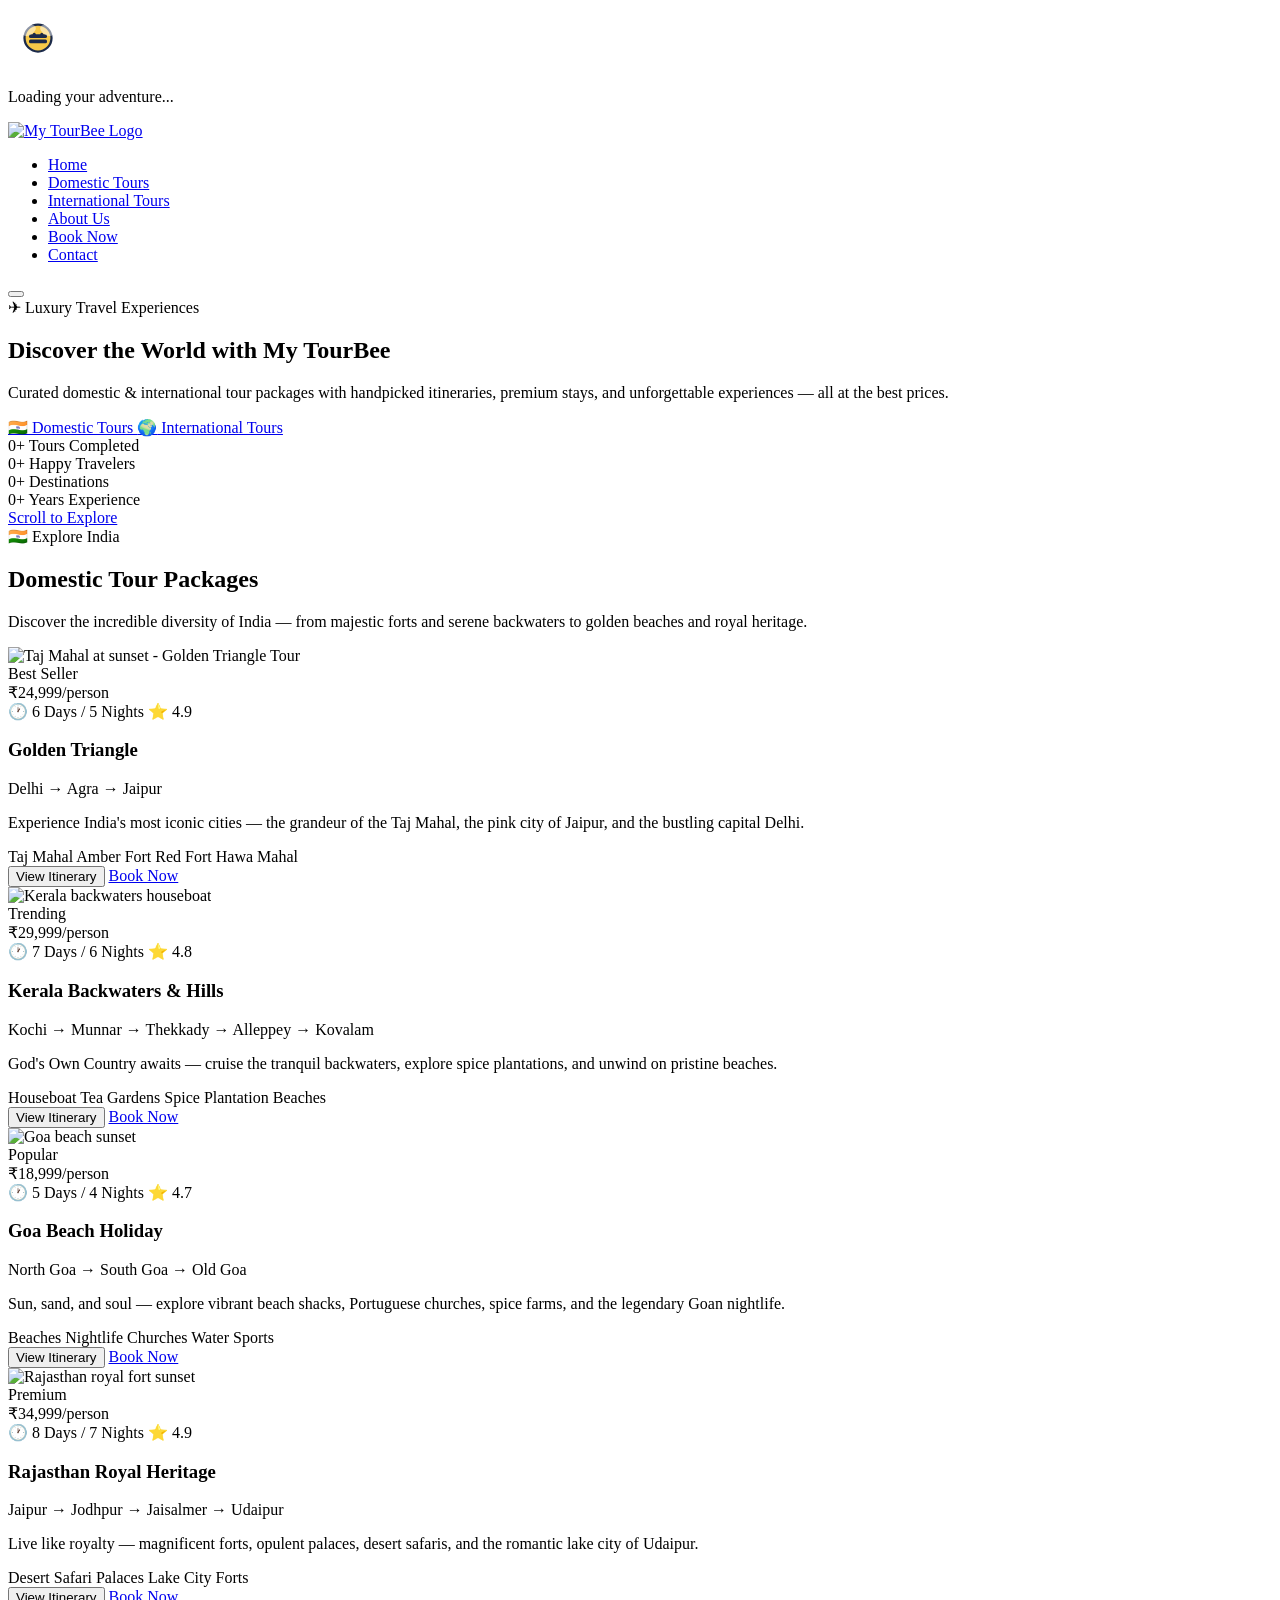
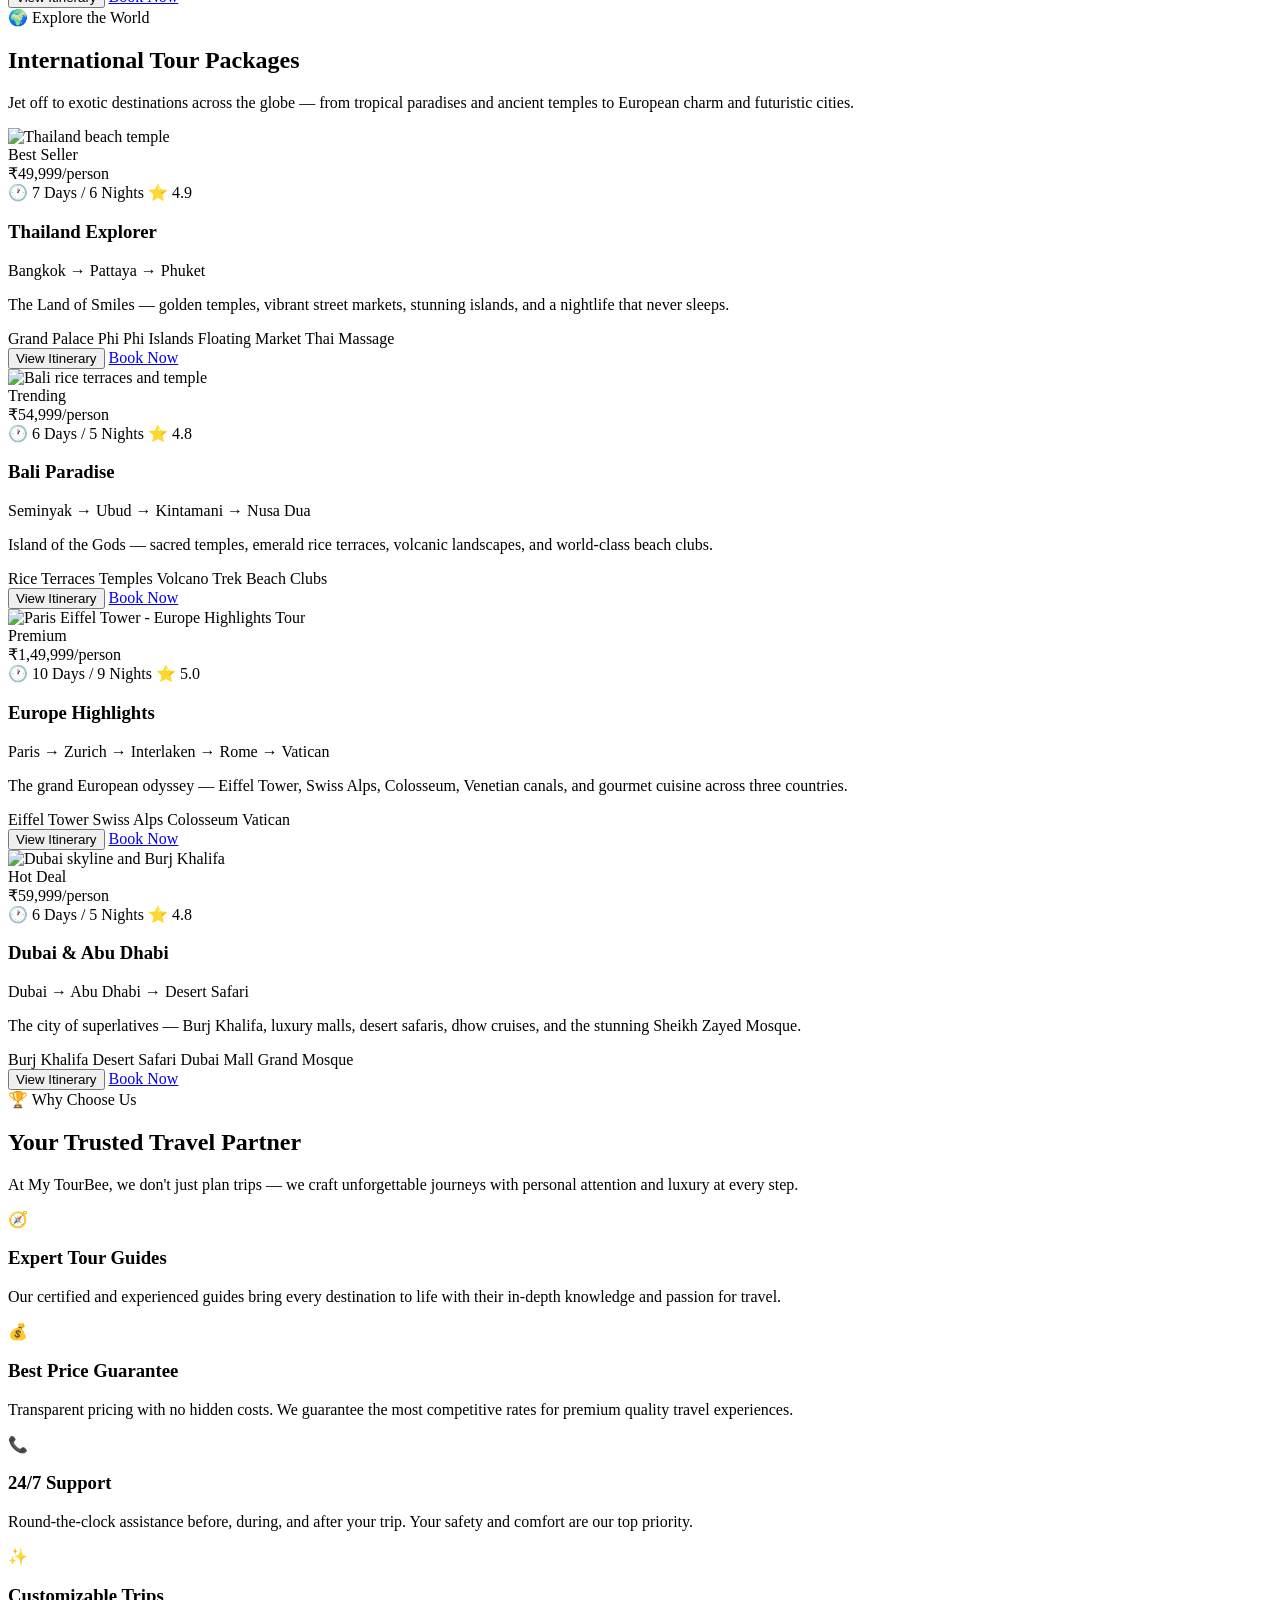
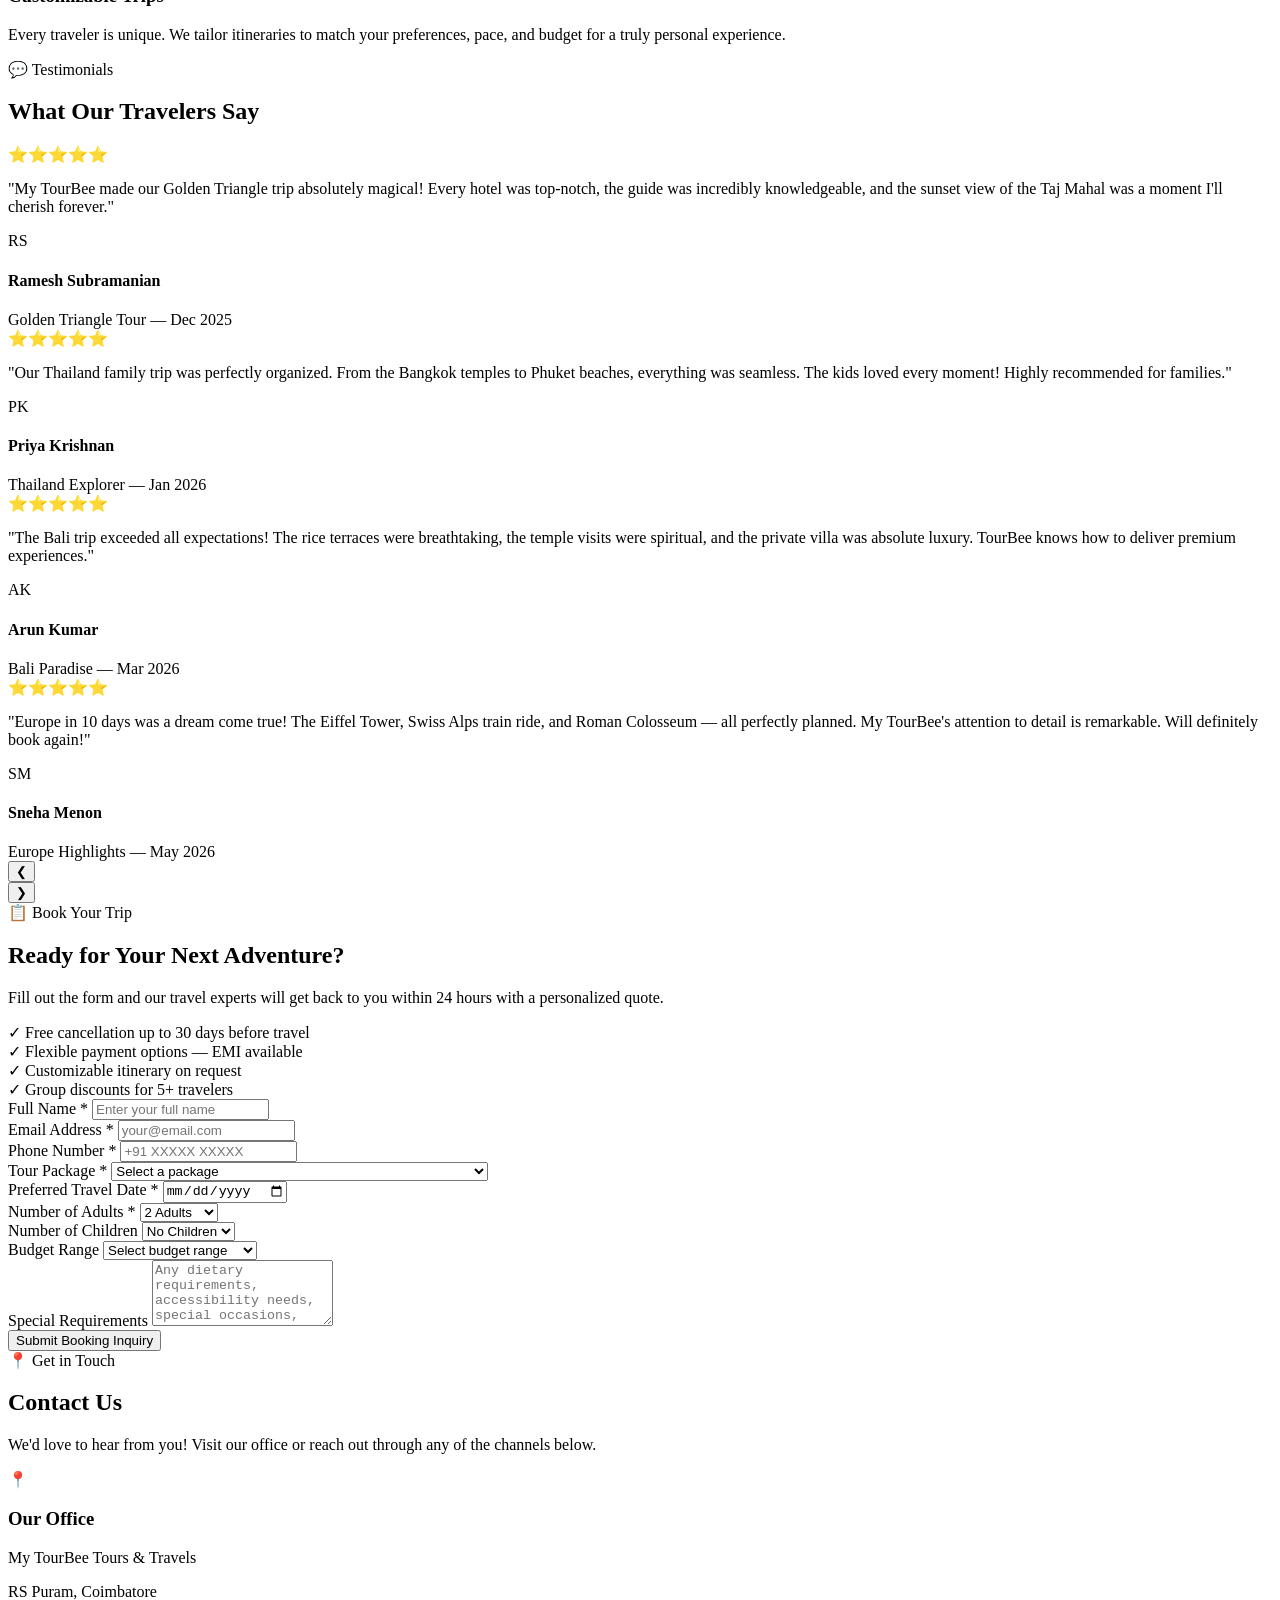
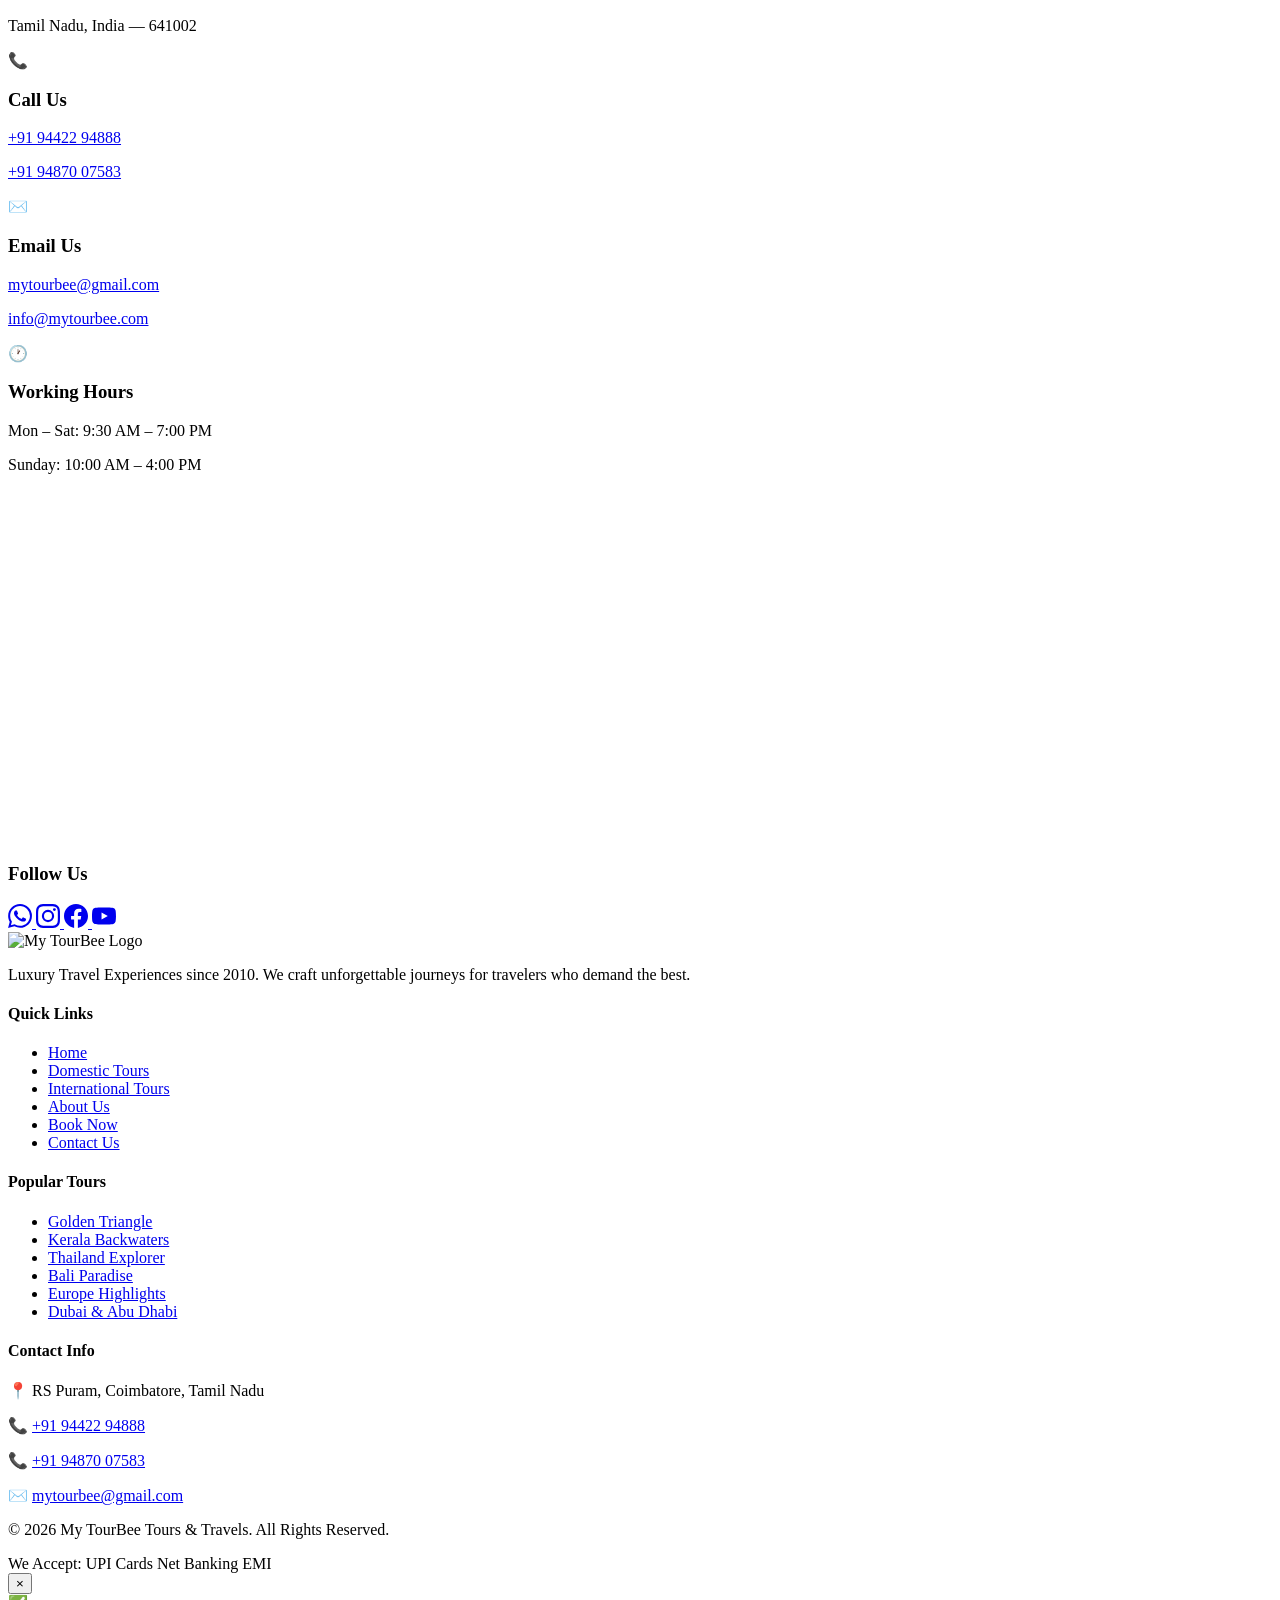
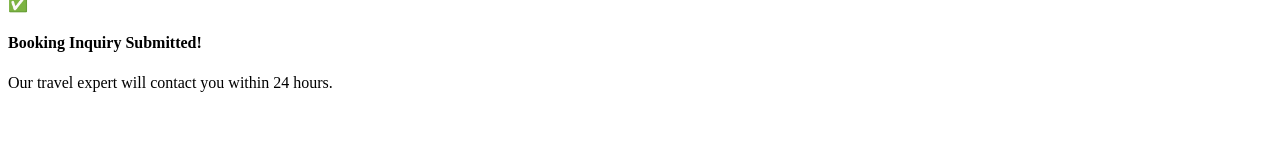
==== index.html @ 06a38175 "Initial Commit - My TourBee website" ====
<!DOCTYPE html>
<html lang="en">
<head>
    <meta charset="UTF-8">
    <meta name="viewport" content="width=device-width, initial-scale=1.0">
    <title>My TourBee — Luxury Travel Experiences | Domestic & International Tour Packages</title>
    <meta name="description" content="My TourBee offers luxury domestic and international tour packages from Coimbatore. Explore Golden Triangle, Kerala, Goa, Rajasthan, Thailand, Bali, Europe & Dubai with detailed itineraries and best prices in INR.">
    <meta name="keywords" content="tour packages, travel, domestic tours, international tours, Coimbatore travel agency, luxury travel, India tours, Thailand, Bali, Europe, Dubai">
    <link rel="preconnect" href="https://fonts.googleapis.com">
    <link rel="preconnect" href="https://fonts.gstatic.com" crossorigin>
    <link href="https://fonts.googleapis.com/css2?family=Outfit:wght@300;400;500;600;700;800;900&family=Inter:wght@300;400;500;600;700&display=swap" rel="stylesheet">
    <link rel="stylesheet" href="css/style.css">
</head>
<body>

    <!-- ========== PRELOADER ========== -->
    <div id="preloader">
        <div class="loader-bee">
            <svg class="bee-icon" viewBox="0 0 80 80" width="60" height="60">
                <circle cx="40" cy="40" r="18" fill="#F7C948" stroke="#1B2A4A" stroke-width="3"/>
                <rect x="28" y="35" width="24" height="5" rx="2" fill="#1B2A4A"/>
                <rect x="28" y="42" width="24" height="5" rx="2" fill="#1B2A4A"/>
                <ellipse cx="28" cy="30" rx="10" ry="6" fill="rgba(255,255,255,0.5)" transform="rotate(-30 28 30)"/>
                <ellipse cx="52" cy="30" rx="10" ry="6" fill="rgba(255,255,255,0.5)" transform="rotate(30 52 30)"/>
                <circle cx="35" cy="35" r="2" fill="#1B2A4A"/>
                <circle cx="45" cy="35" r="2" fill="#1B2A4A"/>
            </svg>
        </div>
        <p class="loader-text">Loading your adventure...</p>
    </div>

    <!-- ========== NAVIGATION ========== -->
    <nav id="navbar" class="navbar">
        <div class="nav-container">
            <a href="#home" class="nav-logo">
                <img src="images/logo.png" alt="My TourBee Logo" class="logo-img">
            </a>
            <ul class="nav-menu" id="navMenu">
                <li><a href="#home" class="nav-link active">Home</a></li>
                <li><a href="#domestic" class="nav-link">Domestic Tours</a></li>
                <li><a href="#international" class="nav-link">International Tours</a></li>
                <li><a href="#about" class="nav-link">About Us</a></li>
                <li><a href="#booking" class="nav-link nav-cta">Book Now</a></li>
                <li><a href="#contact" class="nav-link">Contact</a></li>
            </ul>
            <button class="hamburger" id="hamburger" aria-label="Toggle navigation menu">
                <span class="bar"></span>
                <span class="bar"></span>
                <span class="bar"></span>
            </button>
        </div>
    </nav>

    <!-- ========== HERO SECTION ========== -->
    <section id="home" class="hero">
        <div class="hero-bg">
            <div class="hero-particles" id="heroParticles"></div>
        </div>
        <div class="hero-content">
            <div class="hero-badge">✈ Luxury Travel Experiences</div>
            <h1 class="hero-title">
                Discover the World with
                <span class="highlight">My TourBee</span>
            </h1>
            <p class="hero-subtitle">
                Curated domestic & international tour packages with handpicked itineraries, 
                premium stays, and unforgettable experiences — all at the best prices.
            </p>
            <div class="hero-cta">
                <a href="#domestic" class="btn btn-primary">
                    <span>🇮🇳</span> Domestic Tours
                </a>
                <a href="#international" class="btn btn-secondary">
                    <span>🌍</span> International Tours
                </a>
            </div>
            <div class="hero-stats">
                <div class="stat">
                    <span class="stat-number" data-target="500">0</span><span class="stat-suffix">+</span>
                    <span class="stat-label">Tours Completed</span>
                </div>
                <div class="stat">
                    <span class="stat-number" data-target="10000">0</span><span class="stat-suffix">+</span>
                    <span class="stat-label">Happy Travelers</span>
                </div>
                <div class="stat">
                    <span class="stat-number" data-target="50">0</span><span class="stat-suffix">+</span>
                    <span class="stat-label">Destinations</span>
                </div>
                <div class="stat">
                    <span class="stat-number" data-target="15">0</span><span class="stat-suffix">+</span>
                    <span class="stat-label">Years Experience</span>
                </div>
            </div>
        </div>
        <a href="#domestic" class="scroll-indicator" aria-label="Scroll to explore">
            <div class="scroll-mouse">
                <div class="scroll-wheel"></div>
            </div>
            <span>Scroll to Explore</span>
        </a>
    </section>

    <!-- ========== DOMESTIC TOURS ========== -->
    <section id="domestic" class="section tours-section">
        <div class="container">
            <div class="section-header reveal">
                <span class="section-tag">🇮🇳 Explore India</span>
                <h2 class="section-title">Domestic Tour Packages</h2>
                <p class="section-desc">Discover the incredible diversity of India — from majestic forts and serene backwaters to golden beaches and royal heritage.</p>
            </div>

            <div class="tour-grid">

                <!-- Package 1: Golden Triangle -->
                <div class="tour-card reveal" data-package="golden-triangle">
                    <div class="tour-card-image">
                        <img src="images/golden-triangle.jpg" alt="Taj Mahal at sunset - Golden Triangle Tour" loading="lazy">
                        <div class="tour-badge">Best Seller</div>
                        <div class="tour-price">₹24,999<span>/person</span></div>
                    </div>
                    <div class="tour-card-body">
                        <div class="tour-meta">
                            <span class="tour-duration">🕐 6 Days / 5 Nights</span>
                            <span class="tour-rating">⭐ 4.9</span>
                        </div>
                        <h3 class="tour-name">Golden Triangle</h3>
                        <p class="tour-route">Delhi → Agra → Jaipur</p>
                        <p class="tour-desc">Experience India's most iconic cities — the grandeur of the Taj Mahal, the pink city of Jaipur, and the bustling capital Delhi.</p>
                        <div class="tour-highlights">
                            <span class="tag">Taj Mahal</span>
                            <span class="tag">Amber Fort</span>
                            <span class="tag">Red Fort</span>
                            <span class="tag">Hawa Mahal</span>
                        </div>
                        <div class="tour-actions">
                            <button class="btn btn-outline" onclick="openItinerary('golden-triangle')">View Itinerary</button>
                            <a href="#booking" class="btn btn-primary btn-sm" onclick="selectPackage('Golden Triangle (Delhi–Agra–Jaipur)')">Book Now</a>
                        </div>
                    </div>
                </div>

                <!-- Package 2: Kerala -->
                <div class="tour-card reveal" data-package="kerala">
                    <div class="tour-card-image">
                        <img src="images/kerala.jpg" alt="Kerala backwaters houseboat" loading="lazy">
                        <div class="tour-badge trending">Trending</div>
                        <div class="tour-price">₹29,999<span>/person</span></div>
                    </div>
                    <div class="tour-card-body">
                        <div class="tour-meta">
                            <span class="tour-duration">🕐 7 Days / 6 Nights</span>
                            <span class="tour-rating">⭐ 4.8</span>
                        </div>
                        <h3 class="tour-name">Kerala Backwaters & Hills</h3>
                        <p class="tour-route">Kochi → Munnar → Thekkady → Alleppey → Kovalam</p>
                        <p class="tour-desc">God's Own Country awaits — cruise the tranquil backwaters, explore spice plantations, and unwind on pristine beaches.</p>
                        <div class="tour-highlights">
                            <span class="tag">Houseboat</span>
                            <span class="tag">Tea Gardens</span>
                            <span class="tag">Spice Plantation</span>
                            <span class="tag">Beaches</span>
                        </div>
                        <div class="tour-actions">
                            <button class="btn btn-outline" onclick="openItinerary('kerala')">View Itinerary</button>
                            <a href="#booking" class="btn btn-primary btn-sm" onclick="selectPackage('Kerala Backwaters & Hills')">Book Now</a>
                        </div>
                    </div>
                </div>

                <!-- Package 3: Goa -->
                <div class="tour-card reveal" data-package="goa">
                    <div class="tour-card-image">
                        <img src="images/goa.jpg" alt="Goa beach sunset" loading="lazy">
                        <div class="tour-badge popular">Popular</div>
                        <div class="tour-price">₹18,999<span>/person</span></div>
                    </div>
                    <div class="tour-card-body">
                        <div class="tour-meta">
                            <span class="tour-duration">🕐 5 Days / 4 Nights</span>
                            <span class="tour-rating">⭐ 4.7</span>
                        </div>
                        <h3 class="tour-name">Goa Beach Holiday</h3>
                        <p class="tour-route">North Goa → South Goa → Old Goa</p>
                        <p class="tour-desc">Sun, sand, and soul — explore vibrant beach shacks, Portuguese churches, spice farms, and the legendary Goan nightlife.</p>
                        <div class="tour-highlights">
                            <span class="tag">Beaches</span>
                            <span class="tag">Nightlife</span>
                            <span class="tag">Churches</span>
                            <span class="tag">Water Sports</span>
                        </div>
                        <div class="tour-actions">
                            <button class="btn btn-outline" onclick="openItinerary('goa')">View Itinerary</button>
                            <a href="#booking" class="btn btn-primary btn-sm" onclick="selectPackage('Goa Beach Holiday')">Book Now</a>
                        </div>
                    </div>
                </div>

                <!-- Package 4: Rajasthan -->
                <div class="tour-card reveal" data-package="rajasthan">
                    <div class="tour-card-image">
                        <img src="images/rajasthan.jpg" alt="Rajasthan royal fort sunset" loading="lazy">
                        <div class="tour-badge premium">Premium</div>
                        <div class="tour-price">₹34,999<span>/person</span></div>
                    </div>
                    <div class="tour-card-body">
                        <div class="tour-meta">
                            <span class="tour-duration">🕐 8 Days / 7 Nights</span>
                            <span class="tour-rating">⭐ 4.9</span>
                        </div>
                        <h3 class="tour-name">Rajasthan Royal Heritage</h3>
                        <p class="tour-route">Jaipur → Jodhpur → Jaisalmer → Udaipur</p>
                        <p class="tour-desc">Live like royalty — magnificent forts, opulent palaces, desert safaris, and the romantic lake city of Udaipur.</p>
                        <div class="tour-highlights">
                            <span class="tag">Desert Safari</span>
                            <span class="tag">Palaces</span>
                            <span class="tag">Lake City</span>
                            <span class="tag">Forts</span>
                        </div>
                        <div class="tour-actions">
                            <button class="btn btn-outline" onclick="openItinerary('rajasthan')">View Itinerary</button>
                            <a href="#booking" class="btn btn-primary btn-sm" onclick="selectPackage('Rajasthan Royal Heritage')">Book Now</a>
                        </div>
                    </div>
                </div>
            </div>
        </div>
    </section>

    <!-- ========== INTERNATIONAL TOURS ========== -->
    <section id="international" class="section tours-section international-bg">
        <div class="container">
            <div class="section-header reveal">
                <span class="section-tag">🌍 Explore the World</span>
                <h2 class="section-title">International Tour Packages</h2>
                <p class="section-desc">Jet off to exotic destinations across the globe — from tropical paradises and ancient temples to European charm and futuristic cities.</p>
            </div>

            <div class="tour-grid">

                <!-- Package 5: Thailand -->
                <div class="tour-card reveal" data-package="thailand">
                    <div class="tour-card-image">
                        <img src="images/thailand.jpg" alt="Thailand beach temple" loading="lazy">
                        <div class="tour-badge">Best Seller</div>
                        <div class="tour-price">₹49,999<span>/person</span></div>
                    </div>
                    <div class="tour-card-body">
                        <div class="tour-meta">
                            <span class="tour-duration">🕐 7 Days / 6 Nights</span>
                            <span class="tour-rating">⭐ 4.9</span>
                        </div>
                        <h3 class="tour-name">Thailand Explorer</h3>
                        <p class="tour-route">Bangkok → Pattaya → Phuket</p>
                        <p class="tour-desc">The Land of Smiles — golden temples, vibrant street markets, stunning islands, and a nightlife that never sleeps.</p>
                        <div class="tour-highlights">
                            <span class="tag">Grand Palace</span>
                            <span class="tag">Phi Phi Islands</span>
                            <span class="tag">Floating Market</span>
                            <span class="tag">Thai Massage</span>
                        </div>
                        <div class="tour-actions">
                            <button class="btn btn-outline" onclick="openItinerary('thailand')">View Itinerary</button>
                            <a href="#booking" class="btn btn-primary btn-sm" onclick="selectPackage('Thailand Explorer (Bangkok–Pattaya–Phuket)')">Book Now</a>
                        </div>
                    </div>
                </div>

                <!-- Package 6: Bali -->
                <div class="tour-card reveal" data-package="bali">
                    <div class="tour-card-image">
                        <img src="images/bali.jpg" alt="Bali rice terraces and temple" loading="lazy">
                        <div class="tour-badge trending">Trending</div>
                        <div class="tour-price">₹54,999<span>/person</span></div>
                    </div>
                    <div class="tour-card-body">
                        <div class="tour-meta">
                            <span class="tour-duration">🕐 6 Days / 5 Nights</span>
                            <span class="tour-rating">⭐ 4.8</span>
                        </div>
                        <h3 class="tour-name">Bali Paradise</h3>
                        <p class="tour-route">Seminyak → Ubud → Kintamani → Nusa Dua</p>
                        <p class="tour-desc">Island of the Gods — sacred temples, emerald rice terraces, volcanic landscapes, and world-class beach clubs.</p>
                        <div class="tour-highlights">
                            <span class="tag">Rice Terraces</span>
                            <span class="tag">Temples</span>
                            <span class="tag">Volcano Trek</span>
                            <span class="tag">Beach Clubs</span>
                        </div>
                        <div class="tour-actions">
                            <button class="btn btn-outline" onclick="openItinerary('bali')">View Itinerary</button>
                            <a href="#booking" class="btn btn-primary btn-sm" onclick="selectPackage('Bali Paradise (Indonesia)')">Book Now</a>
                        </div>
                    </div>
                </div>

                <!-- Package 7: Europe -->
                <div class="tour-card reveal" data-package="europe">
                    <div class="tour-card-image">
                        <img src="images/europe.jpg" alt="Paris Eiffel Tower - Europe Highlights Tour" loading="lazy">
                        <div class="tour-badge premium">Premium</div>
                        <div class="tour-price">₹1,49,999<span>/person</span></div>
                    </div>
                    <div class="tour-card-body">
                        <div class="tour-meta">
                            <span class="tour-duration">🕐 10 Days / 9 Nights</span>
                            <span class="tour-rating">⭐ 5.0</span>
                        </div>
                        <h3 class="tour-name">Europe Highlights</h3>
                        <p class="tour-route">Paris → Zurich → Interlaken → Rome → Vatican</p>
                        <p class="tour-desc">The grand European odyssey — Eiffel Tower, Swiss Alps, Colosseum, Venetian canals, and gourmet cuisine across three countries.</p>
                        <div class="tour-highlights">
                            <span class="tag">Eiffel Tower</span>
                            <span class="tag">Swiss Alps</span>
                            <span class="tag">Colosseum</span>
                            <span class="tag">Vatican</span>
                        </div>
                        <div class="tour-actions">
                            <button class="btn btn-outline" onclick="openItinerary('europe')">View Itinerary</button>
                            <a href="#booking" class="btn btn-primary btn-sm" onclick="selectPackage('Europe Highlights (Paris–Zurich–Rome)')">Book Now</a>
                        </div>
                    </div>
                </div>

                <!-- Package 8: Dubai -->
                <div class="tour-card reveal" data-package="dubai">
                    <div class="tour-card-image">
                        <img src="images/dubai.jpg" alt="Dubai skyline and Burj Khalifa" loading="lazy">
                        <div class="tour-badge">Hot Deal</div>
                        <div class="tour-price">₹59,999<span>/person</span></div>
                    </div>
                    <div class="tour-card-body">
                        <div class="tour-meta">
                            <span class="tour-duration">🕐 6 Days / 5 Nights</span>
                            <span class="tour-rating">⭐ 4.8</span>
                        </div>
                        <h3 class="tour-name">Dubai & Abu Dhabi</h3>
                        <p class="tour-route">Dubai → Abu Dhabi → Desert Safari</p>
                        <p class="tour-desc">The city of superlatives — Burj Khalifa, luxury malls, desert safaris, dhow cruises, and the stunning Sheikh Zayed Mosque.</p>
                        <div class="tour-highlights">
                            <span class="tag">Burj Khalifa</span>
                            <span class="tag">Desert Safari</span>
                            <span class="tag">Dubai Mall</span>
                            <span class="tag">Grand Mosque</span>
                        </div>
                        <div class="tour-actions">
                            <button class="btn btn-outline" onclick="openItinerary('dubai')">View Itinerary</button>
                            <a href="#booking" class="btn btn-primary btn-sm" onclick="selectPackage('Dubai & Abu Dhabi')">Book Now</a>
                        </div>
                    </div>
                </div>
            </div>
        </div>
    </section>

    <!-- ========== WHY CHOOSE US ========== -->
    <section id="about" class="section why-section">
        <div class="container">
            <div class="section-header reveal">
                <span class="section-tag">🏆 Why Choose Us</span>
                <h2 class="section-title">Your Trusted Travel Partner</h2>
                <p class="section-desc">At My TourBee, we don't just plan trips — we craft unforgettable journeys with personal attention and luxury at every step.</p>
            </div>

            <div class="features-grid">
                <div class="feature-card reveal">
                    <div class="feature-icon">🧭</div>
                    <h3>Expert Tour Guides</h3>
                    <p>Our certified and experienced guides bring every destination to life with their in-depth knowledge and passion for travel.</p>
                </div>
                <div class="feature-card reveal">
                    <div class="feature-icon">💰</div>
                    <h3>Best Price Guarantee</h3>
                    <p>Transparent pricing with no hidden costs. We guarantee the most competitive rates for premium quality travel experiences.</p>
                </div>
                <div class="feature-card reveal">
                    <div class="feature-icon">📞</div>
                    <h3>24/7 Support</h3>
                    <p>Round-the-clock assistance before, during, and after your trip. Your safety and comfort are our top priority.</p>
                </div>
                <div class="feature-card reveal">
                    <div class="feature-icon">✨</div>
                    <h3>Customizable Trips</h3>
                    <p>Every traveler is unique. We tailor itineraries to match your preferences, pace, and budget for a truly personal experience.</p>
                </div>
            </div>
        </div>
    </section>

    <!-- ========== TESTIMONIALS ========== -->
    <section class="section testimonials-section">
        <div class="container">
            <div class="section-header reveal">
                <span class="section-tag">💬 Testimonials</span>
                <h2 class="section-title">What Our Travelers Say</h2>
            </div>

            <div class="testimonial-slider" id="testimonialSlider">
                <div class="testimonial-track" id="testimonialTrack">
                    <div class="testimonial-card">
                        <div class="testimonial-stars">⭐⭐⭐⭐⭐</div>
                        <p class="testimonial-text">"My TourBee made our Golden Triangle trip absolutely magical! Every hotel was top-notch, the guide was incredibly knowledgeable, and the sunset view of the Taj Mahal was a moment I'll cherish forever."</p>
                        <div class="testimonial-author">
                            <div class="author-avatar">RS</div>
                            <div>
                                <h4>Ramesh Subramanian</h4>
                                <span>Golden Triangle Tour — Dec 2025</span>
                            </div>
                        </div>
                    </div>
                    <div class="testimonial-card">
                        <div class="testimonial-stars">⭐⭐⭐⭐⭐</div>
                        <p class="testimonial-text">"Our Thailand family trip was perfectly organized. From the Bangkok temples to Phuket beaches, everything was seamless. The kids loved every moment! Highly recommended for families."</p>
                        <div class="testimonial-author">
                            <div class="author-avatar">PK</div>
                            <div>
                                <h4>Priya Krishnan</h4>
                                <span>Thailand Explorer — Jan 2026</span>
                            </div>
                        </div>
                    </div>
                    <div class="testimonial-card">
                        <div class="testimonial-stars">⭐⭐⭐⭐⭐</div>
                        <p class="testimonial-text">"The Bali trip exceeded all expectations! The rice terraces were breathtaking, the temple visits were spiritual, and the private villa was absolute luxury. TourBee knows how to deliver premium experiences."</p>
                        <div class="testimonial-author">
                            <div class="author-avatar">AK</div>
                            <div>
                                <h4>Arun Kumar</h4>
                                <span>Bali Paradise — Mar 2026</span>
                            </div>
                        </div>
                    </div>
                    <div class="testimonial-card">
                        <div class="testimonial-stars">⭐⭐⭐⭐⭐</div>
                        <p class="testimonial-text">"Europe in 10 days was a dream come true! The Eiffel Tower, Swiss Alps train ride, and Roman Colosseum — all perfectly planned. My TourBee's attention to detail is remarkable. Will definitely book again!"</p>
                        <div class="testimonial-author">
                            <div class="author-avatar">SM</div>
                            <div>
                                <h4>Sneha Menon</h4>
                                <span>Europe Highlights — May 2026</span>
                            </div>
                        </div>
                    </div>
                </div>
                <div class="testimonial-nav">
                    <button class="testimonial-btn prev" id="prevTestimonial" aria-label="Previous testimonial">❮</button>
                    <div class="testimonial-dots" id="testimonialDots"></div>
                    <button class="testimonial-btn next" id="nextTestimonial" aria-label="Next testimonial">❯</button>
                </div>
            </div>
        </div>
    </section>

    <!-- ========== BOOKING FORM ========== -->
    <section id="booking" class="section booking-section">
        <div class="container">
            <div class="booking-wrapper reveal">
                <div class="booking-info">
                    <span class="section-tag">📋 Book Your Trip</span>
                    <h2 class="section-title">Ready for Your Next Adventure?</h2>
                    <p>Fill out the form and our travel experts will get back to you within 24 hours with a personalized quote.</p>
                    <div class="booking-features">
                        <div class="bf-item">
                            <span class="bf-icon">✓</span>
                            <span>Free cancellation up to 30 days before travel</span>
                        </div>
                        <div class="bf-item">
                            <span class="bf-icon">✓</span>
                            <span>Flexible payment options — EMI available</span>
                        </div>
                        <div class="bf-item">
                            <span class="bf-icon">✓</span>
                            <span>Customizable itinerary on request</span>
                        </div>
                        <div class="bf-item">
                            <span class="bf-icon">✓</span>
                            <span>Group discounts for 5+ travelers</span>
                        </div>
                    </div>
                </div>
                <form id="bookingForm" class="booking-form" novalidate>
                    <div class="form-row">
                        <div class="form-group">
                            <label for="fullName">Full Name *</label>
                            <input type="text" id="fullName" name="fullName" placeholder="Enter your full name" required>
                            <span class="form-error" id="fullNameError"></span>
                        </div>
                        <div class="form-group">
                            <label for="email">Email Address *</label>
                            <input type="email" id="email" name="email" placeholder="your@email.com" required>
                            <span class="form-error" id="emailError"></span>
                        </div>
                    </div>
                    <div class="form-row">
                        <div class="form-group">
                            <label for="phone">Phone Number *</label>
                            <input type="tel" id="phone" name="phone" placeholder="+91 XXXXX XXXXX" required>
                            <span class="form-error" id="phoneError"></span>
                        </div>
                        <div class="form-group">
                            <label for="tourPackage">Tour Package *</label>
                            <select id="tourPackage" name="tourPackage" required>
                                <option value="">Select a package</option>
                                <optgroup label="🇮🇳 Domestic Tours">
                                    <option value="Golden Triangle (Delhi–Agra–Jaipur)">Golden Triangle (Delhi–Agra–Jaipur) — ₹24,999</option>
                                    <option value="Kerala Backwaters & Hills">Kerala Backwaters & Hills — ₹29,999</option>
                                    <option value="Goa Beach Holiday">Goa Beach Holiday — ₹18,999</option>
                                    <option value="Rajasthan Royal Heritage">Rajasthan Royal Heritage — ₹34,999</option>
                                </optgroup>
                                <optgroup label="🌍 International Tours">
                                    <option value="Thailand Explorer (Bangkok–Pattaya–Phuket)">Thailand Explorer (Bangkok–Pattaya–Phuket) — ₹49,999</option>
                                    <option value="Bali Paradise (Indonesia)">Bali Paradise (Indonesia) — ₹54,999</option>
                                    <option value="Europe Highlights (Paris–Zurich–Rome)">Europe Highlights (Paris–Zurich–Rome) — ₹1,49,999</option>
                                    <option value="Dubai & Abu Dhabi">Dubai & Abu Dhabi — ₹59,999</option>
                                </optgroup>
                            </select>
                            <span class="form-error" id="tourPackageError"></span>
                        </div>
                    </div>
                    <div class="form-row">
                        <div class="form-group">
                            <label for="travelDate">Preferred Travel Date *</label>
                            <input type="date" id="travelDate" name="travelDate" required>
                            <span class="form-error" id="travelDateError"></span>
                        </div>
                        <div class="form-group">
                            <label for="adults">Number of Adults *</label>
                            <select id="adults" name="adults" required>
                                <option value="">Select</option>
                                <option value="1">1 Adult</option>
                                <option value="2" selected>2 Adults</option>
                                <option value="3">3 Adults</option>
                                <option value="4">4 Adults</option>
                                <option value="5">5 Adults</option>
                                <option value="6+">6+ Adults</option>
                            </select>
                            <span class="form-error" id="adultsError"></span>
                        </div>
                    </div>
                    <div class="form-row">
                        <div class="form-group">
                            <label for="children">Number of Children</label>
                            <select id="children" name="children">
                                <option value="0">No Children</option>
                                <option value="1">1 Child</option>
                                <option value="2">2 Children</option>
                                <option value="3">3 Children</option>
                                <option value="4+">4+ Children</option>
                            </select>
                        </div>
                        <div class="form-group">
                            <label for="budget">Budget Range</label>
                            <select id="budget" name="budget">
                                <option value="">Select budget range</option>
                                <option value="under-25k">Under ₹25,000</option>
                                <option value="25k-50k">₹25,000 - ₹50,000</option>
                                <option value="50k-1L">₹50,000 - ₹1,00,000</option>
                                <option value="1L-2L">₹1,00,000 - ₹2,00,000</option>
                                <option value="above-2L">Above ₹2,00,000</option>
                            </select>
                        </div>
                    </div>
                    <div class="form-group full-width">
                        <label for="specialReq">Special Requirements</label>
                        <textarea id="specialReq" name="specialReq" rows="4" placeholder="Any dietary requirements, accessibility needs, special occasions, room preferences, etc."></textarea>
                    </div>
                    <button type="submit" class="btn btn-primary btn-full" id="submitBtn">
                        <span class="btn-text">Submit Booking Inquiry</span>
                        <span class="btn-loader" style="display:none;">
                            <span class="spinner"></span> Submitting...
                        </span>
                    </button>
                </form>
            </div>
        </div>
    </section>

    <!-- ========== CONTACT SECTION ========== -->
    <section id="contact" class="section contact-section">
        <div class="container">
            <div class="section-header reveal">
                <span class="section-tag">📍 Get in Touch</span>
                <h2 class="section-title">Contact Us</h2>
                <p class="section-desc">We'd love to hear from you! Visit our office or reach out through any of the channels below.</p>
            </div>

            <div class="contact-grid reveal">
                <div class="contact-card">
                    <div class="contact-icon">📍</div>
                    <h3>Our Office</h3>
                    <p>My TourBee Tours & Travels</p>
                    <p>RS Puram, Coimbatore</p>
                    <p>Tamil Nadu, India — 641002</p>
                </div>
                <div class="contact-card">
                    <div class="contact-icon">📞</div>
                    <h3>Call Us</h3>
                    <p><a href="tel:+919442294888">+91 94422 94888</a></p>
                    <p><a href="tel:+919487007583">+91 94870 07583</a></p>
                </div>
                <div class="contact-card">
                    <div class="contact-icon">✉️</div>
                    <h3>Email Us</h3>
                    <p><a href="mailto:mytourbee@gmail.com">mytourbee@gmail.com</a></p>
                    <p><a href="mailto:info@mytourbee.com">info@mytourbee.com</a></p>
                </div>
                <div class="contact-card">
                    <div class="contact-icon">🕐</div>
                    <h3>Working Hours</h3>
                    <p>Mon – Sat: 9:30 AM – 7:00 PM</p>
                    <p>Sunday: 10:00 AM – 4:00 PM</p>
                </div>
            </div>

            <div class="contact-map reveal">
                <iframe 
                    src="https://www.google.com/maps/embed?pb=!1m18!1m12!1m3!1d3916.5!2d76.95!3d11.01!2m3!1f0!2f0!3f0!3m2!1i1024!2i768!4f13.1!3m3!1m2!1s0x3ba859af2f461b59%3A0x5f3e4b9c57f8a2f0!2sRS%20Puram%2C%20Coimbatore%2C%20Tamil%20Nadu!5e0!3m2!1sen!2sin!4v1695000000000!5m2!1sen!2sin" 
                    width="100%" 
                    height="350" 
                    style="border:0; border-radius: 16px;" 
                    allowfullscreen="" 
                    loading="lazy" 
                    referrerpolicy="no-referrer-when-downgrade"
                    title="My TourBee office location - RS Puram, Coimbatore">
                </iframe>
            </div>

            <div class="social-links reveal">
                <h3>Follow Us</h3>
                <div class="socials">
                    <a href="https://wa.me/919442294888" class="social-btn whatsapp" target="_blank" rel="noopener" aria-label="WhatsApp">
                        <svg viewBox="0 0 24 24" width="24" height="24" fill="currentColor"><path d="M17.472 14.382c-.297-.149-1.758-.867-2.03-.967-.273-.099-.471-.148-.67.15-.197.297-.767.966-.94 1.164-.173.199-.347.223-.644.075-.297-.15-1.255-.463-2.39-1.475-.883-.788-1.48-1.761-1.653-2.059-.173-.297-.018-.458.13-.606.134-.133.298-.347.446-.52.149-.174.198-.298.298-.497.099-.198.05-.371-.025-.52-.075-.149-.669-1.612-.916-2.207-.242-.579-.487-.5-.669-.51-.173-.008-.371-.01-.57-.01-.198 0-.52.074-.792.372-.272.297-1.04 1.016-1.04 2.479 0 1.462 1.065 2.875 1.213 3.074.149.198 2.096 3.2 5.077 4.487.709.306 1.262.489 1.694.625.712.227 1.36.195 1.871.118.571-.085 1.758-.719 2.006-1.413.248-.694.248-1.289.173-1.413-.074-.124-.272-.198-.57-.347m-5.421 7.403h-.004a9.87 9.87 0 01-5.031-1.378l-.361-.214-3.741.982.998-3.648-.235-.374a9.86 9.86 0 01-1.51-5.26c.001-5.45 4.436-9.884 9.888-9.884 2.64 0 5.122 1.03 6.988 2.898a9.825 9.825 0 012.893 6.994c-.003 5.45-4.437 9.884-9.885 9.884m8.413-18.297A11.815 11.815 0 0012.05 0C5.495 0 .16 5.335.157 11.892c0 2.096.547 4.142 1.588 5.945L.057 24l6.305-1.654a11.882 11.882 0 005.683 1.448h.005c6.554 0 11.89-5.335 11.893-11.893a11.821 11.821 0 00-3.48-8.413z"/></svg>
                    </a>
                    <a href="https://instagram.com/mytourbee" class="social-btn instagram" target="_blank" rel="noopener" aria-label="Instagram">
                        <svg viewBox="0 0 24 24" width="24" height="24" fill="currentColor"><path d="M12 2.163c3.204 0 3.584.012 4.85.07 3.252.148 4.771 1.691 4.919 4.919.058 1.265.069 1.645.069 4.849 0 3.205-.012 3.584-.069 4.849-.149 3.225-1.664 4.771-4.919 4.919-1.266.058-1.644.07-4.85.07-3.204 0-3.584-.012-4.849-.07-3.26-.149-4.771-1.699-4.919-4.92-.058-1.265-.07-1.644-.07-4.849 0-3.204.013-3.583.07-4.849.149-3.227 1.664-4.771 4.919-4.919 1.266-.057 1.645-.069 4.849-.069zM12 0C8.741 0 8.333.014 7.053.072 2.695.272.273 2.69.073 7.052.014 8.333 0 8.741 0 12c0 3.259.014 3.668.072 4.948.2 4.358 2.618 6.78 6.98 6.98C8.333 23.986 8.741 24 12 24c3.259 0 3.668-.014 4.948-.072 4.354-.2 6.782-2.618 6.979-6.98.059-1.28.073-1.689.073-4.948 0-3.259-.014-3.667-.072-4.947-.196-4.354-2.617-6.78-6.979-6.98C15.668.014 15.259 0 12 0zm0 5.838a6.162 6.162 0 100 12.324 6.162 6.162 0 000-12.324zM12 16a4 4 0 110-8 4 4 0 010 8zm6.406-11.845a1.44 1.44 0 100 2.881 1.44 1.44 0 000-2.881z"/></svg>
                    </a>
                    <a href="https://facebook.com/mytourbee" class="social-btn facebook" target="_blank" rel="noopener" aria-label="Facebook">
                        <svg viewBox="0 0 24 24" width="24" height="24" fill="currentColor"><path d="M24 12.073c0-6.627-5.373-12-12-12s-12 5.373-12 12c0 5.99 4.388 10.954 10.125 11.854v-8.385H7.078v-3.47h3.047V9.43c0-3.007 1.792-4.669 4.533-4.669 1.312 0 2.686.235 2.686.235v2.953H15.83c-1.491 0-1.956.925-1.956 1.874v2.25h3.328l-.532 3.47h-2.796v8.385C19.612 23.027 24 18.062 24 12.073z"/></svg>
                    </a>
                    <a href="https://youtube.com/@mytourbee" class="social-btn youtube" target="_blank" rel="noopener" aria-label="YouTube">
                        <svg viewBox="0 0 24 24" width="24" height="24" fill="currentColor"><path d="M23.498 6.186a3.016 3.016 0 0 0-2.122-2.136C19.505 3.545 12 3.545 12 3.545s-7.505 0-9.377.505A3.017 3.017 0 0 0 .502 6.186C0 8.07 0 12 0 12s0 3.93.502 5.814a3.016 3.016 0 0 0 2.122 2.136c1.871.505 9.376.505 9.376.505s7.505 0 9.377-.505a3.015 3.015 0 0 0 2.122-2.136C24 15.93 24 12 24 12s0-3.93-.502-5.814zM9.545 15.568V8.432L15.818 12l-6.273 3.568z"/></svg>
                    </a>
                </div>
            </div>
        </div>
    </section>

    <!-- ========== FOOTER ========== -->
    <footer class="footer">
        <div class="container">
            <div class="footer-grid">
                <div class="footer-brand">
                    <img src="images/logo.png" alt="My TourBee Logo" class="footer-logo">
                    <p>Luxury Travel Experiences since 2010. We craft unforgettable journeys for travelers who demand the best.</p>
                </div>
                <div class="footer-links">
                    <h4>Quick Links</h4>
                    <ul>
                        <li><a href="#home">Home</a></li>
                        <li><a href="#domestic">Domestic Tours</a></li>
                        <li><a href="#international">International Tours</a></li>
                        <li><a href="#about">About Us</a></li>
                        <li><a href="#booking">Book Now</a></li>
                        <li><a href="#contact">Contact Us</a></li>
                    </ul>
                </div>
                <div class="footer-links">
                    <h4>Popular Tours</h4>
                    <ul>
                        <li><a href="#domestic">Golden Triangle</a></li>
                        <li><a href="#domestic">Kerala Backwaters</a></li>
                        <li><a href="#international">Thailand Explorer</a></li>
                        <li><a href="#international">Bali Paradise</a></li>
                        <li><a href="#international">Europe Highlights</a></li>
                        <li><a href="#international">Dubai & Abu Dhabi</a></li>
                    </ul>
                </div>
                <div class="footer-contact">
                    <h4>Contact Info</h4>
                    <p>📍 RS Puram, Coimbatore, Tamil Nadu</p>
                    <p>📞 <a href="tel:+919442294888">+91 94422 94888</a></p>
                    <p>📞 <a href="tel:+919487007583">+91 94870 07583</a></p>
                    <p>✉️ <a href="mailto:mytourbee@gmail.com">mytourbee@gmail.com</a></p>
                </div>
            </div>
            <div class="footer-bottom">
                <p>© 2026 My TourBee Tours & Travels. All Rights Reserved.</p>
                <div class="payment-methods">
                    <span>We Accept:</span>
                    <span class="payment-badge">UPI</span>
                    <span class="payment-badge">Cards</span>
                    <span class="payment-badge">Net Banking</span>
                    <span class="payment-badge">EMI</span>
                </div>
            </div>
        </div>
    </footer>

    <!-- ========== ITINERARY MODAL ========== -->
    <div class="modal-overlay" id="itineraryModal">
        <div class="modal">
            <button class="modal-close" id="modalClose" aria-label="Close itinerary modal">&times;</button>
            <div class="modal-content" id="modalContent">
                <!-- Filled dynamically by JS -->
            </div>
        </div>
    </div>

    <!-- ========== SUCCESS TOAST ========== -->
    <div class="toast" id="successToast">
        <div class="toast-icon">✅</div>
        <div class="toast-body">
            <h4>Booking Inquiry Submitted!</h4>
            <p>Our travel expert will contact you within 24 hours.</p>
        </div>
    </div>

    <!-- ========== WHATSAPP FLOATING BUTTON ========== -->
    <a href="https://wa.me/919442294888?text=Hi%20My%20TourBee!%20I'm%20interested%20in%20a%20tour%20package." class="whatsapp-float" target="_blank" rel="noopener" aria-label="Chat on WhatsApp">
        <svg viewBox="0 0 24 24" width="28" height="28" fill="#fff"><path d="M17.472 14.382c-.297-.149-1.758-.867-2.03-.967-.273-.099-.471-.148-.67.15-.197.297-.767.966-.94 1.164-.173.199-.347.223-.644.075-.297-.15-1.255-.463-2.39-1.475-.883-.788-1.48-1.761-1.653-2.059-.173-.297-.018-.458.13-.606.134-.133.298-.347.446-.52.149-.174.198-.298.298-.497.099-.198.05-.371-.025-.52-.075-.149-.669-1.612-.916-2.207-.242-.579-.487-.5-.669-.51-.173-.008-.371-.01-.57-.01-.198 0-.52.074-.792.372-.272.297-1.04 1.016-1.04 2.479 0 1.462 1.065 2.875 1.213 3.074.149.198 2.096 3.2 5.077 4.487.709.306 1.262.489 1.694.625.712.227 1.36.195 1.871.118.571-.085 1.758-.719 2.006-1.413.248-.694.248-1.289.173-1.413-.074-.124-.272-.198-.57-.347m-5.421 7.403h-.004a9.87 9.87 0 01-5.031-1.378l-.361-.214-3.741.982.998-3.648-.235-.374a9.86 9.86 0 01-1.51-5.26c.001-5.45 4.436-9.884 9.888-9.884 2.64 0 5.122 1.03 6.988 2.898a9.825 9.825 0 012.893 6.994c-.003 5.45-4.437 9.884-9.885 9.884m8.413-18.297A11.815 11.815 0 0012.05 0C5.495 0 .16 5.335.157 11.892c0 2.096.547 4.142 1.588 5.945L.057 24l6.305-1.654a11.882 11.882 0 005.683 1.448h.005c6.554 0 11.89-5.335 11.893-11.893a11.821 11.821 0 00-3.48-8.413z"/></svg>
    </a>

    <script src="js/main.js"></script>
</body>
</html>
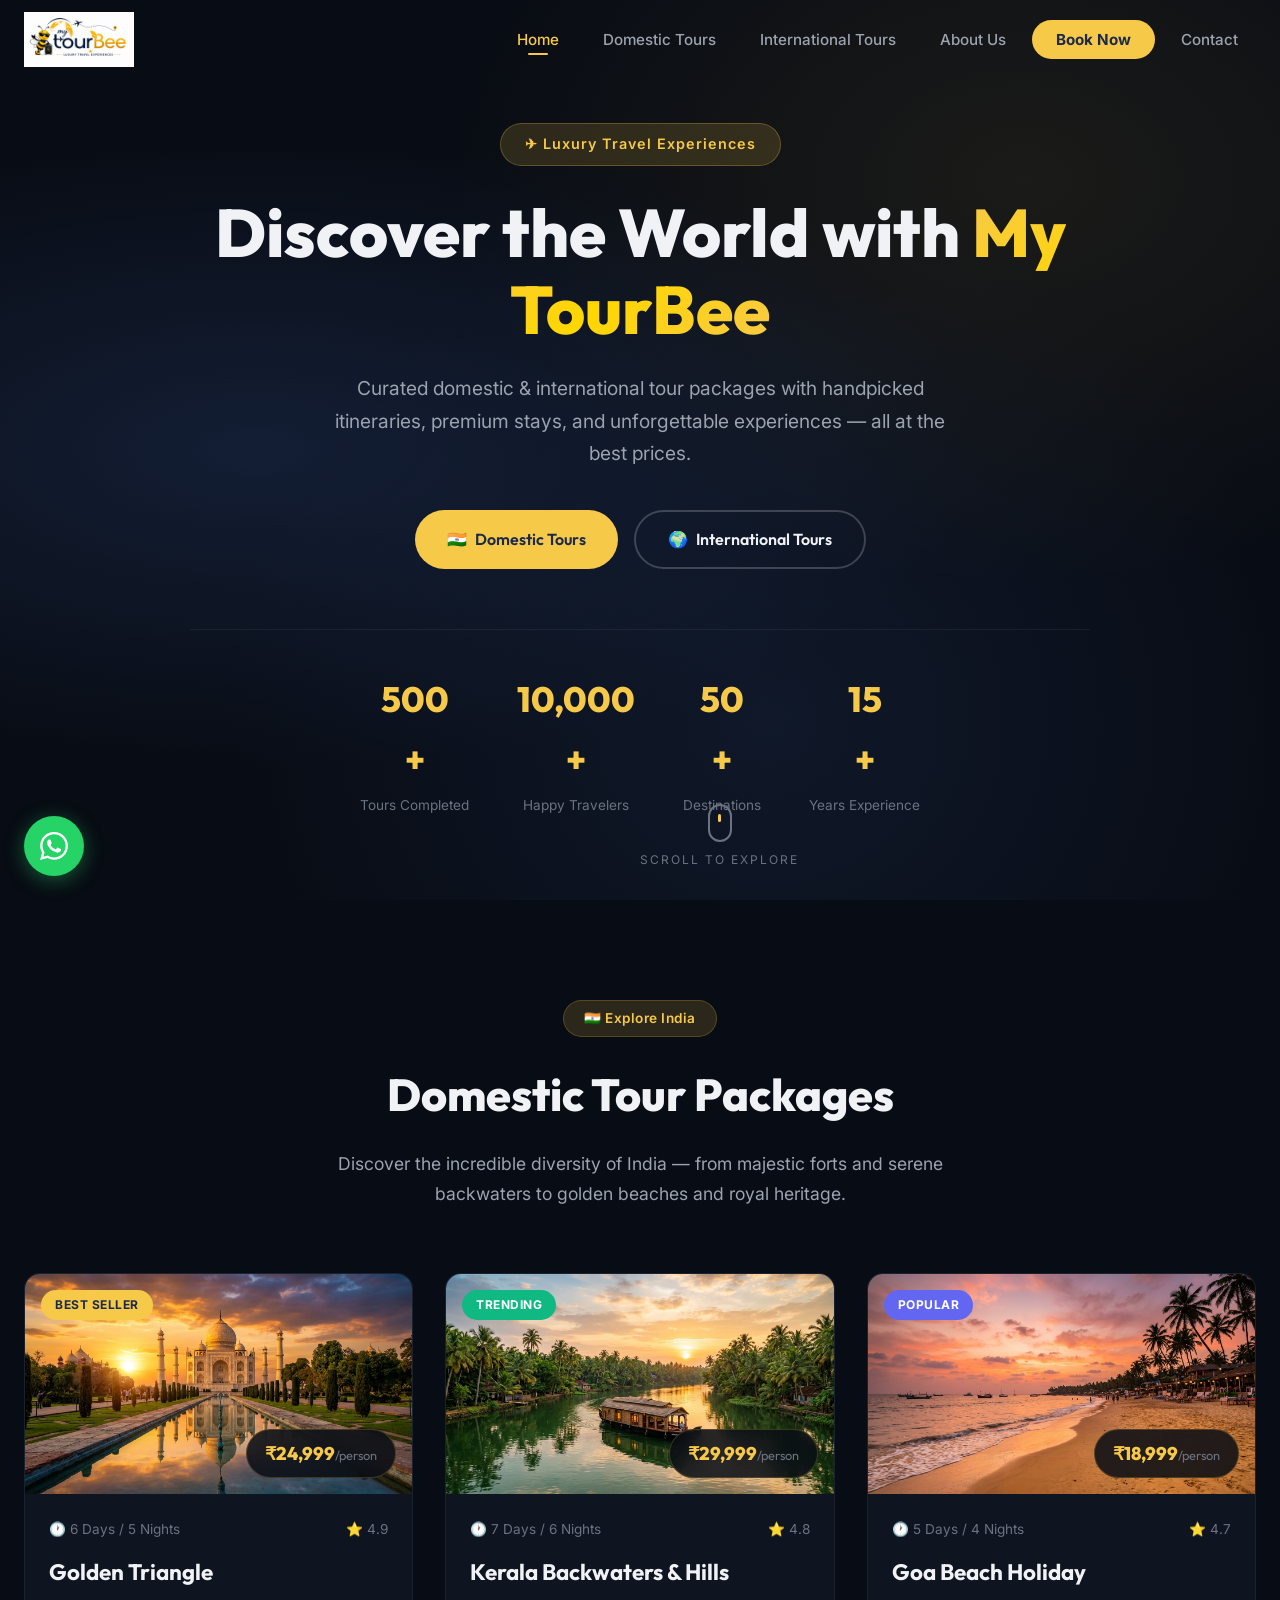
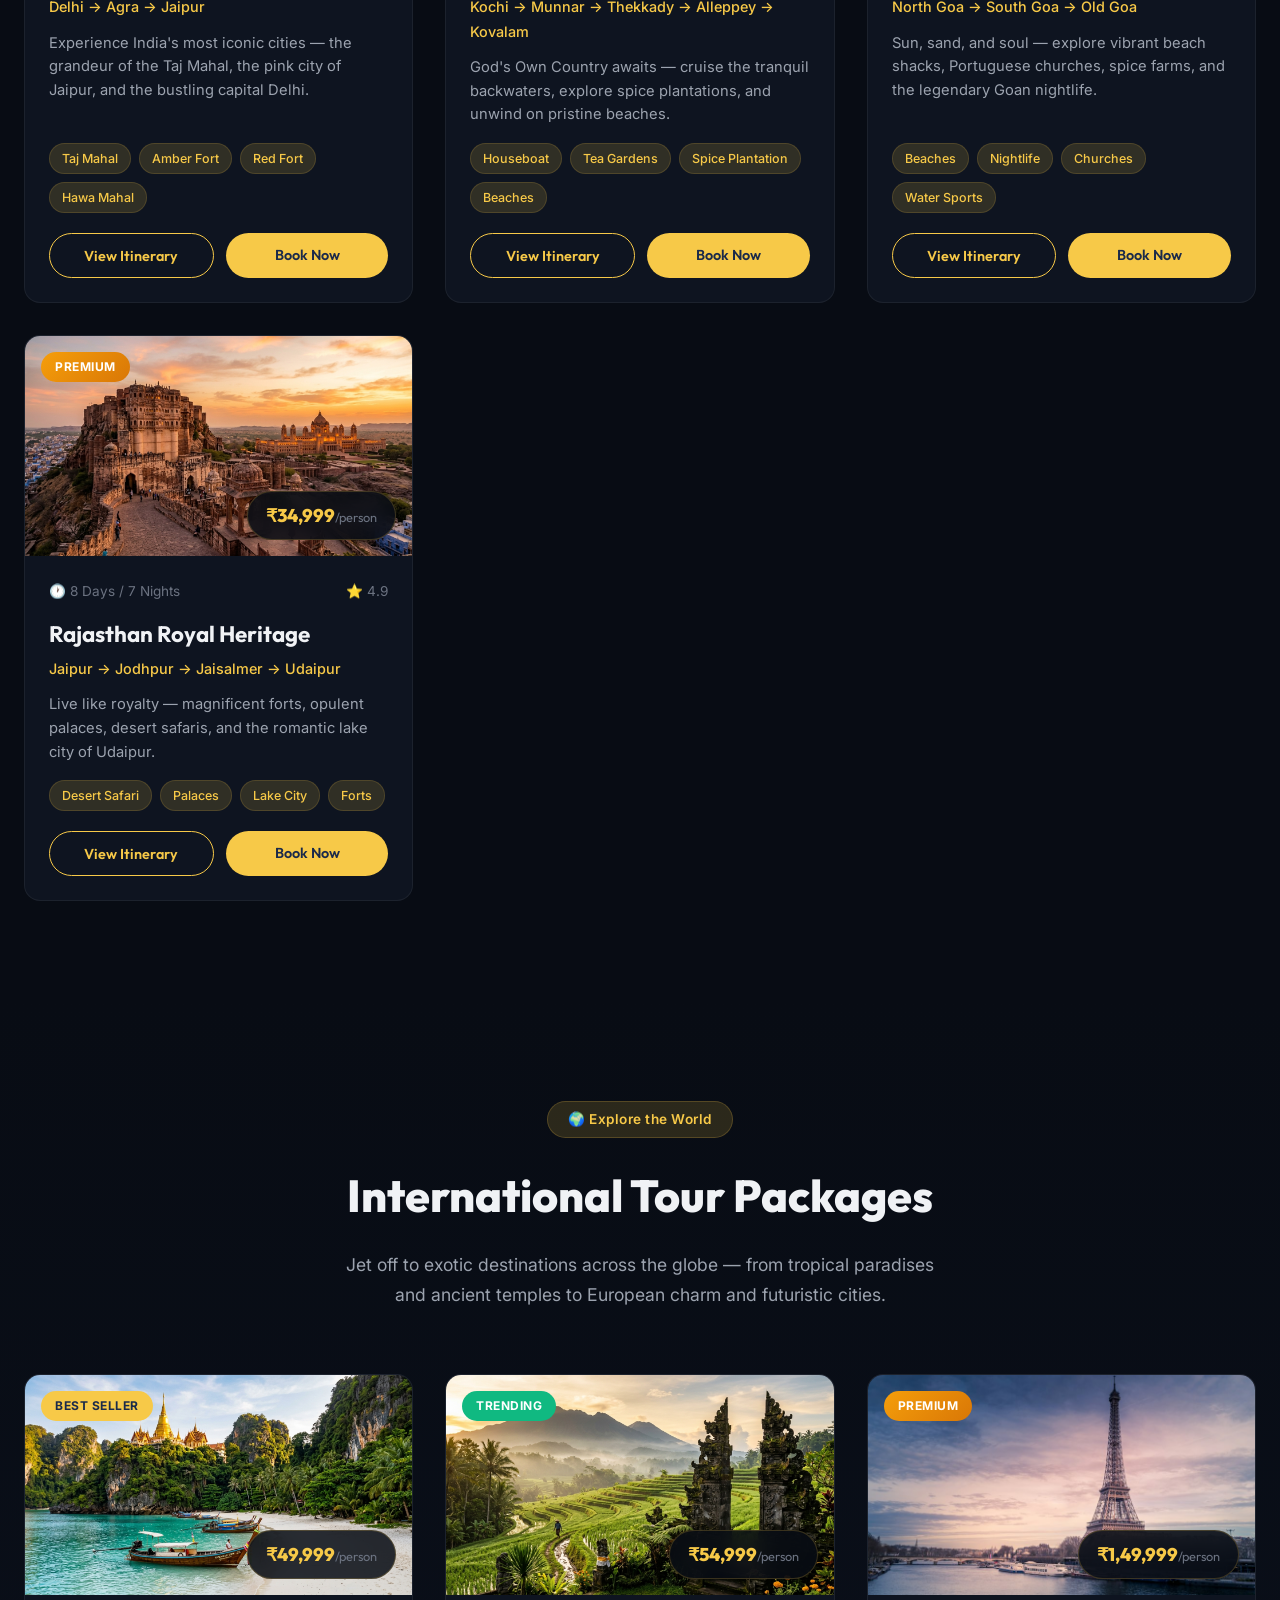
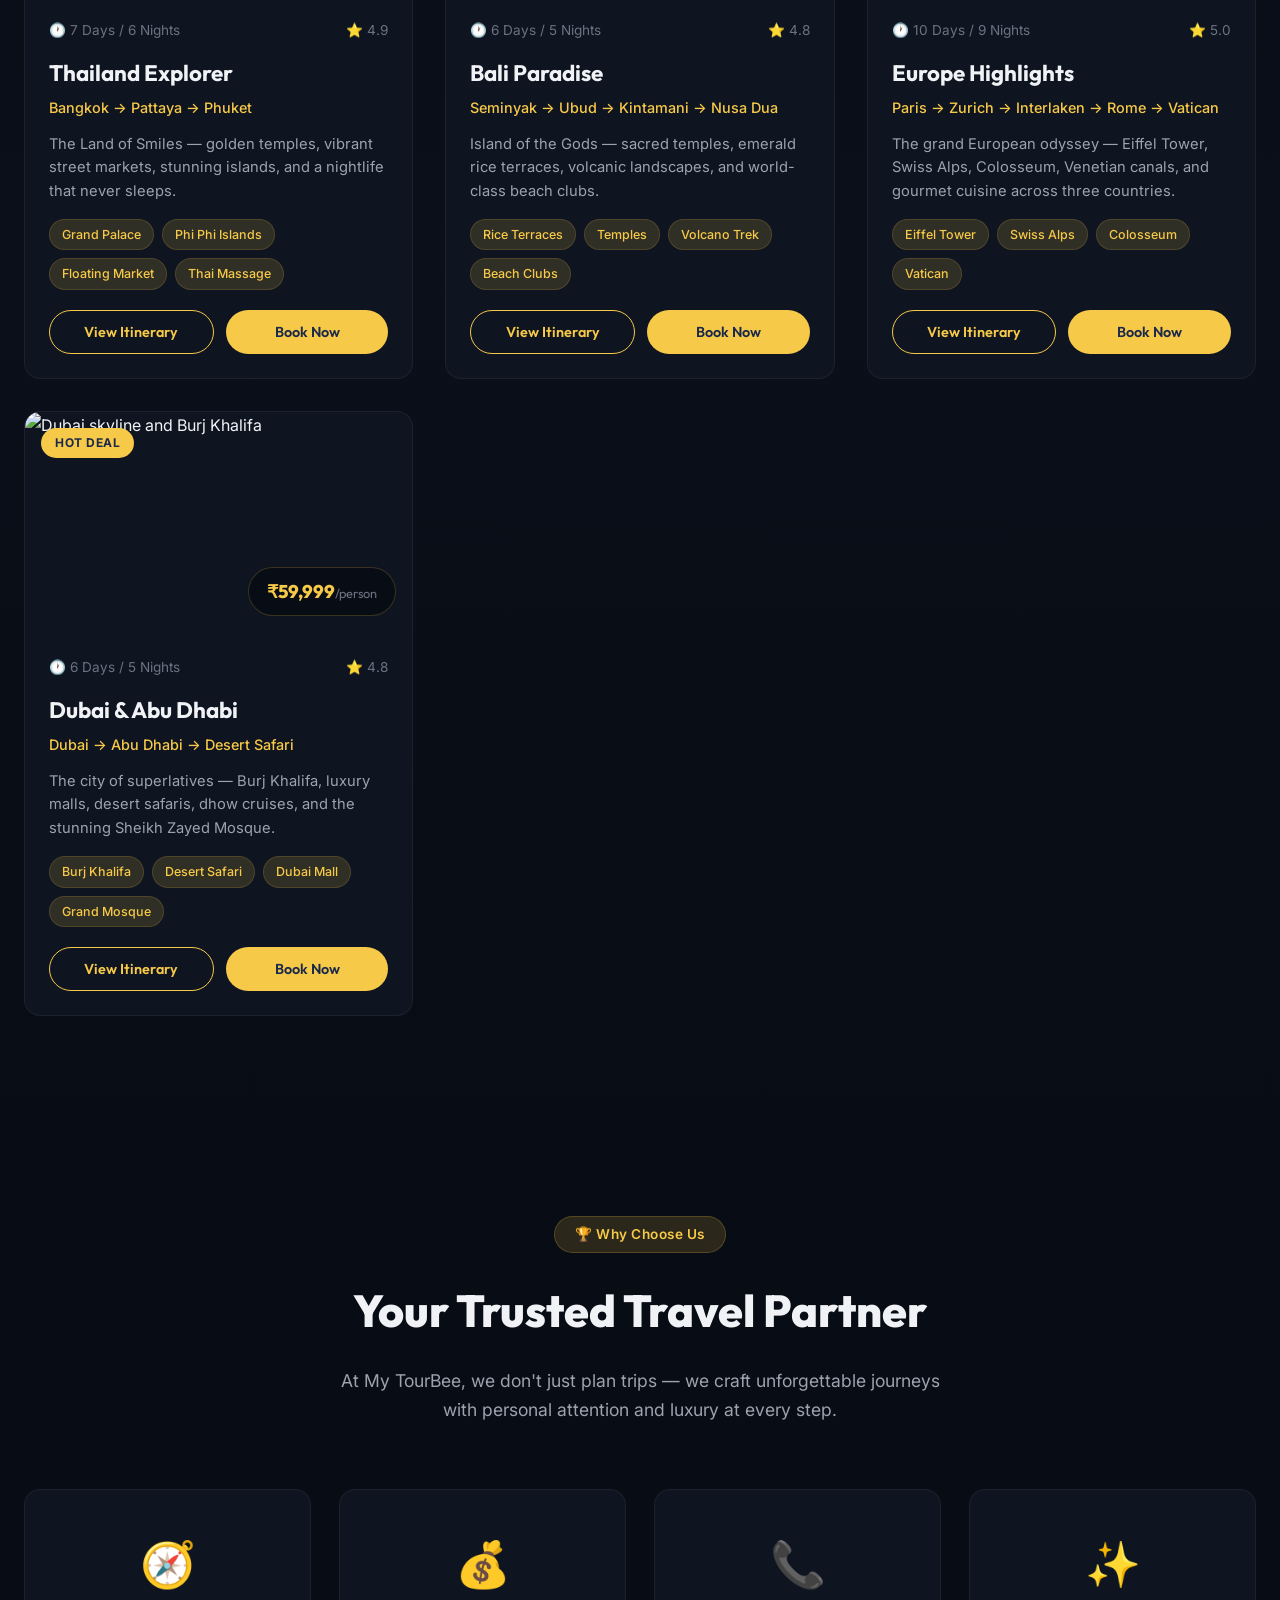
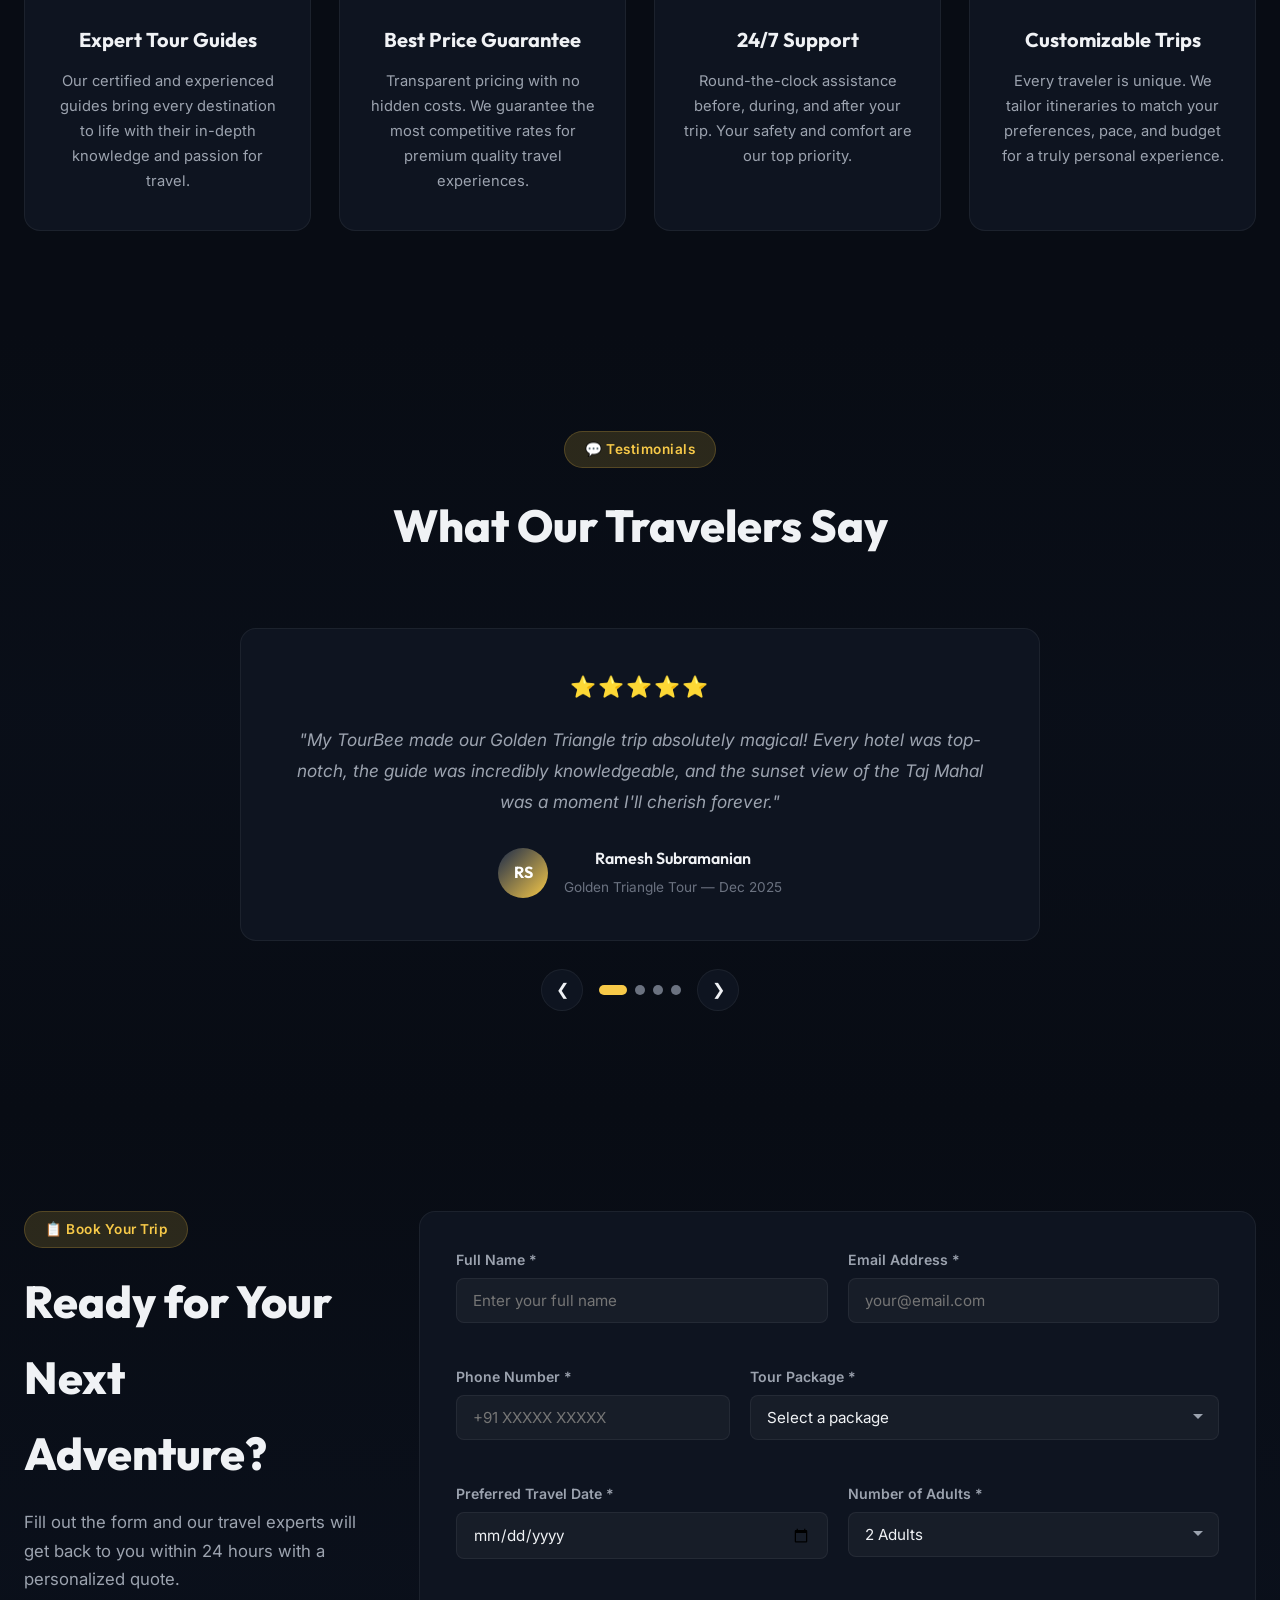
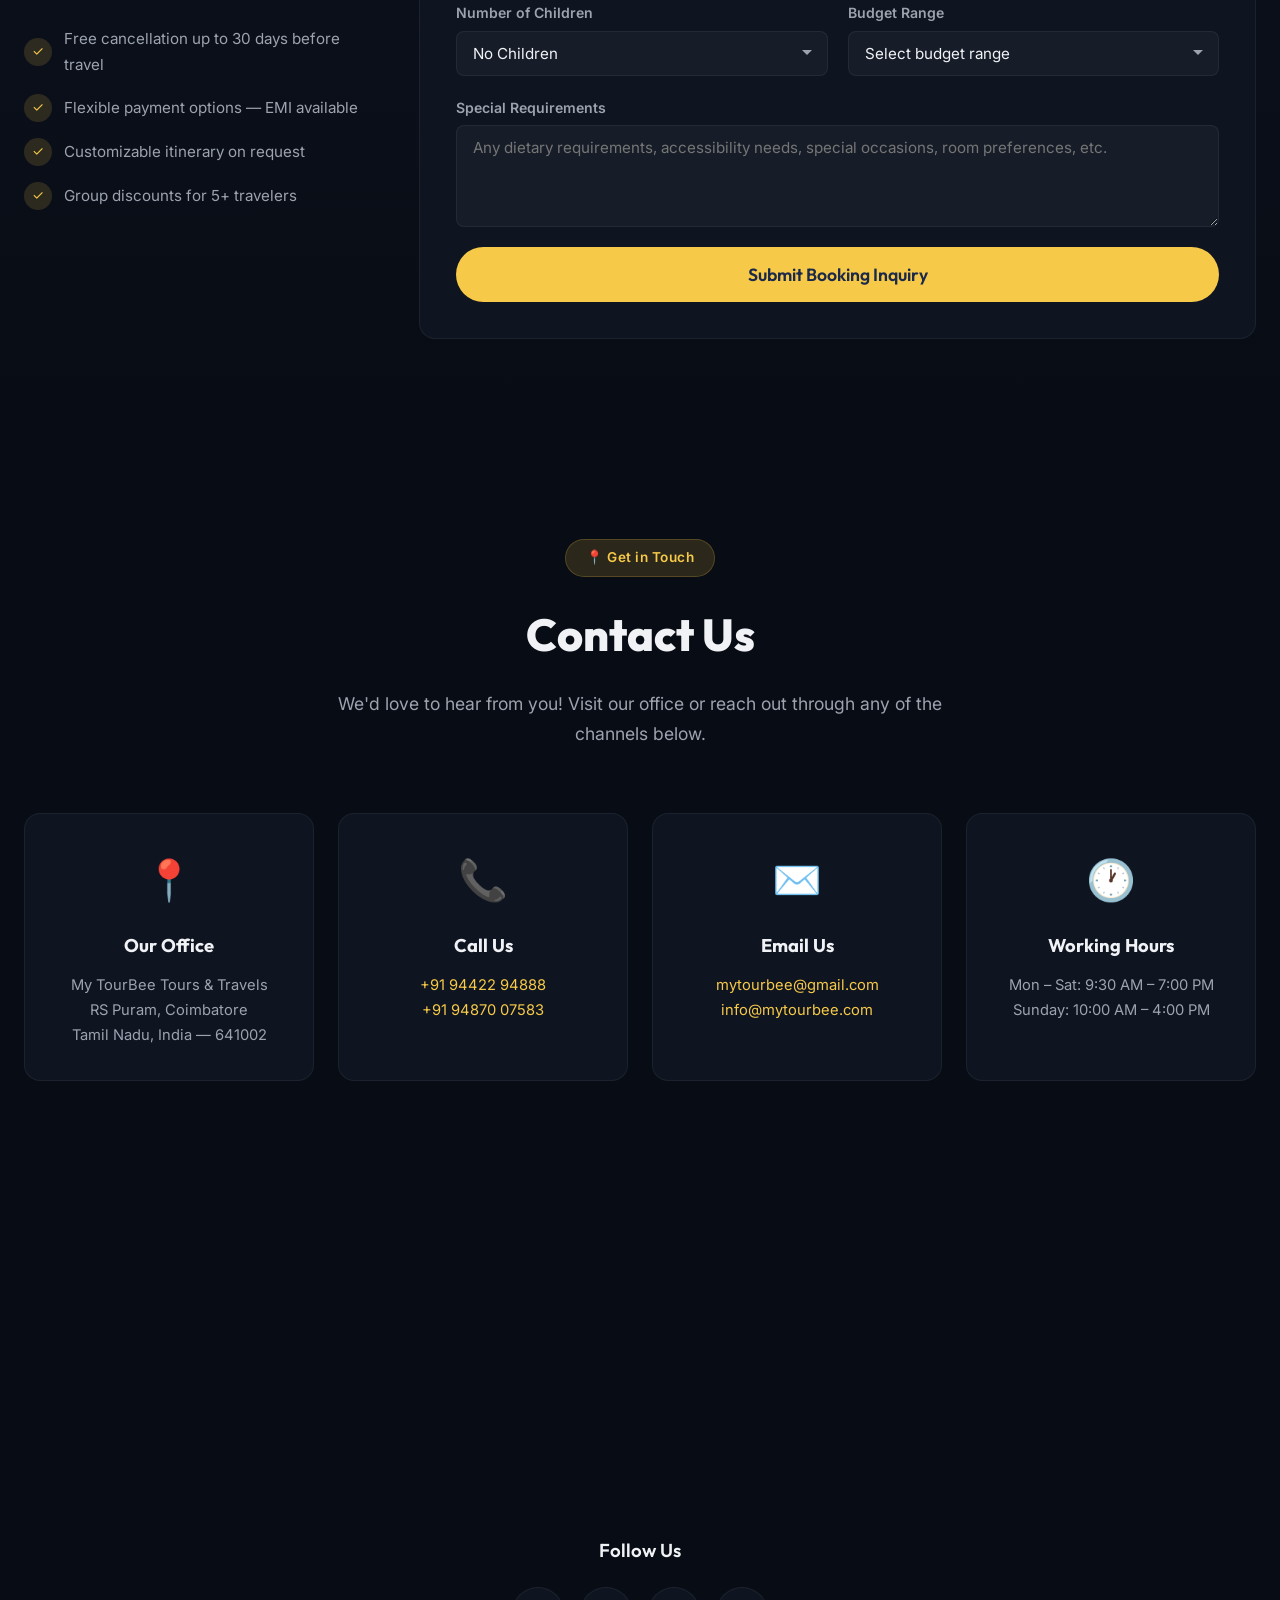
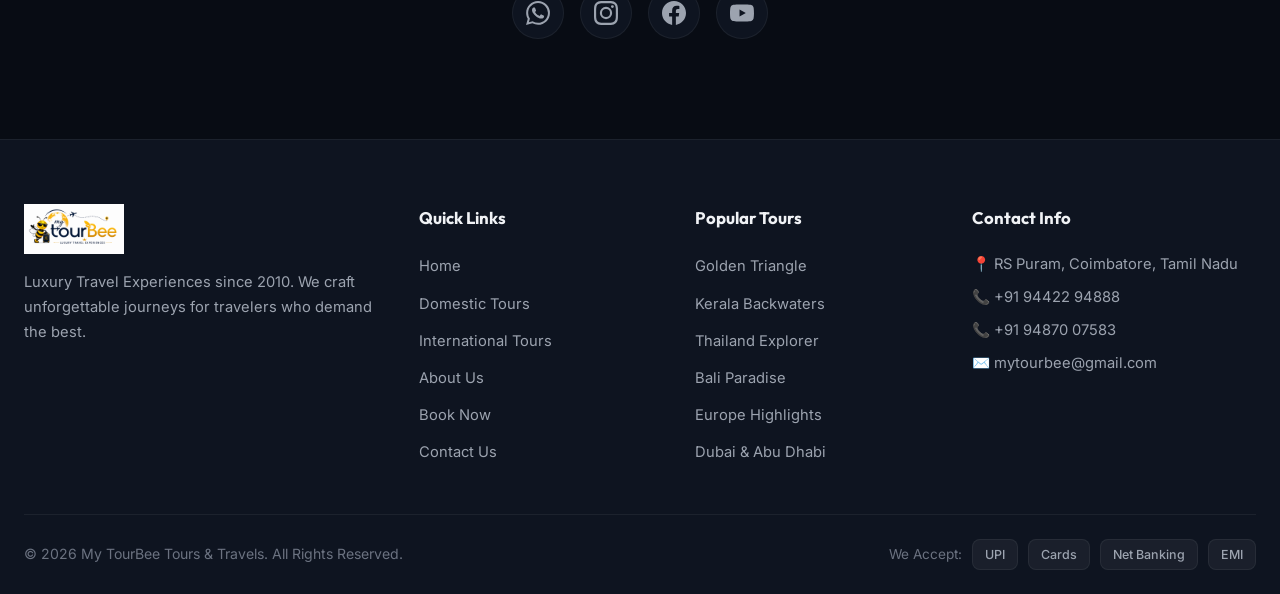
==== commit 0b5575a5: "Deploy My TourBee luxury travel website with full itineraries and INR rates" ====
--- a/index.html
+++ b/index.html
@@ -13,21 +13,6 @@
 </head>
 <body>
 
-    <!-- ========== PRELOADER ========== -->
-    <div id="preloader">
-        <div class="loader-bee">
-            <svg class="bee-icon" viewBox="0 0 80 80" width="60" height="60">
-                <circle cx="40" cy="40" r="18" fill="#F7C948" stroke="#1B2A4A" stroke-width="3"/>
-                <rect x="28" y="35" width="24" height="5" rx="2" fill="#1B2A4A"/>
-                <rect x="28" y="42" width="24" height="5" rx="2" fill="#1B2A4A"/>
-                <ellipse cx="28" cy="30" rx="10" ry="6" fill="rgba(255,255,255,0.5)" transform="rotate(-30 28 30)"/>
-                <ellipse cx="52" cy="30" rx="10" ry="6" fill="rgba(255,255,255,0.5)" transform="rotate(30 52 30)"/>
-                <circle cx="35" cy="35" r="2" fill="#1B2A4A"/>
-                <circle cx="45" cy="35" r="2" fill="#1B2A4A"/>
-            </svg>
-        </div>
-        <p class="loader-text">Loading your adventure...</p>
-    </div>
 
     <!-- ========== NAVIGATION ========== -->
     <nav id="navbar" class="navbar">
--- a/css/style.css
+++ b/css/style.css
@@ -0,0 +1,1712 @@
+/* ============================================
+   MY TOURBEE — LUXURY TRAVEL EXPERIENCES
+   Premium Dark Theme Stylesheet
+   Colors matched to brand: Navy #1B2A4A, Gold #F7C948
+   ============================================ */
+
+/* ========== CSS CUSTOM PROPERTIES ========== */
+:root {
+    /* Brand Colors — from logo */
+    --primary: #1B2A4A;          /* Navy blue */
+    --primary-light: #2A4066;
+    --primary-dark: #0F1A2E;
+    --accent: #F7C948;           /* Golden yellow */
+    --accent-hover: #E5B83A;
+    --accent-light: rgba(247, 201, 72, 0.15);
+
+    /* Background */
+    --bg-dark: #080C14;
+    --bg-card: #0E1420;
+    --bg-card-hover: #141C2C;
+    --bg-glass: rgba(27, 42, 74, 0.4);
+    --bg-glass-border: rgba(247, 201, 72, 0.12);
+
+    /* Text */
+    --text-primary: #F0F2F5;
+    --text-secondary: #9CA3AF;
+    --text-muted: #6B7280;
+
+    /* Misc */
+    --border: rgba(255, 255, 255, 0.06);
+    --radius-sm: 8px;
+    --radius: 16px;
+    --radius-lg: 24px;
+    --radius-xl: 32px;
+    --shadow: 0 4px 30px rgba(0, 0, 0, 0.4);
+    --shadow-glow: 0 0 40px rgba(247, 201, 72, 0.15);
+    --transition: all 0.35s cubic-bezier(0.4, 0, 0.2, 1);
+
+    /* Typography */
+    --font-heading: 'Outfit', sans-serif;
+    --font-body: 'Inter', sans-serif;
+}
+
+/* ========== RESET & BASE ========== */
+*,
+*::before,
+*::after {
+    margin: 0;
+    padding: 0;
+    box-sizing: border-box;
+}
+
+html {
+    scroll-behavior: smooth;
+    scroll-padding-top: 80px;
+}
+
+body {
+    font-family: var(--font-body);
+    background: var(--bg-dark);
+    color: var(--text-primary);
+    line-height: 1.7;
+    overflow-x: hidden;
+    -webkit-font-smoothing: antialiased;
+}
+
+a {
+    text-decoration: none;
+    color: var(--accent);
+    transition: var(--transition);
+}
+
+a:hover {
+    color: var(--accent-hover);
+}
+
+img {
+    max-width: 100%;
+    height: auto;
+    display: block;
+}
+
+ul {
+    list-style: none;
+}
+
+.container {
+    max-width: 1280px;
+    margin: 0 auto;
+    padding: 0 24px;
+}
+
+.section {
+    padding: 100px 0;
+}
+
+/* ========== PRELOADER (Disabled for instant load) ========== */
+#preloader {
+    display: none !important;
+}
+
+.loader-bee {
+    animation: beeBounce 1.2s ease-in-out infinite;
+}
+
+.loader-text {
+    margin-top: 20px;
+    color: var(--accent);
+    font-family: var(--font-heading);
+    font-weight: 600;
+    font-size: 1.1rem;
+    letter-spacing: 1px;
+}
+
+@keyframes beeBounce {
+    0%, 100% { transform: translateY(0) rotate(0deg); }
+    25% { transform: translateY(-12px) rotate(-3deg); }
+    50% { transform: translateY(0) rotate(0deg); }
+    75% { transform: translateY(-8px) rotate(3deg); }
+}
+
+/* ========== NAVIGATION ========== */
+.navbar {
+    position: fixed;
+    top: 0;
+    left: 0;
+    right: 0;
+    z-index: 1000;
+    padding: 12px 0;
+    transition: var(--transition);
+    background: transparent;
+}
+
+.navbar.scrolled {
+    background: rgba(8, 12, 20, 0.92);
+    backdrop-filter: blur(20px);
+    -webkit-backdrop-filter: blur(20px);
+    border-bottom: 1px solid var(--bg-glass-border);
+    padding: 8px 0;
+    box-shadow: 0 4px 30px rgba(0, 0, 0, 0.3);
+}
+
+.nav-container {
+    max-width: 1280px;
+    margin: 0 auto;
+    padding: 0 24px;
+    display: flex;
+    align-items: center;
+    justify-content: space-between;
+}
+
+.nav-logo {
+    display: flex;
+    align-items: center;
+}
+
+.logo-img {
+    height: 55px;
+    width: auto;
+    transition: var(--transition);
+}
+
+.navbar.scrolled .logo-img {
+    height: 45px;
+}
+
+.nav-menu {
+    display: flex;
+    align-items: center;
+    gap: 8px;
+}
+
+.nav-link {
+    color: var(--text-secondary);
+    font-weight: 500;
+    padding: 10px 18px;
+    border-radius: var(--radius-sm);
+    font-size: 0.95rem;
+    transition: var(--transition);
+    position: relative;
+}
+
+.nav-link:hover,
+.nav-link.active {
+    color: var(--accent);
+}
+
+.nav-link::after {
+    content: '';
+    position: absolute;
+    bottom: 4px;
+    left: 50%;
+    transform: translateX(-50%) scaleX(0);
+    width: 20px;
+    height: 2px;
+    background: var(--accent);
+    border-radius: 2px;
+    transition: transform 0.3s ease;
+}
+
+.nav-link:hover::after,
+.nav-link.active::after {
+    transform: translateX(-50%) scaleX(1);
+}
+
+.nav-cta {
+    background: var(--accent) !important;
+    color: var(--primary) !important;
+    font-weight: 700 !important;
+    border-radius: 50px !important;
+    padding: 10px 24px !important;
+}
+
+.nav-cta:hover {
+    background: var(--accent-hover) !important;
+    transform: translateY(-2px);
+    box-shadow: 0 4px 20px rgba(247, 201, 72, 0.3);
+}
+
+.nav-cta::after {
+    display: none;
+}
+
+/* Hamburger */
+.hamburger {
+    display: none;
+    flex-direction: column;
+    gap: 5px;
+    background: none;
+    border: none;
+    cursor: pointer;
+    padding: 8px;
+    z-index: 1001;
+}
+
+.bar {
+    width: 28px;
+    height: 3px;
+    background: var(--text-primary);
+    border-radius: 4px;
+    transition: var(--transition);
+}
+
+.hamburger.active .bar:nth-child(1) {
+    transform: rotate(45deg) translate(6px, 5px);
+}
+
+.hamburger.active .bar:nth-child(2) {
+    opacity: 0;
+}
+
+.hamburger.active .bar:nth-child(3) {
+    transform: rotate(-45deg) translate(6px, -5px);
+}
+
+/* ========== HERO SECTION ========== */
+.hero {
+    position: relative;
+    min-height: 100vh;
+    display: flex;
+    align-items: center;
+    justify-content: center;
+    overflow: hidden;
+    padding: 120px 24px 80px;
+}
+
+.hero-bg {
+    position: absolute;
+    top: 0;
+    left: 0;
+    width: 100%;
+    height: 100%;
+    background: 
+        radial-gradient(ellipse at 20% 50%, rgba(27, 42, 74, 0.6) 0%, transparent 50%),
+        radial-gradient(ellipse at 80% 20%, rgba(247, 201, 72, 0.08) 0%, transparent 40%),
+        radial-gradient(ellipse at 60% 80%, rgba(27, 42, 74, 0.4) 0%, transparent 50%),
+        var(--bg-dark);
+    z-index: 0;
+}
+
+.hero-particles {
+    position: absolute;
+    width: 100%;
+    height: 100%;
+    overflow: hidden;
+}
+
+.particle {
+    position: absolute;
+    width: 3px;
+    height: 3px;
+    background: var(--accent);
+    border-radius: 50%;
+    opacity: 0;
+    animation: particleFloat 8s ease-in-out infinite;
+}
+
+@keyframes particleFloat {
+    0% { opacity: 0; transform: translateY(100vh) scale(0); }
+    10% { opacity: 0.6; }
+    90% { opacity: 0.6; }
+    100% { opacity: 0; transform: translateY(-10vh) scale(1); }
+}
+
+.hero-content {
+    position: relative;
+    z-index: 1;
+    text-align: center;
+    max-width: 900px;
+}
+
+.hero-badge {
+    display: inline-block;
+    padding: 8px 24px;
+    background: var(--accent-light);
+    border: 1px solid rgba(247, 201, 72, 0.25);
+    border-radius: 50px;
+    font-size: 0.9rem;
+    font-weight: 600;
+    color: var(--accent);
+    margin-bottom: 28px;
+    letter-spacing: 1px;
+    animation: fadeInDown 0.8s ease 0.3s both;
+}
+
+.hero-title {
+    font-family: var(--font-heading);
+    font-size: clamp(2.5rem, 6vw, 4.2rem);
+    font-weight: 800;
+    line-height: 1.15;
+    margin-bottom: 24px;
+    color: var(--text-primary);
+    animation: fadeInUp 0.8s ease 0.5s both;
+}
+
+.hero-title .highlight {
+    background: linear-gradient(135deg, var(--accent), #FFD700, var(--accent));
+    -webkit-background-clip: text;
+    -webkit-text-fill-color: transparent;
+    background-clip: text;
+}
+
+.hero-subtitle {
+    font-size: clamp(1rem, 2vw, 1.2rem);
+    color: var(--text-secondary);
+    max-width: 650px;
+    margin: 0 auto 40px;
+    animation: fadeInUp 0.8s ease 0.7s both;
+}
+
+.hero-cta {
+    display: flex;
+    gap: 16px;
+    justify-content: center;
+    flex-wrap: wrap;
+    animation: fadeInUp 0.8s ease 0.9s both;
+}
+
+.hero-stats {
+    display: flex;
+    justify-content: center;
+    gap: 48px;
+    margin-top: 60px;
+    padding-top: 40px;
+    border-top: 1px solid var(--border);
+    animation: fadeInUp 0.8s ease 1.1s both;
+}
+
+.stat {
+    text-align: center;
+}
+
+.stat-number {
+    font-family: var(--font-heading);
+    font-size: 2.2rem;
+    font-weight: 800;
+    color: var(--accent);
+    display: block;
+}
+
+.stat-suffix {
+    font-family: var(--font-heading);
+    font-size: 2.2rem;
+    font-weight: 800;
+    color: var(--accent);
+}
+
+.stat-label {
+    display: block;
+    font-size: 0.85rem;
+    color: var(--text-muted);
+    margin-top: 4px;
+}
+
+/* Scroll Indicator */
+.scroll-indicator {
+    position: absolute;
+    bottom: 30px;
+    left: 50%;
+    transform: translateX(-50%);
+    display: flex;
+    flex-direction: column;
+    align-items: center;
+    gap: 8px;
+    color: var(--text-muted);
+    font-size: 0.75rem;
+    text-transform: uppercase;
+    letter-spacing: 2px;
+    animation: fadeInUp 0.8s ease 1.3s both;
+}
+
+.scroll-mouse {
+    width: 24px;
+    height: 38px;
+    border: 2px solid var(--text-muted);
+    border-radius: 12px;
+    display: flex;
+    justify-content: center;
+    padding-top: 8px;
+}
+
+.scroll-wheel {
+    width: 3px;
+    height: 8px;
+    background: var(--accent);
+    border-radius: 3px;
+    animation: scrollWheel 1.5s ease-in-out infinite;
+}
+
+@keyframes scrollWheel {
+    0% { transform: translateY(0); opacity: 1; }
+    100% { transform: translateY(12px); opacity: 0; }
+}
+
+/* ========== BUTTONS ========== */
+.btn {
+    display: inline-flex;
+    align-items: center;
+    gap: 8px;
+    padding: 14px 32px;
+    border-radius: 50px;
+    font-family: var(--font-heading);
+    font-weight: 600;
+    font-size: 1rem;
+    cursor: pointer;
+    border: none;
+    transition: var(--transition);
+    white-space: nowrap;
+}
+
+.btn-primary {
+    background: var(--accent);
+    color: var(--primary);
+}
+
+.btn-primary:hover {
+    background: var(--accent-hover);
+    color: var(--primary);
+    transform: translateY(-3px);
+    box-shadow: 0 8px 30px rgba(247, 201, 72, 0.35);
+}
+
+.btn-secondary {
+    background: transparent;
+    color: var(--text-primary);
+    border: 2px solid rgba(255, 255, 255, 0.2);
+}
+
+.btn-secondary:hover {
+    border-color: var(--accent);
+    color: var(--accent);
+    transform: translateY(-3px);
+}
+
+.btn-outline {
+    background: transparent;
+    color: var(--accent);
+    border: 1.5px solid var(--accent);
+    padding: 10px 22px;
+    font-size: 0.9rem;
+}
+
+.btn-outline:hover {
+    background: var(--accent);
+    color: var(--primary);
+}
+
+.btn-sm {
+    padding: 10px 22px;
+    font-size: 0.9rem;
+}
+
+.btn-full {
+    width: 100%;
+    justify-content: center;
+    padding: 16px 32px;
+    font-size: 1.1rem;
+}
+
+/* ========== SECTION HEADERS ========== */
+.section-header {
+    text-align: center;
+    margin-bottom: 64px;
+}
+
+.section-tag {
+    display: inline-block;
+    padding: 6px 20px;
+    background: var(--accent-light);
+    border: 1px solid rgba(247, 201, 72, 0.2);
+    border-radius: 50px;
+    font-size: 0.85rem;
+    font-weight: 600;
+    color: var(--accent);
+    margin-bottom: 20px;
+    letter-spacing: 0.5px;
+}
+
+.section-title {
+    font-family: var(--font-heading);
+    font-size: clamp(2rem, 4vw, 2.8rem);
+    font-weight: 800;
+    color: var(--text-primary);
+    margin-bottom: 16px;
+}
+
+.section-desc {
+    font-size: 1.1rem;
+    color: var(--text-secondary);
+    max-width: 620px;
+    margin: 0 auto;
+}
+
+/* ========== TOUR CARDS ========== */
+.tour-grid {
+    display: grid;
+    grid-template-columns: repeat(auto-fill, minmax(300px, 1fr));
+    gap: 32px;
+}
+
+.tour-card {
+    background: var(--bg-card);
+    border-radius: var(--radius);
+    overflow: hidden;
+    border: 1px solid var(--border);
+    transition: var(--transition);
+    display: flex;
+    flex-direction: column;
+}
+
+.tour-card:hover {
+    transform: translateY(-8px);
+    border-color: var(--bg-glass-border);
+    box-shadow: var(--shadow-glow);
+}
+
+.tour-card-image {
+    position: relative;
+    height: 220px;
+    overflow: hidden;
+}
+
+.tour-card-image img {
+    width: 100%;
+    height: 100%;
+    object-fit: cover;
+    transition: transform 0.6s ease;
+}
+
+.tour-card:hover .tour-card-image img {
+    transform: scale(1.08);
+}
+
+.tour-card-gradient {
+    width: 100%;
+    height: 100%;
+    display: flex;
+    align-items: center;
+    justify-content: center;
+}
+
+.europe-gradient {
+    background: linear-gradient(135deg, #1a1a2e, #16213e, #0f3460, #533483);
+    animation: gradientShift 6s ease infinite;
+    background-size: 300% 300%;
+}
+
+.dubai-gradient {
+    background: linear-gradient(135deg, #1a1a2e, #4a1942, #c84b31, #f7c948);
+    animation: gradientShift 6s ease infinite;
+    background-size: 300% 300%;
+}
+
+@keyframes gradientShift {
+    0%, 100% { background-position: 0% 50%; }
+    50% { background-position: 100% 50%; }
+}
+
+.gradient-content {
+    text-align: center;
+}
+
+.gradient-icon {
+    font-size: 3rem;
+    display: block;
+    margin-bottom: 8px;
+}
+
+.gradient-label {
+    font-family: var(--font-heading);
+    font-weight: 600;
+    font-size: 1.1rem;
+    color: rgba(255,255,255,0.8);
+}
+
+.tour-badge {
+    position: absolute;
+    top: 16px;
+    left: 16px;
+    padding: 5px 14px;
+    border-radius: 50px;
+    font-size: 0.75rem;
+    font-weight: 700;
+    text-transform: uppercase;
+    letter-spacing: 0.5px;
+    background: var(--accent);
+    color: var(--primary);
+}
+
+.tour-badge.trending { background: #10b981; color: #fff; }
+.tour-badge.popular { background: #6366f1; color: #fff; }
+.tour-badge.premium { background: linear-gradient(135deg, #f59e0b, #d97706); color: #fff; }
+
+.tour-price {
+    position: absolute;
+    bottom: 16px;
+    right: 16px;
+    padding: 8px 18px;
+    background: rgba(8, 12, 20, 0.85);
+    backdrop-filter: blur(10px);
+    border-radius: 50px;
+    font-family: var(--font-heading);
+    font-weight: 800;
+    font-size: 1.15rem;
+    color: var(--accent);
+    border: 1px solid rgba(247, 201, 72, 0.2);
+}
+
+.tour-price span {
+    font-weight: 400;
+    font-size: 0.8rem;
+    color: var(--text-muted);
+}
+
+.tour-card-body {
+    padding: 24px;
+    flex: 1;
+    display: flex;
+    flex-direction: column;
+}
+
+.tour-meta {
+    display: flex;
+    justify-content: space-between;
+    align-items: center;
+    margin-bottom: 12px;
+    font-size: 0.85rem;
+    color: var(--text-muted);
+}
+
+.tour-name {
+    font-family: var(--font-heading);
+    font-size: 1.4rem;
+    font-weight: 700;
+    margin-bottom: 4px;
+}
+
+.tour-route {
+    font-size: 0.9rem;
+    color: var(--accent);
+    margin-bottom: 12px;
+    font-weight: 500;
+}
+
+.tour-desc {
+    font-size: 0.92rem;
+    color: var(--text-secondary);
+    margin-bottom: 16px;
+    line-height: 1.6;
+    flex: 1;
+}
+
+.tour-highlights {
+    display: flex;
+    flex-wrap: wrap;
+    gap: 8px;
+    margin-bottom: 20px;
+}
+
+.tag {
+    padding: 4px 12px;
+    background: var(--accent-light);
+    border-radius: 50px;
+    font-size: 0.78rem;
+    font-weight: 500;
+    color: var(--accent);
+    border: 1px solid rgba(247, 201, 72, 0.15);
+}
+
+.tour-actions {
+    display: flex;
+    gap: 12px;
+    margin-top: auto;
+}
+
+.tour-actions .btn {
+    flex: 1;
+    justify-content: center;
+}
+
+/* ========== INTERNATIONAL BG ========== */
+.international-bg {
+    background: linear-gradient(180deg, var(--bg-dark) 0%, rgba(27, 42, 74, 0.1) 50%, var(--bg-dark) 100%);
+}
+
+/* ========== WHY CHOOSE US ========== */
+.features-grid {
+    display: grid;
+    grid-template-columns: repeat(auto-fill, minmax(270px, 1fr));
+    gap: 28px;
+}
+
+.feature-card {
+    background: var(--bg-card);
+    border: 1px solid var(--border);
+    border-radius: var(--radius);
+    padding: 36px 28px;
+    text-align: center;
+    transition: var(--transition);
+}
+
+.feature-card:hover {
+    transform: translateY(-6px);
+    border-color: var(--bg-glass-border);
+    box-shadow: var(--shadow-glow);
+}
+
+.feature-icon {
+    font-size: 2.8rem;
+    margin-bottom: 20px;
+    display: block;
+}
+
+.feature-card h3 {
+    font-family: var(--font-heading);
+    font-size: 1.25rem;
+    font-weight: 700;
+    margin-bottom: 12px;
+    color: var(--text-primary);
+}
+
+.feature-card p {
+    font-size: 0.92rem;
+    color: var(--text-secondary);
+    line-height: 1.7;
+}
+
+/* ========== TESTIMONIALS ========== */
+.testimonials-section {
+    background: linear-gradient(180deg, var(--bg-dark) 0%, rgba(27, 42, 74, 0.08) 50%, var(--bg-dark) 100%);
+}
+
+.testimonial-slider {
+    max-width: 800px;
+    margin: 0 auto;
+    overflow: hidden;
+    position: relative;
+}
+
+.testimonial-track {
+    display: flex;
+    transition: transform 0.5s cubic-bezier(0.4, 0, 0.2, 1);
+}
+
+.testimonial-card {
+    min-width: 100%;
+    padding: 40px;
+    background: var(--bg-card);
+    border: 1px solid var(--border);
+    border-radius: var(--radius);
+    text-align: center;
+}
+
+.testimonial-stars {
+    font-size: 1.3rem;
+    margin-bottom: 20px;
+    letter-spacing: 2px;
+}
+
+.testimonial-text {
+    font-size: 1.08rem;
+    color: var(--text-secondary);
+    line-height: 1.8;
+    margin-bottom: 28px;
+    font-style: italic;
+}
+
+.testimonial-author {
+    display: flex;
+    align-items: center;
+    justify-content: center;
+    gap: 16px;
+}
+
+.author-avatar {
+    width: 50px;
+    height: 50px;
+    background: linear-gradient(135deg, var(--primary), var(--accent));
+    border-radius: 50%;
+    display: flex;
+    align-items: center;
+    justify-content: center;
+    font-family: var(--font-heading);
+    font-weight: 700;
+    font-size: 1rem;
+    color: #fff;
+}
+
+.testimonial-author h4 {
+    font-family: var(--font-heading);
+    font-weight: 600;
+    font-size: 1rem;
+    color: var(--text-primary);
+}
+
+.testimonial-author span {
+    font-size: 0.85rem;
+    color: var(--text-muted);
+}
+
+.testimonial-nav {
+    display: flex;
+    align-items: center;
+    justify-content: center;
+    gap: 16px;
+    margin-top: 28px;
+}
+
+.testimonial-btn {
+    width: 42px;
+    height: 42px;
+    border-radius: 50%;
+    background: var(--bg-card);
+    border: 1px solid var(--border);
+    color: var(--text-primary);
+    cursor: pointer;
+    font-size: 1rem;
+    display: flex;
+    align-items: center;
+    justify-content: center;
+    transition: var(--transition);
+}
+
+.testimonial-btn:hover {
+    background: var(--accent);
+    color: var(--primary);
+    border-color: var(--accent);
+}
+
+.testimonial-dots {
+    display: flex;
+    gap: 8px;
+}
+
+.testimonial-dot {
+    width: 10px;
+    height: 10px;
+    border-radius: 50%;
+    background: var(--text-muted);
+    cursor: pointer;
+    transition: var(--transition);
+}
+
+.testimonial-dot.active {
+    background: var(--accent);
+    width: 28px;
+    border-radius: 5px;
+}
+
+/* ========== BOOKING FORM ========== */
+.booking-section {
+    background: linear-gradient(180deg, var(--bg-dark), rgba(27, 42, 74, 0.12), var(--bg-dark));
+}
+
+.booking-wrapper {
+    display: grid;
+    grid-template-columns: 1fr 1.2fr;
+    gap: 48px;
+    align-items: start;
+}
+
+.booking-info .section-tag {
+    margin-bottom: 16px;
+}
+
+.booking-info .section-title {
+    text-align: left;
+    margin-bottom: 16px;
+}
+
+.booking-info > p {
+    color: var(--text-secondary);
+    font-size: 1.05rem;
+    margin-bottom: 32px;
+}
+
+.booking-features {
+    display: flex;
+    flex-direction: column;
+    gap: 16px;
+}
+
+.bf-item {
+    display: flex;
+    align-items: center;
+    gap: 12px;
+    font-size: 0.95rem;
+    color: var(--text-secondary);
+}
+
+.bf-icon {
+    width: 28px;
+    height: 28px;
+    background: var(--accent-light);
+    border-radius: 50%;
+    display: flex;
+    align-items: center;
+    justify-content: center;
+    font-size: 0.85rem;
+    color: var(--accent);
+    flex-shrink: 0;
+}
+
+.booking-form {
+    background: var(--bg-card);
+    border: 1px solid var(--border);
+    border-radius: var(--radius);
+    padding: 36px;
+}
+
+.form-row {
+    display: grid;
+    grid-template-columns: 1fr 1fr;
+    gap: 20px;
+    margin-bottom: 20px;
+}
+
+.form-group {
+    display: flex;
+    flex-direction: column;
+}
+
+.form-group.full-width {
+    grid-column: 1 / -1;
+    margin-bottom: 20px;
+}
+
+.form-group label {
+    font-size: 0.88rem;
+    font-weight: 600;
+    color: var(--text-secondary);
+    margin-bottom: 6px;
+}
+
+.form-group input,
+.form-group select,
+.form-group textarea {
+    padding: 12px 16px;
+    background: rgba(255, 255, 255, 0.04);
+    border: 1px solid var(--border);
+    border-radius: var(--radius-sm);
+    color: var(--text-primary);
+    font-family: var(--font-body);
+    font-size: 0.95rem;
+    transition: var(--transition);
+    outline: none;
+}
+
+.form-group input:focus,
+.form-group select:focus,
+.form-group textarea:focus {
+    border-color: var(--accent);
+    box-shadow: 0 0 0 3px rgba(247, 201, 72, 0.12);
+}
+
+.form-group select {
+    cursor: pointer;
+    appearance: none;
+    background-image: url("data:image/svg+xml,%3Csvg xmlns='http://www.w3.org/2000/svg' width='12' height='12' viewBox='0 0 12 12'%3E%3Cpath fill='%239CA3AF' d='M6 8L1 3h10z'/%3E%3C/svg%3E");
+    background-repeat: no-repeat;
+    background-position: right 14px center;
+    padding-right: 36px;
+}
+
+.form-group select option {
+    background: var(--bg-card);
+    color: var(--text-primary);
+}
+
+.form-group textarea {
+    resize: vertical;
+    min-height: 100px;
+}
+
+.form-error {
+    font-size: 0.8rem;
+    color: #ef4444;
+    margin-top: 4px;
+    min-height: 18px;
+}
+
+.form-group input.error,
+.form-group select.error {
+    border-color: #ef4444;
+}
+
+/* Submit Button Loader */
+.spinner {
+    display: inline-block;
+    width: 18px;
+    height: 18px;
+    border: 3px solid rgba(27, 42, 74, 0.3);
+    border-top-color: var(--primary);
+    border-radius: 50%;
+    animation: spin 0.6s linear infinite;
+    vertical-align: middle;
+}
+
+@keyframes spin {
+    to { transform: rotate(360deg); }
+}
+
+/* ========== CONTACT SECTION ========== */
+.contact-grid {
+    display: grid;
+    grid-template-columns: repeat(auto-fill, minmax(250px, 1fr));
+    gap: 24px;
+    margin-bottom: 48px;
+}
+
+.contact-card {
+    background: var(--bg-card);
+    border: 1px solid var(--border);
+    border-radius: var(--radius);
+    padding: 32px 24px;
+    text-align: center;
+    transition: var(--transition);
+}
+
+.contact-card:hover {
+    border-color: var(--bg-glass-border);
+    transform: translateY(-4px);
+}
+
+.contact-icon {
+    font-size: 2.5rem;
+    margin-bottom: 16px;
+}
+
+.contact-card h3 {
+    font-family: var(--font-heading);
+    font-size: 1.15rem;
+    font-weight: 700;
+    margin-bottom: 12px;
+    color: var(--text-primary);
+}
+
+.contact-card p {
+    font-size: 0.92rem;
+    color: var(--text-secondary);
+    line-height: 1.7;
+}
+
+.contact-card a {
+    color: var(--accent);
+}
+
+.contact-map {
+    margin-bottom: 48px;
+}
+
+.contact-map iframe {
+    width: 100%;
+    border-radius: var(--radius);
+    border: 1px solid var(--border);
+}
+
+/* Social Links */
+.social-links {
+    text-align: center;
+}
+
+.social-links h3 {
+    font-family: var(--font-heading);
+    font-weight: 600;
+    margin-bottom: 20px;
+    color: var(--text-primary);
+}
+
+.socials {
+    display: flex;
+    gap: 16px;
+    justify-content: center;
+}
+
+.social-btn {
+    width: 52px;
+    height: 52px;
+    border-radius: 50%;
+    display: flex;
+    align-items: center;
+    justify-content: center;
+    transition: var(--transition);
+    border: 1px solid var(--border);
+    background: var(--bg-card);
+    color: var(--text-secondary);
+}
+
+.social-btn:hover {
+    transform: translateY(-4px) scale(1.1);
+}
+
+.social-btn.whatsapp:hover {
+    background: #25d366;
+    color: #fff;
+    border-color: #25d366;
+}
+
+.social-btn.instagram:hover {
+    background: linear-gradient(135deg, #f09433, #e6683c, #dc2743, #cc2366, #bc1888);
+    color: #fff;
+    border-color: transparent;
+}
+
+.social-btn.facebook:hover {
+    background: #1877f2;
+    color: #fff;
+    border-color: #1877f2;
+}
+
+.social-btn.youtube:hover {
+    background: #ff0000;
+    color: #fff;
+    border-color: #ff0000;
+}
+
+/* ========== FOOTER ========== */
+.footer {
+    background: var(--bg-card);
+    border-top: 1px solid var(--border);
+    padding: 64px 0 0;
+}
+
+.footer-grid {
+    display: grid;
+    grid-template-columns: 1.5fr 1fr 1fr 1.2fr;
+    gap: 40px;
+    padding-bottom: 48px;
+    border-bottom: 1px solid var(--border);
+}
+
+.footer-logo {
+    height: 50px;
+    margin-bottom: 16px;
+}
+
+.footer-brand p {
+    font-size: 0.92rem;
+    color: var(--text-secondary);
+    line-height: 1.7;
+}
+
+.footer-links h4,
+.footer-contact h4 {
+    font-family: var(--font-heading);
+    font-weight: 700;
+    font-size: 1.05rem;
+    margin-bottom: 20px;
+    color: var(--text-primary);
+}
+
+.footer-links ul {
+    display: flex;
+    flex-direction: column;
+    gap: 10px;
+}
+
+.footer-links a {
+    color: var(--text-secondary);
+    font-size: 0.92rem;
+    transition: var(--transition);
+}
+
+.footer-links a:hover {
+    color: var(--accent);
+    padding-left: 4px;
+}
+
+.footer-contact p {
+    font-size: 0.92rem;
+    color: var(--text-secondary);
+    margin-bottom: 8px;
+}
+
+.footer-contact a {
+    color: var(--text-secondary);
+}
+
+.footer-contact a:hover {
+    color: var(--accent);
+}
+
+.footer-bottom {
+    display: flex;
+    justify-content: space-between;
+    align-items: center;
+    padding: 24px 0;
+    flex-wrap: wrap;
+    gap: 16px;
+}
+
+.footer-bottom p {
+    font-size: 0.88rem;
+    color: var(--text-muted);
+}
+
+.payment-methods {
+    display: flex;
+    align-items: center;
+    gap: 10px;
+    font-size: 0.85rem;
+    color: var(--text-muted);
+}
+
+.payment-badge {
+    padding: 4px 12px;
+    background: rgba(255, 255, 255, 0.05);
+    border: 1px solid var(--border);
+    border-radius: var(--radius-sm);
+    font-size: 0.78rem;
+    color: var(--text-secondary);
+    font-weight: 500;
+}
+
+/* ========== MODAL ========== */
+.modal-overlay {
+    position: fixed;
+    top: 0;
+    left: 0;
+    width: 100%;
+    height: 100%;
+    background: rgba(0, 0, 0, 0.75);
+    backdrop-filter: blur(8px);
+    z-index: 9999;
+    display: flex;
+    align-items: center;
+    justify-content: center;
+    opacity: 0;
+    visibility: hidden;
+    transition: var(--transition);
+    padding: 20px;
+}
+
+.modal-overlay.active {
+    opacity: 1;
+    visibility: visible;
+}
+
+.modal {
+    background: var(--bg-card);
+    border: 1px solid var(--border);
+    border-radius: var(--radius);
+    max-width: 800px;
+    width: 100%;
+    max-height: 85vh;
+    overflow-y: auto;
+    position: relative;
+    transform: translateY(30px) scale(0.95);
+    transition: var(--transition);
+    scrollbar-width: thin;
+    scrollbar-color: var(--primary-light) transparent;
+}
+
+.modal-overlay.active .modal {
+    transform: translateY(0) scale(1);
+}
+
+.modal-close {
+    position: sticky;
+    top: 0;
+    float: right;
+    width: 44px;
+    height: 44px;
+    background: var(--bg-card);
+    border: 1px solid var(--border);
+    border-radius: 50%;
+    color: var(--text-primary);
+    font-size: 1.5rem;
+    cursor: pointer;
+    display: flex;
+    align-items: center;
+    justify-content: center;
+    transition: var(--transition);
+    z-index: 10;
+    margin: 16px 16px 0 0;
+}
+
+.modal-close:hover {
+    background: var(--accent);
+    color: var(--primary);
+    border-color: var(--accent);
+}
+
+.modal-content {
+    padding: 12px 36px 36px;
+}
+
+.modal-content h2 {
+    font-family: var(--font-heading);
+    font-size: 1.8rem;
+    font-weight: 800;
+    margin-bottom: 4px;
+    color: var(--text-primary);
+}
+
+.modal-route {
+    color: var(--accent);
+    font-weight: 500;
+    margin-bottom: 24px;
+    font-size: 0.95rem;
+}
+
+.modal-price-bar {
+    display: flex;
+    justify-content: space-between;
+    align-items: center;
+    padding: 16px 20px;
+    background: var(--accent-light);
+    border: 1px solid rgba(247, 201, 72, 0.2);
+    border-radius: var(--radius-sm);
+    margin-bottom: 28px;
+    flex-wrap: wrap;
+    gap: 12px;
+}
+
+.modal-price-bar .price-main {
+    font-family: var(--font-heading);
+    font-size: 1.4rem;
+    font-weight: 800;
+    color: var(--accent);
+}
+
+.modal-price-bar .price-detail {
+    font-size: 0.88rem;
+    color: var(--text-secondary);
+}
+
+/* Itinerary Day */
+.itinerary-day {
+    margin-bottom: 24px;
+    padding: 20px;
+    background: rgba(255, 255, 255, 0.02);
+    border: 1px solid var(--border);
+    border-radius: var(--radius-sm);
+    border-left: 4px solid var(--accent);
+}
+
+.itinerary-day h4 {
+    font-family: var(--font-heading);
+    font-weight: 700;
+    font-size: 1.05rem;
+    color: var(--accent);
+    margin-bottom: 8px;
+}
+
+.itinerary-day p {
+    font-size: 0.92rem;
+    color: var(--text-secondary);
+    line-height: 1.7;
+}
+
+.itinerary-day .meals {
+    margin-top: 8px;
+    font-size: 0.82rem;
+    color: var(--text-muted);
+}
+
+/* Inclusions / Exclusions */
+.incl-excl {
+    display: grid;
+    grid-template-columns: 1fr 1fr;
+    gap: 24px;
+    margin-top: 28px;
+}
+
+.incl-excl h4 {
+    font-family: var(--font-heading);
+    font-weight: 700;
+    font-size: 1rem;
+    margin-bottom: 12px;
+    color: var(--text-primary);
+}
+
+.incl-excl ul {
+    display: flex;
+    flex-direction: column;
+    gap: 8px;
+}
+
+.incl-excl li {
+    font-size: 0.88rem;
+    color: var(--text-secondary);
+    padding-left: 20px;
+    position: relative;
+}
+
+.incl-excl .inclusions li::before {
+    content: '✓';
+    position: absolute;
+    left: 0;
+    color: #10b981;
+    font-weight: 700;
+}
+
+.incl-excl .exclusions li::before {
+    content: '✕';
+    position: absolute;
+    left: 0;
+    color: #ef4444;
+    font-weight: 700;
+}
+
+/* ========== TOAST ========== */
+.toast {
+    position: fixed;
+    bottom: 30px;
+    right: 30px;
+    display: flex;
+    align-items: center;
+    gap: 14px;
+    padding: 18px 24px;
+    background: var(--bg-card);
+    border: 1px solid rgba(16, 185, 129, 0.3);
+    border-radius: var(--radius);
+    box-shadow: 0 10px 40px rgba(0, 0, 0, 0.4);
+    z-index: 9999;
+    transform: translateX(120%);
+    transition: transform 0.4s cubic-bezier(0.4, 0, 0.2, 1);
+}
+
+.toast.show {
+    transform: translateX(0);
+}
+
+.toast-icon {
+    font-size: 1.5rem;
+}
+
+.toast-body h4 {
+    font-family: var(--font-heading);
+    font-weight: 700;
+    font-size: 0.95rem;
+    color: #10b981;
+    margin-bottom: 2px;
+}
+
+.toast-body p {
+    font-size: 0.85rem;
+    color: var(--text-secondary);
+}
+
+/* ========== WHATSAPP FLOAT ========== */
+.whatsapp-float {
+    position: fixed;
+    bottom: 24px;
+    left: 24px;
+    width: 60px;
+    height: 60px;
+    background: #25d366;
+    border-radius: 50%;
+    display: flex;
+    align-items: center;
+    justify-content: center;
+    box-shadow: 0 4px 20px rgba(37, 211, 102, 0.4);
+    z-index: 999;
+    transition: var(--transition);
+    animation: whatsappPulse 2s ease-in-out infinite;
+}
+
+.whatsapp-float:hover {
+    transform: scale(1.12);
+    box-shadow: 0 6px 30px rgba(37, 211, 102, 0.5);
+}
+
+@keyframes whatsappPulse {
+    0%, 100% { box-shadow: 0 4px 20px rgba(37, 211, 102, 0.4); }
+    50% { box-shadow: 0 4px 30px rgba(37, 211, 102, 0.6), 0 0 0 8px rgba(37, 211, 102, 0.1); }
+}
+
+/* ========== SCROLL REVEAL ANIMATIONS ========== */
+.reveal {
+    opacity: 1;
+    transform: none;
+    transition: opacity 0.8s ease, transform 0.8s ease;
+}
+
+.js-loaded .reveal {
+    opacity: 0;
+    transform: translateY(30px);
+}
+
+.js-loaded .reveal.visible {
+    opacity: 1;
+    transform: translateY(0);
+}
+
+@keyframes fadeInUp {
+    from { opacity: 0; transform: translateY(30px); }
+    to { opacity: 1; transform: translateY(0); }
+}
+
+@keyframes fadeInDown {
+    from { opacity: 0; transform: translateY(-20px); }
+    to { opacity: 1; transform: translateY(0); }
+}
+
+/* ========== RESPONSIVE DESIGN ========== */
+
+/* Tablet */
+@media (max-width: 1024px) {
+    .booking-wrapper {
+        grid-template-columns: 1fr;
+    }
+
+    .footer-grid {
+        grid-template-columns: 1fr 1fr;
+        gap: 32px;
+    }
+}
+
+@media (max-width: 768px) {
+    .section {
+        padding: 72px 0;
+    }
+
+    /* Mobile Nav */
+    .nav-menu {
+        position: fixed;
+        top: 0;
+        right: -100%;
+        width: 80%;
+        max-width: 320px;
+        height: 100vh;
+        background: rgba(14, 20, 32, 0.98);
+        backdrop-filter: blur(20px);
+        flex-direction: column;
+        padding: 100px 32px 40px;
+        gap: 8px;
+        transition: right 0.4s cubic-bezier(0.4, 0, 0.2, 1);
+        border-left: 1px solid var(--border);
+    }
+
+    .nav-menu.active {
+        right: 0;
+    }
+
+    .nav-link {
+        padding: 14px 0;
+        font-size: 1.1rem;
+        border-bottom: 1px solid var(--border);
+        width: 100%;
+    }
+
+    .nav-link::after {
+        display: none;
+    }
+
+    .nav-cta {
+        margin-top: 16px;
+        text-align: center;
+    }
+
+    .hamburger {
+        display: flex;
+    }
+
+    /* Hero */
+    .hero {
+        padding: 100px 20px 60px;
+    }
+
+    .hero-stats {
+        gap: 20px;
+        flex-wrap: wrap;
+    }
+
+    .stat-number, .stat-suffix {
+        font-size: 1.6rem;
+    }
+
+    .scroll-indicator {
+        display: none;
+    }
+
+    /* Tour Grid */
+    .tour-grid {
+        grid-template-columns: 1fr;
+        max-width: 420px;
+        margin: 0 auto;
+    }
+
+    /* Booking Form */
+    .form-row {
+        grid-template-columns: 1fr;
+    }
+
+    .booking-form {
+        padding: 24px;
+    }
+
+    /* Contact */
+    .contact-grid {
+        grid-template-columns: 1fr 1fr;
+    }
+
+    /* Footer */
+    .footer-grid {
+        grid-template-columns: 1fr;
+        gap: 28px;
+    }
+
+    .footer-bottom {
+        flex-direction: column;
+        text-align: center;
+    }
+
+    /* Modal */
+    .modal-content {
+        padding: 12px 20px 24px;
+    }
+
+    .incl-excl {
+        grid-template-columns: 1fr;
+    }
+
+    /* Toast */
+    .toast {
+        bottom: 16px;
+        right: 16px;
+        left: 16px;
+    }
+}
+
+@media (max-width: 480px) {
+    .hero-title {
+        font-size: 2rem;
+    }
+
+    .hero-cta {
+        flex-direction: column;
+        align-items: stretch;
+    }
+
+    .hero-cta .btn {
+        justify-content: center;
+    }
+
+    .hero-stats {
+        gap: 16px;
+    }
+
+    .stat {
+        flex: 1;
+        min-width: 120px;
+    }
+
+    .contact-grid {
+        grid-template-columns: 1fr;
+    }
+
+    .tour-grid {
+        max-width: 100%;
+    }
+}
+
+/* ========== SCROLLBAR ========== */
+::-webkit-scrollbar {
+    width: 8px;
+}
+
+::-webkit-scrollbar-track {
+    background: var(--bg-dark);
+}
+
+::-webkit-scrollbar-thumb {
+    background: var(--primary-light);
+    border-radius: 4px;
+}
+
+::-webkit-scrollbar-thumb:hover {
+    background: var(--accent);
+}
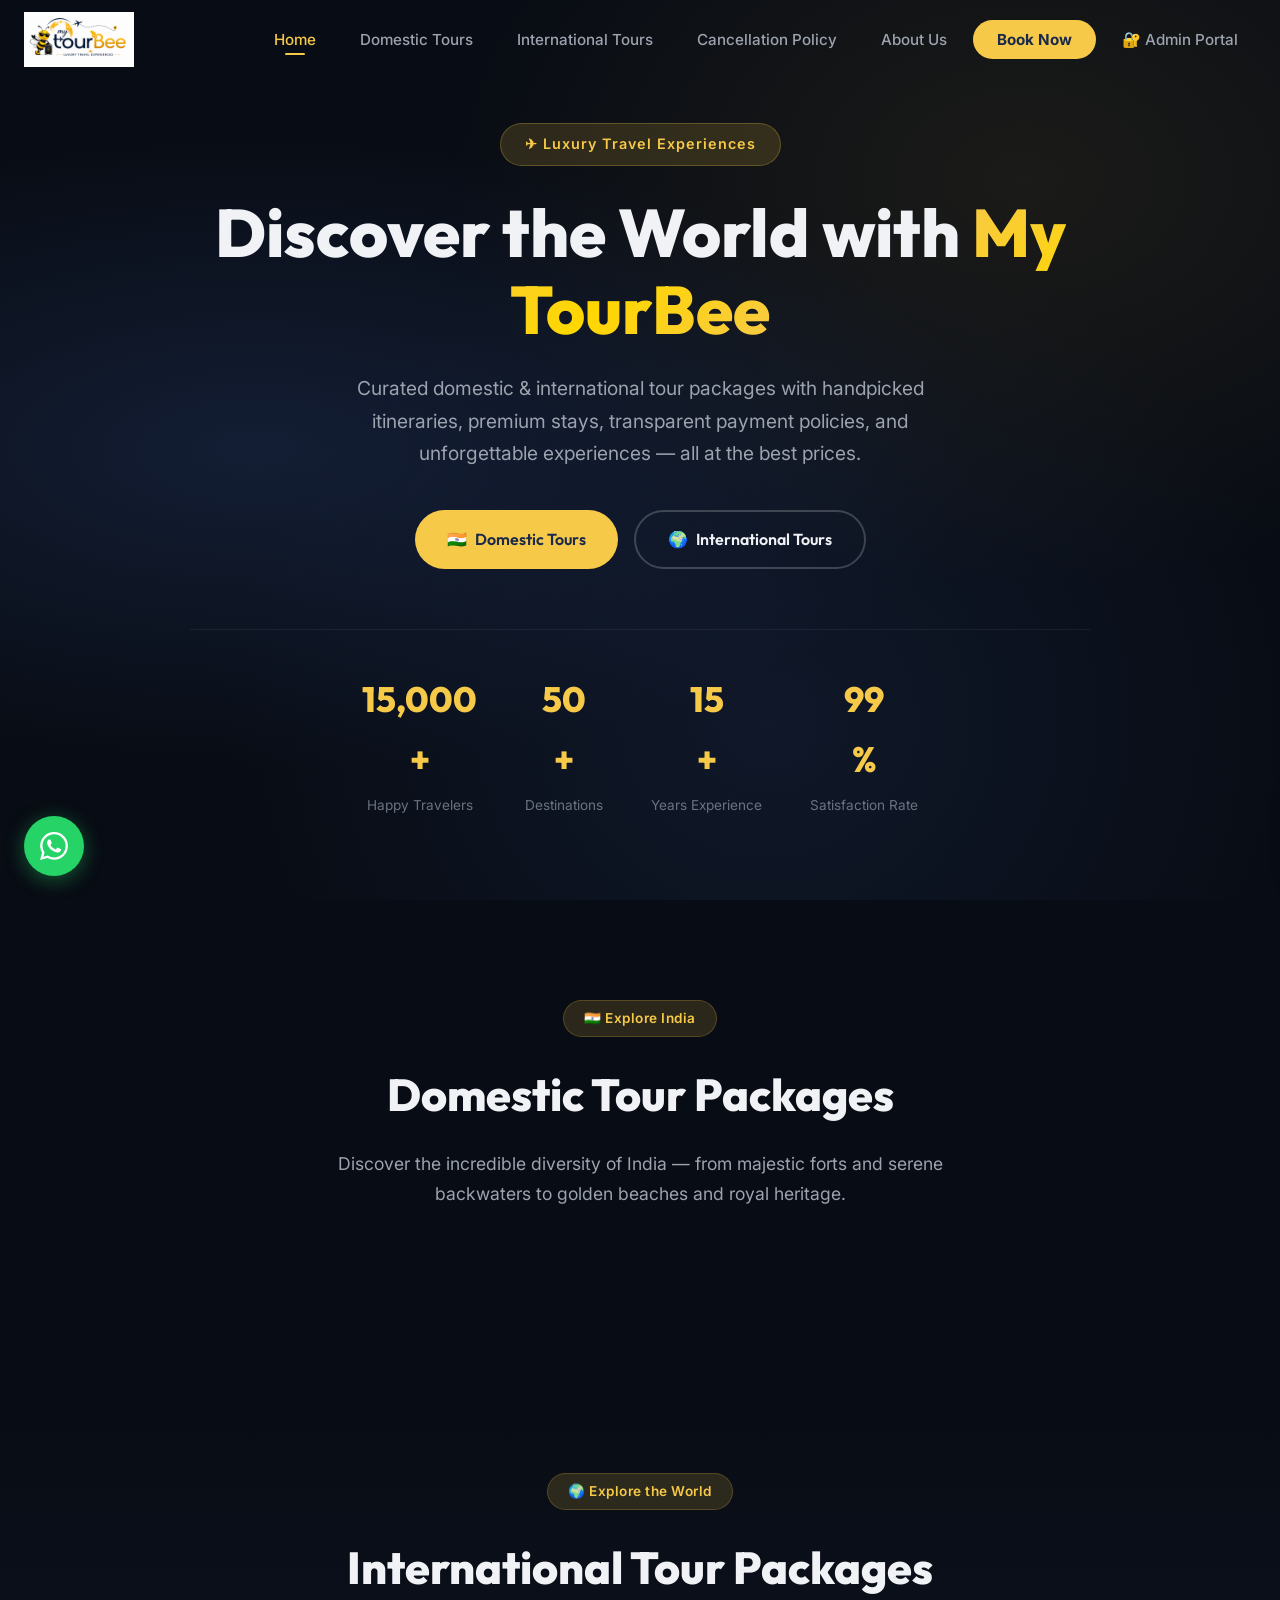
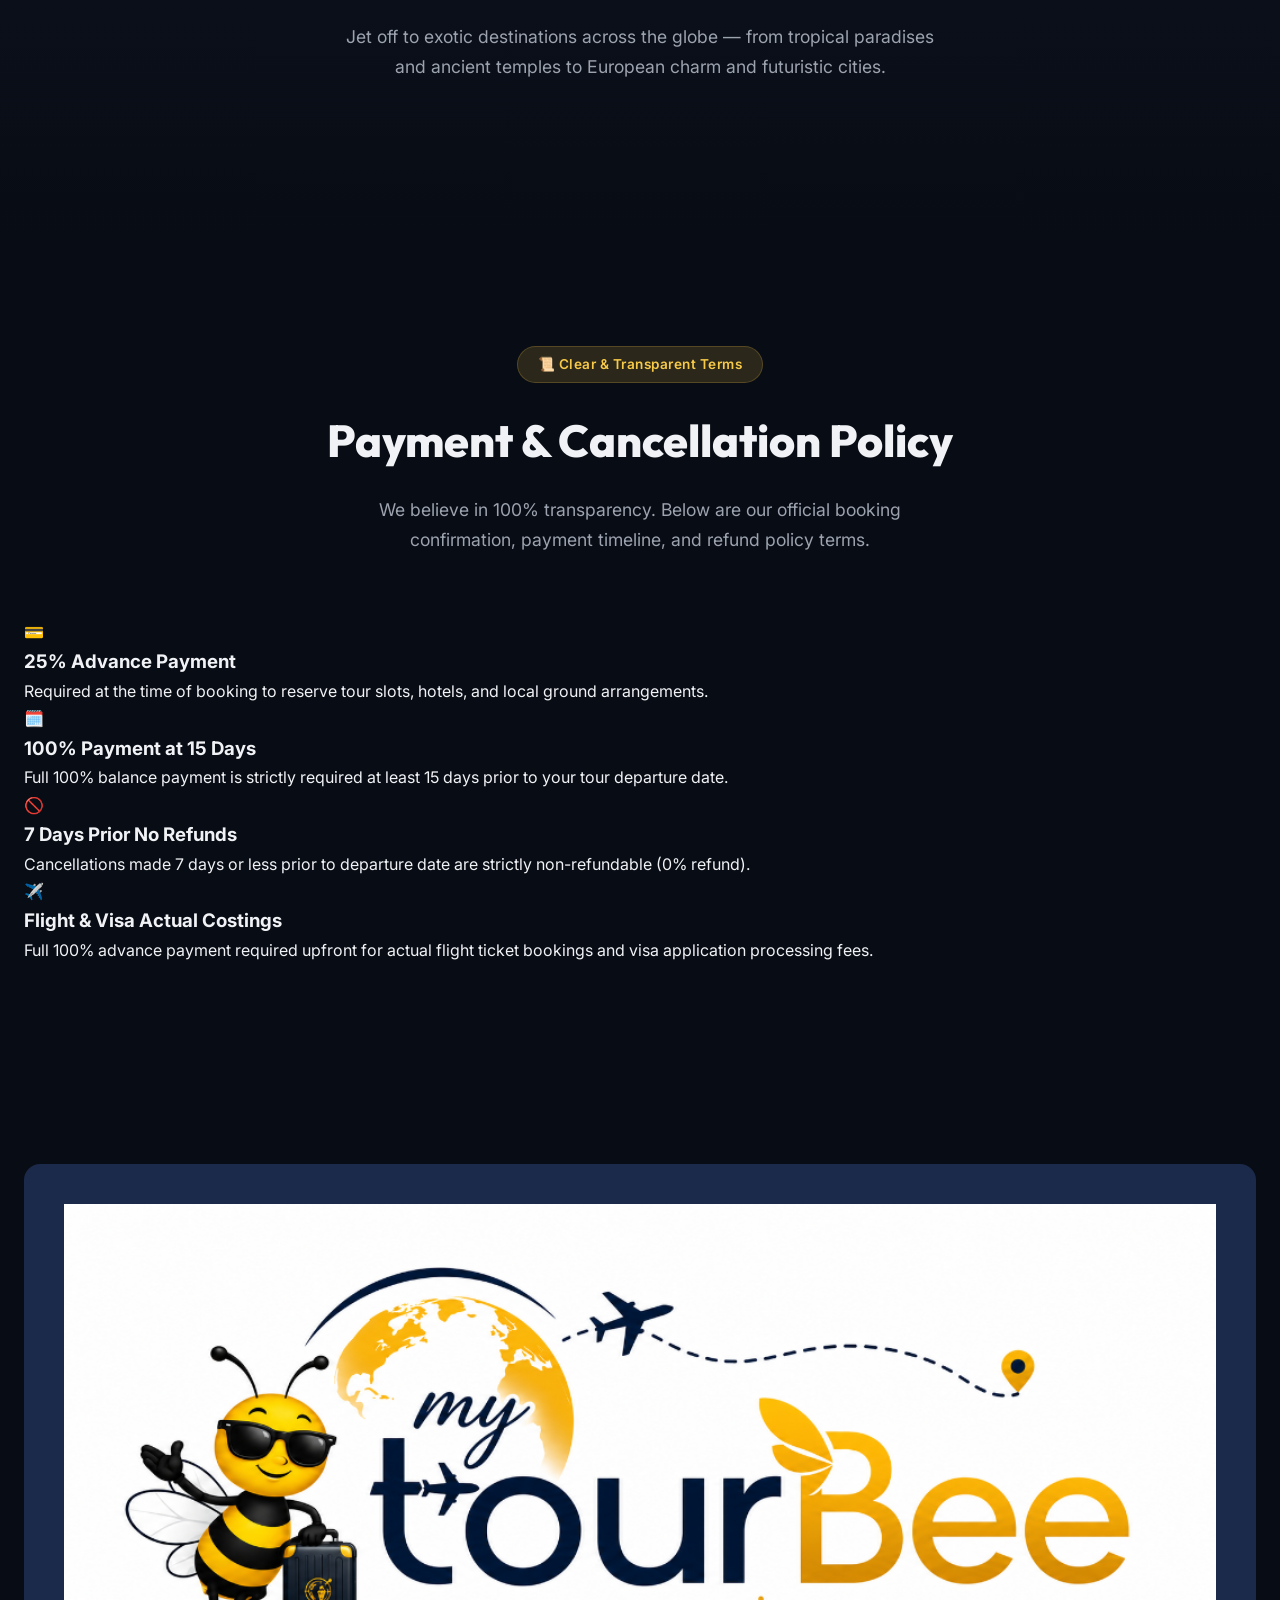
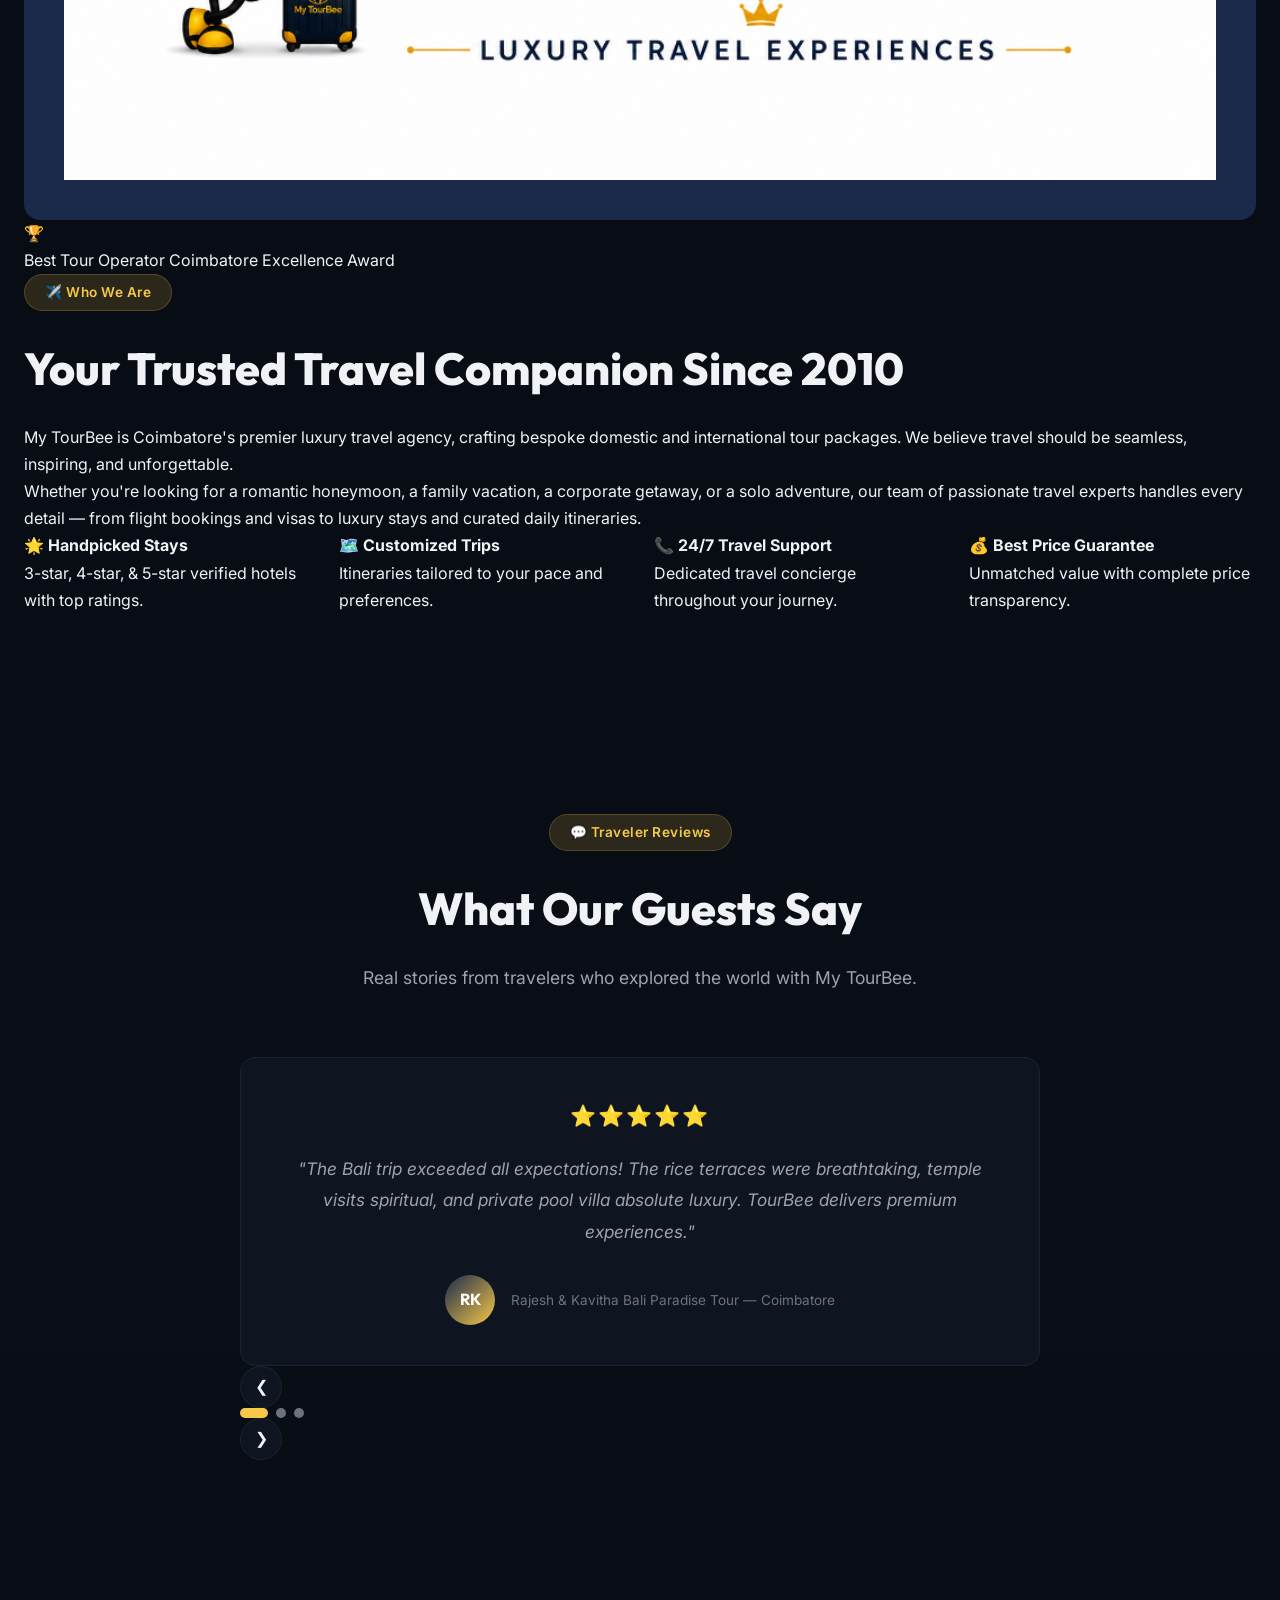
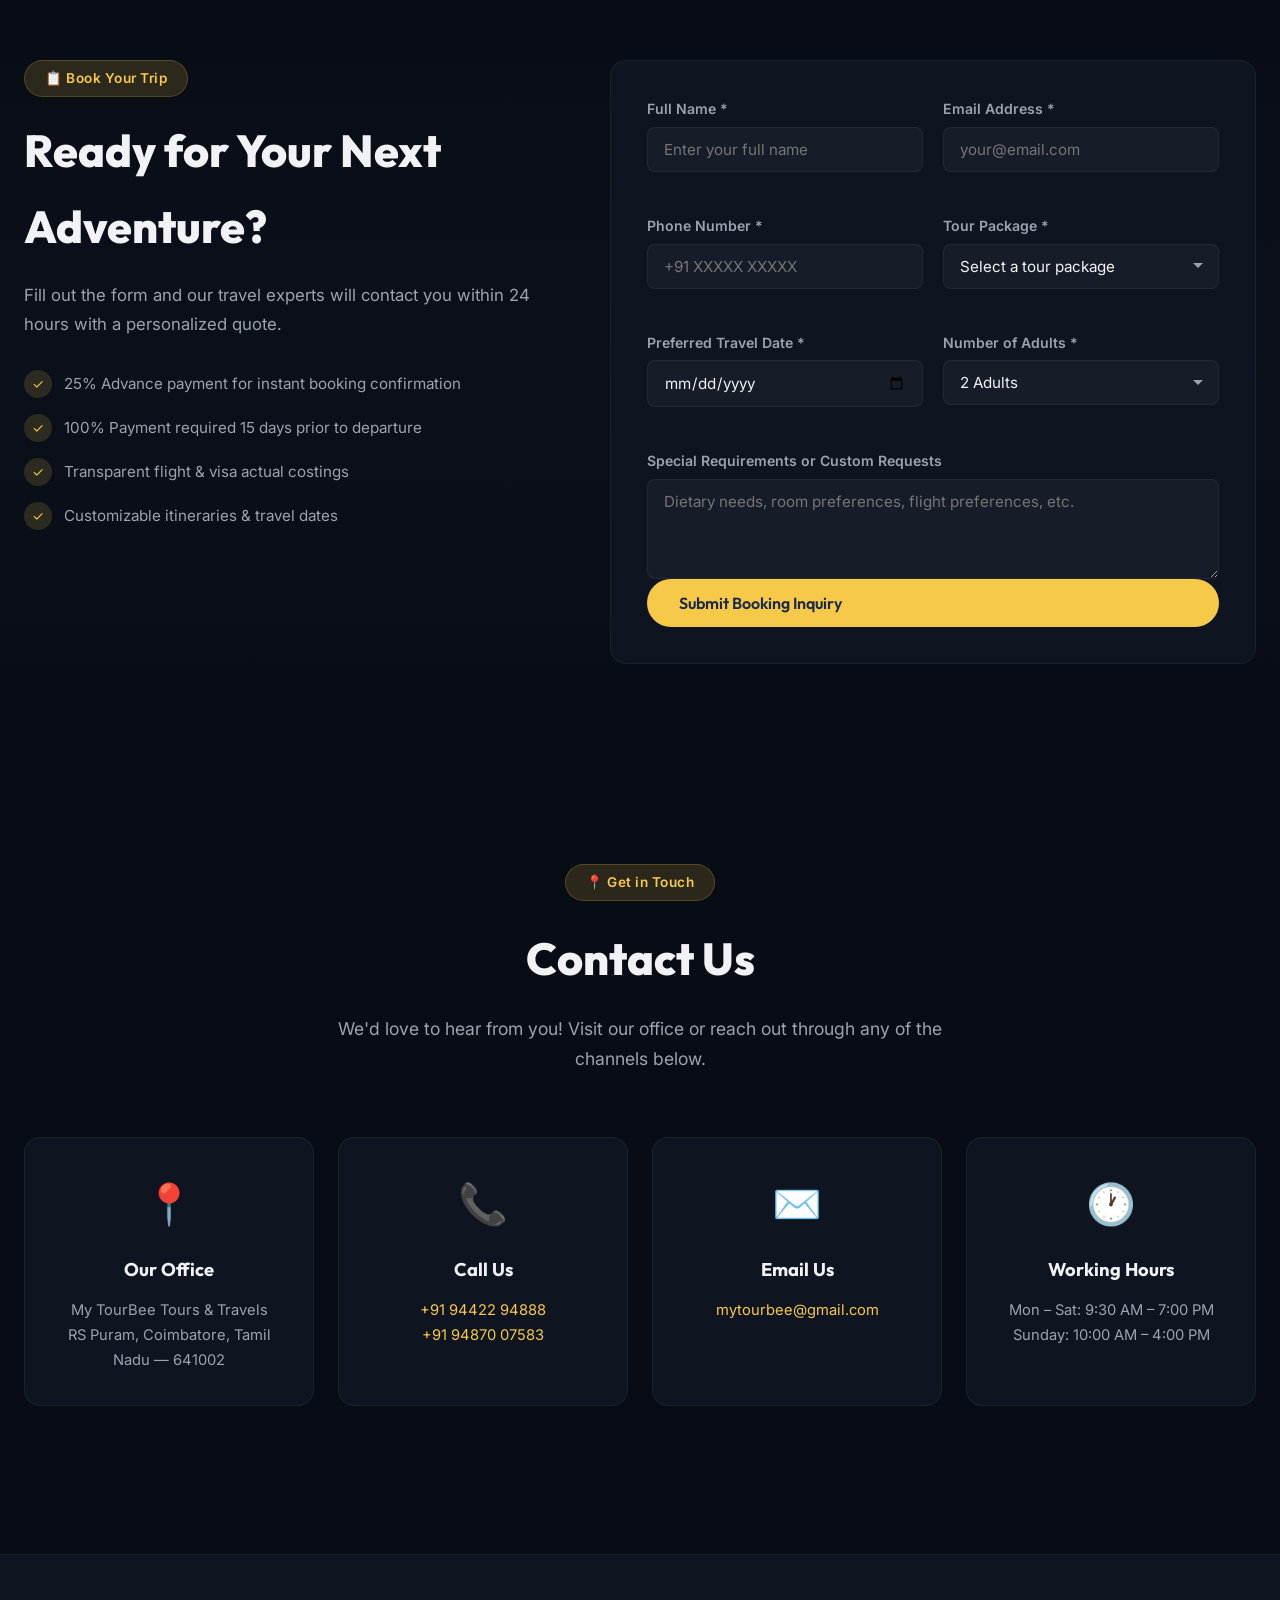
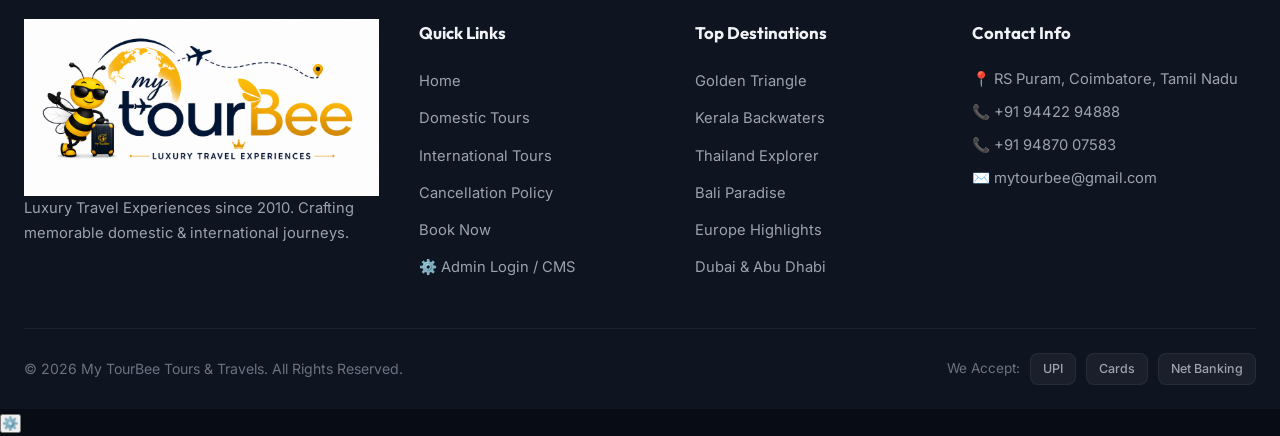
==== commit 15b7201a: "Admin added" ====
--- a/index.html
+++ b/index.html
@@ -13,7 +13,6 @@
 </head>
 <body>
 
-
     <!-- ========== NAVIGATION ========== -->
     <nav id="navbar" class="navbar">
         <div class="nav-container">
@@ -24,9 +23,10 @@
                 <li><a href="#home" class="nav-link active">Home</a></li>
                 <li><a href="#domestic" class="nav-link">Domestic Tours</a></li>
                 <li><a href="#international" class="nav-link">International Tours</a></li>
+                <li><a href="#policy" class="nav-link">Cancellation Policy</a></li>
                 <li><a href="#about" class="nav-link">About Us</a></li>
                 <li><a href="#booking" class="nav-link nav-cta">Book Now</a></li>
-                <li><a href="#contact" class="nav-link">Contact</a></li>
+                <li><a href="#" class="nav-link nav-admin-btn" onclick="openAdminModal(); return false;">🔐 Admin Portal</a></li>
             </ul>
             <button class="hamburger" id="hamburger" aria-label="Toggle navigation menu">
                 <span class="bar"></span>
@@ -49,7 +49,7 @@
             </h1>
             <p class="hero-subtitle">
                 Curated domestic & international tour packages with handpicked itineraries, 
-                premium stays, and unforgettable experiences — all at the best prices.
+                premium stays, transparent payment policies, and unforgettable experiences — all at the best prices.
             </p>
             <div class="hero-cta">
                 <a href="#domestic" class="btn btn-primary">
@@ -61,11 +61,7 @@
             </div>
             <div class="hero-stats">
                 <div class="stat">
-                    <span class="stat-number" data-target="500">0</span><span class="stat-suffix">+</span>
-                    <span class="stat-label">Tours Completed</span>
-                </div>
-                <div class="stat">
-                    <span class="stat-number" data-target="10000">0</span><span class="stat-suffix">+</span>
+                    <span class="stat-number" data-target="15000">0</span><span class="stat-suffix">+</span>
                     <span class="stat-label">Happy Travelers</span>
                 </div>
                 <div class="stat">
@@ -76,14 +72,12 @@
                     <span class="stat-number" data-target="15">0</span><span class="stat-suffix">+</span>
                     <span class="stat-label">Years Experience</span>
                 </div>
-            </div>
-        </div>
-        <a href="#domestic" class="scroll-indicator" aria-label="Scroll to explore">
-            <div class="scroll-mouse">
-                <div class="scroll-wheel"></div>
-            </div>
-            <span>Scroll to Explore</span>
-        </a>
+                <div class="stat">
+                    <span class="stat-number" data-target="99">0</span><span class="stat-suffix">%</span>
+                    <span class="stat-label">Satisfaction Rate</span>
+                </div>
+            </div>
+        </div>
     </section>
 
     <!-- ========== DOMESTIC TOURS ========== -->
@@ -95,119 +89,8 @@
                 <p class="section-desc">Discover the incredible diversity of India — from majestic forts and serene backwaters to golden beaches and royal heritage.</p>
             </div>
 
-            <div class="tour-grid">
-
-                <!-- Package 1: Golden Triangle -->
-                <div class="tour-card reveal" data-package="golden-triangle">
-                    <div class="tour-card-image">
-                        <img src="images/golden-triangle.jpg" alt="Taj Mahal at sunset - Golden Triangle Tour" loading="lazy">
-                        <div class="tour-badge">Best Seller</div>
-                        <div class="tour-price">₹24,999<span>/person</span></div>
-                    </div>
-                    <div class="tour-card-body">
-                        <div class="tour-meta">
-                            <span class="tour-duration">🕐 6 Days / 5 Nights</span>
-                            <span class="tour-rating">⭐ 4.9</span>
-                        </div>
-                        <h3 class="tour-name">Golden Triangle</h3>
-                        <p class="tour-route">Delhi → Agra → Jaipur</p>
-                        <p class="tour-desc">Experience India's most iconic cities — the grandeur of the Taj Mahal, the pink city of Jaipur, and the bustling capital Delhi.</p>
-                        <div class="tour-highlights">
-                            <span class="tag">Taj Mahal</span>
-                            <span class="tag">Amber Fort</span>
-                            <span class="tag">Red Fort</span>
-                            <span class="tag">Hawa Mahal</span>
-                        </div>
-                        <div class="tour-actions">
-                            <button class="btn btn-outline" onclick="openItinerary('golden-triangle')">View Itinerary</button>
-                            <a href="#booking" class="btn btn-primary btn-sm" onclick="selectPackage('Golden Triangle (Delhi–Agra–Jaipur)')">Book Now</a>
-                        </div>
-                    </div>
-                </div>
-
-                <!-- Package 2: Kerala -->
-                <div class="tour-card reveal" data-package="kerala">
-                    <div class="tour-card-image">
-                        <img src="images/kerala.jpg" alt="Kerala backwaters houseboat" loading="lazy">
-                        <div class="tour-badge trending">Trending</div>
-                        <div class="tour-price">₹29,999<span>/person</span></div>
-                    </div>
-                    <div class="tour-card-body">
-                        <div class="tour-meta">
-                            <span class="tour-duration">🕐 7 Days / 6 Nights</span>
-                            <span class="tour-rating">⭐ 4.8</span>
-                        </div>
-                        <h3 class="tour-name">Kerala Backwaters & Hills</h3>
-                        <p class="tour-route">Kochi → Munnar → Thekkady → Alleppey → Kovalam</p>
-                        <p class="tour-desc">God's Own Country awaits — cruise the tranquil backwaters, explore spice plantations, and unwind on pristine beaches.</p>
-                        <div class="tour-highlights">
-                            <span class="tag">Houseboat</span>
-                            <span class="tag">Tea Gardens</span>
-                            <span class="tag">Spice Plantation</span>
-                            <span class="tag">Beaches</span>
-                        </div>
-                        <div class="tour-actions">
-                            <button class="btn btn-outline" onclick="openItinerary('kerala')">View Itinerary</button>
-                            <a href="#booking" class="btn btn-primary btn-sm" onclick="selectPackage('Kerala Backwaters & Hills')">Book Now</a>
-                        </div>
-                    </div>
-                </div>
-
-                <!-- Package 3: Goa -->
-                <div class="tour-card reveal" data-package="goa">
-                    <div class="tour-card-image">
-                        <img src="images/goa.jpg" alt="Goa beach sunset" loading="lazy">
-                        <div class="tour-badge popular">Popular</div>
-                        <div class="tour-price">₹18,999<span>/person</span></div>
-                    </div>
-                    <div class="tour-card-body">
-                        <div class="tour-meta">
-                            <span class="tour-duration">🕐 5 Days / 4 Nights</span>
-                            <span class="tour-rating">⭐ 4.7</span>
-                        </div>
-                        <h3 class="tour-name">Goa Beach Holiday</h3>
-                        <p class="tour-route">North Goa → South Goa → Old Goa</p>
-                        <p class="tour-desc">Sun, sand, and soul — explore vibrant beach shacks, Portuguese churches, spice farms, and the legendary Goan nightlife.</p>
-                        <div class="tour-highlights">
-                            <span class="tag">Beaches</span>
-                            <span class="tag">Nightlife</span>
-                            <span class="tag">Churches</span>
-                            <span class="tag">Water Sports</span>
-                        </div>
-                        <div class="tour-actions">
-                            <button class="btn btn-outline" onclick="openItinerary('goa')">View Itinerary</button>
-                            <a href="#booking" class="btn btn-primary btn-sm" onclick="selectPackage('Goa Beach Holiday')">Book Now</a>
-                        </div>
-                    </div>
-                </div>
-
-                <!-- Package 4: Rajasthan -->
-                <div class="tour-card reveal" data-package="rajasthan">
-                    <div class="tour-card-image">
-                        <img src="images/rajasthan.jpg" alt="Rajasthan royal fort sunset" loading="lazy">
-                        <div class="tour-badge premium">Premium</div>
-                        <div class="tour-price">₹34,999<span>/person</span></div>
-                    </div>
-                    <div class="tour-card-body">
-                        <div class="tour-meta">
-                            <span class="tour-duration">🕐 8 Days / 7 Nights</span>
-                            <span class="tour-rating">⭐ 4.9</span>
-                        </div>
-                        <h3 class="tour-name">Rajasthan Royal Heritage</h3>
-                        <p class="tour-route">Jaipur → Jodhpur → Jaisalmer → Udaipur</p>
-                        <p class="tour-desc">Live like royalty — magnificent forts, opulent palaces, desert safaris, and the romantic lake city of Udaipur.</p>
-                        <div class="tour-highlights">
-                            <span class="tag">Desert Safari</span>
-                            <span class="tag">Palaces</span>
-                            <span class="tag">Lake City</span>
-                            <span class="tag">Forts</span>
-                        </div>
-                        <div class="tour-actions">
-                            <button class="btn btn-outline" onclick="openItinerary('rajasthan')">View Itinerary</button>
-                            <a href="#booking" class="btn btn-primary btn-sm" onclick="selectPackage('Rajasthan Royal Heritage')">Book Now</a>
-                        </div>
-                    </div>
-                </div>
+            <div class="tour-grid" id="domesticToursGrid">
+                <!-- Populated dynamically by JS -->
             </div>
         </div>
     </section>
@@ -221,216 +104,139 @@
                 <p class="section-desc">Jet off to exotic destinations across the globe — from tropical paradises and ancient temples to European charm and futuristic cities.</p>
             </div>
 
-            <div class="tour-grid">
-
-                <!-- Package 5: Thailand -->
-                <div class="tour-card reveal" data-package="thailand">
-                    <div class="tour-card-image">
-                        <img src="images/thailand.jpg" alt="Thailand beach temple" loading="lazy">
-                        <div class="tour-badge">Best Seller</div>
-                        <div class="tour-price">₹49,999<span>/person</span></div>
-                    </div>
-                    <div class="tour-card-body">
-                        <div class="tour-meta">
-                            <span class="tour-duration">🕐 7 Days / 6 Nights</span>
-                            <span class="tour-rating">⭐ 4.9</span>
-                        </div>
-                        <h3 class="tour-name">Thailand Explorer</h3>
-                        <p class="tour-route">Bangkok → Pattaya → Phuket</p>
-                        <p class="tour-desc">The Land of Smiles — golden temples, vibrant street markets, stunning islands, and a nightlife that never sleeps.</p>
-                        <div class="tour-highlights">
-                            <span class="tag">Grand Palace</span>
-                            <span class="tag">Phi Phi Islands</span>
-                            <span class="tag">Floating Market</span>
-                            <span class="tag">Thai Massage</span>
-                        </div>
-                        <div class="tour-actions">
-                            <button class="btn btn-outline" onclick="openItinerary('thailand')">View Itinerary</button>
-                            <a href="#booking" class="btn btn-primary btn-sm" onclick="selectPackage('Thailand Explorer (Bangkok–Pattaya–Phuket)')">Book Now</a>
-                        </div>
-                    </div>
-                </div>
-
-                <!-- Package 6: Bali -->
-                <div class="tour-card reveal" data-package="bali">
-                    <div class="tour-card-image">
-                        <img src="images/bali.jpg" alt="Bali rice terraces and temple" loading="lazy">
-                        <div class="tour-badge trending">Trending</div>
-                        <div class="tour-price">₹54,999<span>/person</span></div>
-                    </div>
-                    <div class="tour-card-body">
-                        <div class="tour-meta">
-                            <span class="tour-duration">🕐 6 Days / 5 Nights</span>
-                            <span class="tour-rating">⭐ 4.8</span>
-                        </div>
-                        <h3 class="tour-name">Bali Paradise</h3>
-                        <p class="tour-route">Seminyak → Ubud → Kintamani → Nusa Dua</p>
-                        <p class="tour-desc">Island of the Gods — sacred temples, emerald rice terraces, volcanic landscapes, and world-class beach clubs.</p>
-                        <div class="tour-highlights">
-                            <span class="tag">Rice Terraces</span>
-                            <span class="tag">Temples</span>
-                            <span class="tag">Volcano Trek</span>
-                            <span class="tag">Beach Clubs</span>
-                        </div>
-                        <div class="tour-actions">
-                            <button class="btn btn-outline" onclick="openItinerary('bali')">View Itinerary</button>
-                            <a href="#booking" class="btn btn-primary btn-sm" onclick="selectPackage('Bali Paradise (Indonesia)')">Book Now</a>
-                        </div>
-                    </div>
-                </div>
-
-                <!-- Package 7: Europe -->
-                <div class="tour-card reveal" data-package="europe">
-                    <div class="tour-card-image">
-                        <img src="images/europe.jpg" alt="Paris Eiffel Tower - Europe Highlights Tour" loading="lazy">
-                        <div class="tour-badge premium">Premium</div>
-                        <div class="tour-price">₹1,49,999<span>/person</span></div>
-                    </div>
-                    <div class="tour-card-body">
-                        <div class="tour-meta">
-                            <span class="tour-duration">🕐 10 Days / 9 Nights</span>
-                            <span class="tour-rating">⭐ 5.0</span>
-                        </div>
-                        <h3 class="tour-name">Europe Highlights</h3>
-                        <p class="tour-route">Paris → Zurich → Interlaken → Rome → Vatican</p>
-                        <p class="tour-desc">The grand European odyssey — Eiffel Tower, Swiss Alps, Colosseum, Venetian canals, and gourmet cuisine across three countries.</p>
-                        <div class="tour-highlights">
-                            <span class="tag">Eiffel Tower</span>
-                            <span class="tag">Swiss Alps</span>
-                            <span class="tag">Colosseum</span>
-                            <span class="tag">Vatican</span>
-                        </div>
-                        <div class="tour-actions">
-                            <button class="btn btn-outline" onclick="openItinerary('europe')">View Itinerary</button>
-                            <a href="#booking" class="btn btn-primary btn-sm" onclick="selectPackage('Europe Highlights (Paris–Zurich–Rome)')">Book Now</a>
-                        </div>
-                    </div>
-                </div>
-
-                <!-- Package 8: Dubai -->
-                <div class="tour-card reveal" data-package="dubai">
-                    <div class="tour-card-image">
-                        <img src="images/dubai.jpg" alt="Dubai skyline and Burj Khalifa" loading="lazy">
-                        <div class="tour-badge">Hot Deal</div>
-                        <div class="tour-price">₹59,999<span>/person</span></div>
-                    </div>
-                    <div class="tour-card-body">
-                        <div class="tour-meta">
-                            <span class="tour-duration">🕐 6 Days / 5 Nights</span>
-                            <span class="tour-rating">⭐ 4.8</span>
-                        </div>
-                        <h3 class="tour-name">Dubai & Abu Dhabi</h3>
-                        <p class="tour-route">Dubai → Abu Dhabi → Desert Safari</p>
-                        <p class="tour-desc">The city of superlatives — Burj Khalifa, luxury malls, desert safaris, dhow cruises, and the stunning Sheikh Zayed Mosque.</p>
-                        <div class="tour-highlights">
-                            <span class="tag">Burj Khalifa</span>
-                            <span class="tag">Desert Safari</span>
-                            <span class="tag">Dubai Mall</span>
-                            <span class="tag">Grand Mosque</span>
-                        </div>
-                        <div class="tour-actions">
-                            <button class="btn btn-outline" onclick="openItinerary('dubai')">View Itinerary</button>
-                            <a href="#booking" class="btn btn-primary btn-sm" onclick="selectPackage('Dubai & Abu Dhabi')">Book Now</a>
-                        </div>
-                    </div>
-                </div>
-            </div>
-        </div>
-    </section>
-
-    <!-- ========== WHY CHOOSE US ========== -->
-    <section id="about" class="section why-section">
+            <div class="tour-grid" id="internationalToursGrid">
+                <!-- Populated dynamically by JS -->
+            </div>
+        </div>
+    </section>
+
+    <!-- ========== CANCELLATIONS & PAYMENT POLICY SECTION ========== -->
+    <section id="policy" class="section policy-section">
         <div class="container">
             <div class="section-header reveal">
-                <span class="section-tag">🏆 Why Choose Us</span>
-                <h2 class="section-title">Your Trusted Travel Partner</h2>
-                <p class="section-desc">At My TourBee, we don't just plan trips — we craft unforgettable journeys with personal attention and luxury at every step.</p>
-            </div>
-
-            <div class="features-grid">
-                <div class="feature-card reveal">
-                    <div class="feature-icon">🧭</div>
-                    <h3>Expert Tour Guides</h3>
-                    <p>Our certified and experienced guides bring every destination to life with their in-depth knowledge and passion for travel.</p>
-                </div>
-                <div class="feature-card reveal">
-                    <div class="feature-icon">💰</div>
-                    <h3>Best Price Guarantee</h3>
-                    <p>Transparent pricing with no hidden costs. We guarantee the most competitive rates for premium quality travel experiences.</p>
-                </div>
-                <div class="feature-card reveal">
-                    <div class="feature-icon">📞</div>
-                    <h3>24/7 Support</h3>
-                    <p>Round-the-clock assistance before, during, and after your trip. Your safety and comfort are our top priority.</p>
-                </div>
-                <div class="feature-card reveal">
-                    <div class="feature-icon">✨</div>
-                    <h3>Customizable Trips</h3>
-                    <p>Every traveler is unique. We tailor itineraries to match your preferences, pace, and budget for a truly personal experience.</p>
-                </div>
-            </div>
-        </div>
-    </section>
-
-    <!-- ========== TESTIMONIALS ========== -->
+                <span class="section-tag">📜 Clear & Transparent Terms</span>
+                <h2 class="section-title">Payment & Cancellation Policy</h2>
+                <p class="section-desc">We believe in 100% transparency. Below are our official booking confirmation, payment timeline, and refund policy terms.</p>
+            </div>
+
+            <div class="policy-grid reveal">
+                <div class="policy-card">
+                    <div class="policy-icon">💳</div>
+                    <h3>25% Advance Payment</h3>
+                    <p>Required at the time of booking to reserve tour slots, hotels, and local ground arrangements.</p>
+                </div>
+                <div class="policy-card">
+                    <div class="policy-icon">🗓️</div>
+                    <h3>100% Payment at 15 Days</h3>
+                    <p>Full 100% balance payment is strictly required at least 15 days prior to your tour departure date.</p>
+                </div>
+                <div class="policy-card danger">
+                    <div class="policy-icon">🚫</div>
+                    <h3>7 Days Prior No Refunds</h3>
+                    <p>Cancellations made 7 days or less prior to departure date are strictly non-refundable (0% refund).</p>
+                </div>
+                <div class="policy-card info">
+                    <div class="policy-icon">✈️</div>
+                    <h3>Flight & Visa Actual Costings</h3>
+                    <p>Full 100% advance payment required upfront for actual flight ticket bookings and visa application processing fees.</p>
+                </div>
+            </div>
+        </div>
+    </section>
+
+    <!-- ========== ABOUT SECTION ========== -->
+    <section id="about" class="section about-section">
+        <div class="container">
+            <div class="about-grid">
+                <div class="about-image reveal">
+                    <img src="images/logo.png" alt="My TourBee Travel Agency" style="width:100%; border-radius:16px; background:#1B2A4A; padding:40px;">
+                    <div class="about-badge-floating">
+                        <span class="icon">🏆</span>
+                        <div>
+                            <span class="title">Best Tour Operator</span>
+                            <span class="sub">Coimbatore Excellence Award</span>
+                        </div>
+                    </div>
+                </div>
+                <div class="about-content reveal">
+                    <span class="section-tag">✈️ Who We Are</span>
+                    <h2 class="section-title">Your Trusted Travel Companion Since 2010</h2>
+                    <p>My TourBee is Coimbatore's premier luxury travel agency, crafting bespoke domestic and international tour packages. We believe travel should be seamless, inspiring, and unforgettable.</p>
+                    <p>Whether you're looking for a romantic honeymoon, a family vacation, a corporate getaway, or a solo adventure, our team of passionate travel experts handles every detail — from flight bookings and visas to luxury stays and curated daily itineraries.</p>
+
+                    <div class="features-grid">
+                        <div class="feature-box">
+                            <h4>🌟 Handpicked Stays</h4>
+                            <p>3-star, 4-star, & 5-star verified hotels with top ratings.</p>
+                        </div>
+                        <div class="feature-box">
+                            <h4>🗺️ Customized Trips</h4>
+                            <p>Itineraries tailored to your pace and preferences.</p>
+                        </div>
+                        <div class="feature-box">
+                            <h4>📞 24/7 Travel Support</h4>
+                            <p>Dedicated travel concierge throughout your journey.</p>
+                        </div>
+                        <div class="feature-box">
+                            <h4>💰 Best Price Guarantee</h4>
+                            <p>Unmatched value with complete price transparency.</p>
+                        </div>
+                    </div>
+                </div>
+            </div>
+        </div>
+    </section>
+
+    <!-- ========== TESTIMONIALS SECTION ========== -->
     <section class="section testimonials-section">
         <div class="container">
             <div class="section-header reveal">
-                <span class="section-tag">💬 Testimonials</span>
-                <h2 class="section-title">What Our Travelers Say</h2>
-            </div>
-
-            <div class="testimonial-slider" id="testimonialSlider">
+                <span class="section-tag">💬 Traveler Reviews</span>
+                <h2 class="section-title">What Our Guests Say</h2>
+                <p class="section-desc">Real stories from travelers who explored the world with My TourBee.</p>
+            </div>
+
+            <div class="testimonial-slider reveal">
                 <div class="testimonial-track" id="testimonialTrack">
                     <div class="testimonial-card">
                         <div class="testimonial-stars">⭐⭐⭐⭐⭐</div>
-                        <p class="testimonial-text">"My TourBee made our Golden Triangle trip absolutely magical! Every hotel was top-notch, the guide was incredibly knowledgeable, and the sunset view of the Taj Mahal was a moment I'll cherish forever."</p>
+                        <p class="testimonial-text">"The Bali trip exceeded all expectations! The rice terraces were breathtaking, temple visits spiritual, and private pool villa absolute luxury. TourBee delivers premium experiences."</p>
                         <div class="testimonial-author">
-                            <div class="author-avatar">RS</div>
+                            <div class="author-avatar">RK</div>
                             <div>
-                                <h4>Ramesh Subramanian</h4>
-                                <span>Golden Triangle Tour — Dec 2025</span>
+                                <span class="author-name">Rajesh & Kavitha</span>
+                                <span class="author-trip">Bali Paradise Tour — Coimbatore</span>
                             </div>
                         </div>
                     </div>
                     <div class="testimonial-card">
                         <div class="testimonial-stars">⭐⭐⭐⭐⭐</div>
-                        <p class="testimonial-text">"Our Thailand family trip was perfectly organized. From the Bangkok temples to Phuket beaches, everything was seamless. The kids loved every moment! Highly recommended for families."</p>
-                        <div class="testimonial-author">
-                            <div class="author-avatar">PK</div>
-                            <div>
-                                <h4>Priya Krishnan</h4>
-                                <span>Thailand Explorer — Jan 2026</span>
-                            </div>
-                        </div>
-                    </div>
-                    <div class="testimonial-card">
-                        <div class="testimonial-stars">⭐⭐⭐⭐⭐</div>
-                        <p class="testimonial-text">"The Bali trip exceeded all expectations! The rice terraces were breathtaking, the temple visits were spiritual, and the private villa was absolute luxury. TourBee knows how to deliver premium experiences."</p>
-                        <div class="testimonial-author">
-                            <div class="author-avatar">AK</div>
-                            <div>
-                                <h4>Arun Kumar</h4>
-                                <span>Bali Paradise — Mar 2026</span>
-                            </div>
-                        </div>
-                    </div>
-                    <div class="testimonial-card">
-                        <div class="testimonial-stars">⭐⭐⭐⭐⭐</div>
-                        <p class="testimonial-text">"Europe in 10 days was a dream come true! The Eiffel Tower, Swiss Alps train ride, and Roman Colosseum — all perfectly planned. My TourBee's attention to detail is remarkable. Will definitely book again!"</p>
+                        <p class="testimonial-text">"Golden Triangle package was flawlessly organized. Driver was punctual, guides knowledgeable, Taj Mahal sunset mesmerizing. Best travel agency in Coimbatore!"</p>
                         <div class="testimonial-author">
                             <div class="author-avatar">SM</div>
                             <div>
-                                <h4>Sneha Menon</h4>
-                                <span>Europe Highlights — May 2026</span>
+                                <span class="author-name">Suresh Kumar</span>
+                                <span class="author-trip">Golden Triangle Tour — Coimbatore</span>
                             </div>
                         </div>
                     </div>
-                </div>
-                <div class="testimonial-nav">
-                    <button class="testimonial-btn prev" id="prevTestimonial" aria-label="Previous testimonial">❮</button>
+                    <div class="testimonial-card">
+                        <div class="testimonial-stars">⭐⭐⭐⭐⭐</div>
+                        <p class="testimonial-text">"Our Europe tour with My TourBee was smooth and hassle-free. Eiffel Tower, Swiss Alps Titlis snow, and Venice gondola ride were dreams come true. Highly recommended!"</p>
+                        <div class="testimonial-author">
+                            <div class="author-avatar">AP</div>
+                            <div>
+                                <span class="author-name">Anitha P.</span>
+                                <span class="author-trip">Europe Highlights — Coimbatore</span>
+                            </div>
+                        </div>
+                    </div>
+                </div>
+
+                <div class="testimonial-controls">
+                    <button class="testimonial-btn prev" id="prevTestimonial" aria-label="Previous">❮</button>
                     <div class="testimonial-dots" id="testimonialDots"></div>
-                    <button class="testimonial-btn next" id="nextTestimonial" aria-label="Next testimonial">❯</button>
+                    <button class="testimonial-btn next" id="nextTestimonial" aria-label="Next">❯</button>
                 </div>
             </div>
         </div>
@@ -443,23 +249,23 @@
                 <div class="booking-info">
                     <span class="section-tag">📋 Book Your Trip</span>
                     <h2 class="section-title">Ready for Your Next Adventure?</h2>
-                    <p>Fill out the form and our travel experts will get back to you within 24 hours with a personalized quote.</p>
+                    <p>Fill out the form and our travel experts will contact you within 24 hours with a personalized quote.</p>
                     <div class="booking-features">
                         <div class="bf-item">
                             <span class="bf-icon">✓</span>
-                            <span>Free cancellation up to 30 days before travel</span>
+                            <span>25% Advance payment for instant booking confirmation</span>
                         </div>
                         <div class="bf-item">
                             <span class="bf-icon">✓</span>
-                            <span>Flexible payment options — EMI available</span>
+                            <span>100% Payment required 15 days prior to departure</span>
                         </div>
                         <div class="bf-item">
                             <span class="bf-icon">✓</span>
-                            <span>Customizable itinerary on request</span>
+                            <span>Transparent flight & visa actual costings</span>
                         </div>
                         <div class="bf-item">
                             <span class="bf-icon">✓</span>
-                            <span>Group discounts for 5+ travelers</span>
+                            <span>Customizable itineraries & travel dates</span>
                         </div>
                     </div>
                 </div>
@@ -485,19 +291,8 @@
                         <div class="form-group">
                             <label for="tourPackage">Tour Package *</label>
                             <select id="tourPackage" name="tourPackage" required>
-                                <option value="">Select a package</option>
-                                <optgroup label="🇮🇳 Domestic Tours">
-                                    <option value="Golden Triangle (Delhi–Agra–Jaipur)">Golden Triangle (Delhi–Agra–Jaipur) — ₹24,999</option>
-                                    <option value="Kerala Backwaters & Hills">Kerala Backwaters & Hills — ₹29,999</option>
-                                    <option value="Goa Beach Holiday">Goa Beach Holiday — ₹18,999</option>
-                                    <option value="Rajasthan Royal Heritage">Rajasthan Royal Heritage — ₹34,999</option>
-                                </optgroup>
-                                <optgroup label="🌍 International Tours">
-                                    <option value="Thailand Explorer (Bangkok–Pattaya–Phuket)">Thailand Explorer (Bangkok–Pattaya–Phuket) — ₹49,999</option>
-                                    <option value="Bali Paradise (Indonesia)">Bali Paradise (Indonesia) — ₹54,999</option>
-                                    <option value="Europe Highlights (Paris–Zurich–Rome)">Europe Highlights (Paris–Zurich–Rome) — ₹1,49,999</option>
-                                    <option value="Dubai & Abu Dhabi">Dubai & Abu Dhabi — ₹59,999</option>
-                                </optgroup>
+                                <option value="">Select a tour package</option>
+                                <!-- Populated dynamically by JS -->
                             </select>
                             <span class="form-error" id="tourPackageError"></span>
                         </div>
@@ -516,44 +311,16 @@
                                 <option value="2" selected>2 Adults</option>
                                 <option value="3">3 Adults</option>
                                 <option value="4">4 Adults</option>
-                                <option value="5">5 Adults</option>
-                                <option value="6+">6+ Adults</option>
+                                <option value="5+">5+ Adults</option>
                             </select>
-                            <span class="form-error" id="adultsError"></span>
-                        </div>
-                    </div>
-                    <div class="form-row">
-                        <div class="form-group">
-                            <label for="children">Number of Children</label>
-                            <select id="children" name="children">
-                                <option value="0">No Children</option>
-                                <option value="1">1 Child</option>
-                                <option value="2">2 Children</option>
-                                <option value="3">3 Children</option>
-                                <option value="4+">4+ Children</option>
-                            </select>
-                        </div>
-                        <div class="form-group">
-                            <label for="budget">Budget Range</label>
-                            <select id="budget" name="budget">
-                                <option value="">Select budget range</option>
-                                <option value="under-25k">Under ₹25,000</option>
-                                <option value="25k-50k">₹25,000 - ₹50,000</option>
-                                <option value="50k-1L">₹50,000 - ₹1,00,000</option>
-                                <option value="1L-2L">₹1,00,000 - ₹2,00,000</option>
-                                <option value="above-2L">Above ₹2,00,000</option>
-                            </select>
-                        </div>
-                    </div>
-                    <div class="form-group full-width">
-                        <label for="specialReq">Special Requirements</label>
-                        <textarea id="specialReq" name="specialReq" rows="4" placeholder="Any dietary requirements, accessibility needs, special occasions, room preferences, etc."></textarea>
-                    </div>
-                    <button type="submit" class="btn btn-primary btn-full" id="submitBtn">
-                        <span class="btn-text">Submit Booking Inquiry</span>
-                        <span class="btn-loader" style="display:none;">
-                            <span class="spinner"></span> Submitting...
-                        </span>
+                        </div>
+                    </div>
+                    <div class="form-group">
+                        <label for="specialReq">Special Requirements or Custom Requests</label>
+                        <textarea id="specialReq" name="specialReq" rows="3" placeholder="Dietary needs, room preferences, flight preferences, etc."></textarea>
+                    </div>
+                    <button type="submit" class="btn btn-primary" id="submitBtn" style="width:100%;">
+                        Submit Booking Inquiry
                     </button>
                 </form>
             </div>
@@ -574,8 +341,7 @@
                     <div class="contact-icon">📍</div>
                     <h3>Our Office</h3>
                     <p>My TourBee Tours & Travels</p>
-                    <p>RS Puram, Coimbatore</p>
-                    <p>Tamil Nadu, India — 641002</p>
+                    <p>RS Puram, Coimbatore, Tamil Nadu — 641002</p>
                 </div>
                 <div class="contact-card">
                     <div class="contact-icon">📞</div>
@@ -587,7 +353,6 @@
                     <div class="contact-icon">✉️</div>
                     <h3>Email Us</h3>
                     <p><a href="mailto:mytourbee@gmail.com">mytourbee@gmail.com</a></p>
-                    <p><a href="mailto:info@mytourbee.com">info@mytourbee.com</a></p>
                 </div>
                 <div class="contact-card">
                     <div class="contact-icon">🕐</div>
@@ -596,37 +361,6 @@
                     <p>Sunday: 10:00 AM – 4:00 PM</p>
                 </div>
             </div>
-
-            <div class="contact-map reveal">
-                <iframe 
-                    src="https://www.google.com/maps/embed?pb=!1m18!1m12!1m3!1d3916.5!2d76.95!3d11.01!2m3!1f0!2f0!3f0!3m2!1i1024!2i768!4f13.1!3m3!1m2!1s0x3ba859af2f461b59%3A0x5f3e4b9c57f8a2f0!2sRS%20Puram%2C%20Coimbatore%2C%20Tamil%20Nadu!5e0!3m2!1sen!2sin!4v1695000000000!5m2!1sen!2sin" 
-                    width="100%" 
-                    height="350" 
-                    style="border:0; border-radius: 16px;" 
-                    allowfullscreen="" 
-                    loading="lazy" 
-                    referrerpolicy="no-referrer-when-downgrade"
-                    title="My TourBee office location - RS Puram, Coimbatore">
-                </iframe>
-            </div>
-
-            <div class="social-links reveal">
-                <h3>Follow Us</h3>
-                <div class="socials">
-                    <a href="https://wa.me/919442294888" class="social-btn whatsapp" target="_blank" rel="noopener" aria-label="WhatsApp">
-                        <svg viewBox="0 0 24 24" width="24" height="24" fill="currentColor"><path d="M17.472 14.382c-.297-.149-1.758-.867-2.03-.967-.273-.099-.471-.148-.67.15-.197.297-.767.966-.94 1.164-.173.199-.347.223-.644.075-.297-.15-1.255-.463-2.39-1.475-.883-.788-1.48-1.761-1.653-2.059-.173-.297-.018-.458.13-.606.134-.133.298-.347.446-.52.149-.174.198-.298.298-.497.099-.198.05-.371-.025-.52-.075-.149-.669-1.612-.916-2.207-.242-.579-.487-.5-.669-.51-.173-.008-.371-.01-.57-.01-.198 0-.52.074-.792.372-.272.297-1.04 1.016-1.04 2.479 0 1.462 1.065 2.875 1.213 3.074.149.198 2.096 3.2 5.077 4.487.709.306 1.262.489 1.694.625.712.227 1.36.195 1.871.118.571-.085 1.758-.719 2.006-1.413.248-.694.248-1.289.173-1.413-.074-.124-.272-.198-.57-.347m-5.421 7.403h-.004a9.87 9.87 0 01-5.031-1.378l-.361-.214-3.741.982.998-3.648-.235-.374a9.86 9.86 0 01-1.51-5.26c.001-5.45 4.436-9.884 9.888-9.884 2.64 0 5.122 1.03 6.988 2.898a9.825 9.825 0 012.893 6.994c-.003 5.45-4.437 9.884-9.885 9.884m8.413-18.297A11.815 11.815 0 0012.05 0C5.495 0 .16 5.335.157 11.892c0 2.096.547 4.142 1.588 5.945L.057 24l6.305-1.654a11.882 11.882 0 005.683 1.448h.005c6.554 0 11.89-5.335 11.893-11.893a11.821 11.821 0 00-3.48-8.413z"/></svg>
-                    </a>
-                    <a href="https://instagram.com/mytourbee" class="social-btn instagram" target="_blank" rel="noopener" aria-label="Instagram">
-                        <svg viewBox="0 0 24 24" width="24" height="24" fill="currentColor"><path d="M12 2.163c3.204 0 3.584.012 4.85.07 3.252.148 4.771 1.691 4.919 4.919.058 1.265.069 1.645.069 4.849 0 3.205-.012 3.584-.069 4.849-.149 3.225-1.664 4.771-4.919 4.919-1.266.058-1.644.07-4.85.07-3.204 0-3.584-.012-4.849-.07-3.26-.149-4.771-1.699-4.919-4.92-.058-1.265-.07-1.644-.07-4.849 0-3.204.013-3.583.07-4.849.149-3.227 1.664-4.771 4.919-4.919 1.266-.057 1.645-.069 4.849-.069zM12 0C8.741 0 8.333.014 7.053.072 2.695.272.273 2.69.073 7.052.014 8.333 0 8.741 0 12c0 3.259.014 3.668.072 4.948.2 4.358 2.618 6.78 6.98 6.98C8.333 23.986 8.741 24 12 24c3.259 0 3.668-.014 4.948-.072 4.354-.2 6.782-2.618 6.979-6.98.059-1.28.073-1.689.073-4.948 0-3.259-.014-3.667-.072-4.947-.196-4.354-2.617-6.78-6.979-6.98C15.668.014 15.259 0 12 0zm0 5.838a6.162 6.162 0 100 12.324 6.162 6.162 0 000-12.324zM12 16a4 4 0 110-8 4 4 0 010 8zm6.406-11.845a1.44 1.44 0 100 2.881 1.44 1.44 0 000-2.881z"/></svg>
-                    </a>
-                    <a href="https://facebook.com/mytourbee" class="social-btn facebook" target="_blank" rel="noopener" aria-label="Facebook">
-                        <svg viewBox="0 0 24 24" width="24" height="24" fill="currentColor"><path d="M24 12.073c0-6.627-5.373-12-12-12s-12 5.373-12 12c0 5.99 4.388 10.954 10.125 11.854v-8.385H7.078v-3.47h3.047V9.43c0-3.007 1.792-4.669 4.533-4.669 1.312 0 2.686.235 2.686.235v2.953H15.83c-1.491 0-1.956.925-1.956 1.874v2.25h3.328l-.532 3.47h-2.796v8.385C19.612 23.027 24 18.062 24 12.073z"/></svg>
-                    </a>
-                    <a href="https://youtube.com/@mytourbee" class="social-btn youtube" target="_blank" rel="noopener" aria-label="YouTube">
-                        <svg viewBox="0 0 24 24" width="24" height="24" fill="currentColor"><path d="M23.498 6.186a3.016 3.016 0 0 0-2.122-2.136C19.505 3.545 12 3.545 12 3.545s-7.505 0-9.377.505A3.017 3.017 0 0 0 .502 6.186C0 8.07 0 12 0 12s0 3.93.502 5.814a3.016 3.016 0 0 0 2.122 2.136c1.871.505 9.376.505 9.376.505s7.505 0 9.377-.505a3.015 3.015 0 0 0 2.122-2.136C24 15.93 24 12 24 12s0-3.93-.502-5.814zM9.545 15.568V8.432L15.818 12l-6.273 3.568z"/></svg>
-                    </a>
-                </div>
-            </div>
         </div>
     </section>
 
@@ -635,8 +369,8 @@
         <div class="container">
             <div class="footer-grid">
                 <div class="footer-brand">
-                    <img src="images/logo.png" alt="My TourBee Logo" class="footer-logo">
-                    <p>Luxury Travel Experiences since 2010. We craft unforgettable journeys for travelers who demand the best.</p>
+                    <img src="images/logo.png" alt="My TourBee Logo" class="footer-logo-img">
+                    <p>Luxury Travel Experiences since 2010. Crafting memorable domestic & international journeys.</p>
                 </div>
                 <div class="footer-links">
                     <h4>Quick Links</h4>
@@ -644,13 +378,13 @@
                         <li><a href="#home">Home</a></li>
                         <li><a href="#domestic">Domestic Tours</a></li>
                         <li><a href="#international">International Tours</a></li>
-                        <li><a href="#about">About Us</a></li>
+                        <li><a href="#policy">Cancellation Policy</a></li>
                         <li><a href="#booking">Book Now</a></li>
-                        <li><a href="#contact">Contact Us</a></li>
+                        <li><a href="#" onclick="openAdminModal(); return false;">⚙️ Admin Login / CMS</a></li>
                     </ul>
                 </div>
                 <div class="footer-links">
-                    <h4>Popular Tours</h4>
+                    <h4>Top Destinations</h4>
                     <ul>
                         <li><a href="#domestic">Golden Triangle</a></li>
                         <li><a href="#domestic">Kerala Backwaters</a></li>
@@ -675,7 +409,6 @@
                     <span class="payment-badge">UPI</span>
                     <span class="payment-badge">Cards</span>
                     <span class="payment-badge">Net Banking</span>
-                    <span class="payment-badge">EMI</span>
                 </div>
             </div>
         </div>
@@ -691,16 +424,161 @@
         </div>
     </div>
 
+    <!-- ========== ADMIN CMS CONTROL PANEL MODAL ========== -->
+    <div class="modal-overlay" id="adminModal">
+        <div class="modal admin-modal">
+            <button class="modal-close" onclick="closeAdminModal()">&times;</button>
+            
+            <div class="admin-header">
+                <h2>🔐 Admin Control Panel — TourBee CMS</h2>
+                <div class="admin-actions">
+                    <button class="btn btn-primary btn-sm" onclick="openAddTourForm()">➕ Add New Tour</button>
+                    <button class="btn btn-secondary btn-sm" onclick="resetAdminDefaults()">🔄 Reset Defaults</button>
+                </div>
+            </div>
+
+            <!-- LIST VIEW -->
+            <div id="adminListView">
+                <p style="font-size:0.92rem; color:var(--text-secondary); margin-bottom:16px;">
+                    Edit tour pricing costings, departure dates, routes, itineraries, inclusions & exclusions. All updates save instantly and sync directly across the website!
+                </p>
+                <div class="admin-table-wrapper">
+                    <table class="admin-table">
+                        <thead>
+                            <tr>
+                                <th>Tour Title</th>
+                                <th>Category</th>
+                                <th>Price (Costing)</th>
+                                <th>Duration</th>
+                                <th>Departure Dates</th>
+                                <th>Actions</th>
+                            </tr>
+                        </thead>
+                        <tbody id="adminTourTableBody">
+                            <!-- Populated dynamically by JS -->
+                        </tbody>
+                    </table>
+                </div>
+            </div>
+
+            <!-- FORM VIEW -->
+            <div id="adminFormView" style="display:none;">
+                <div style="display:flex; justify-content:space-between; align-items:center; margin-bottom:20px;">
+                    <h3 id="adminFormTitle" style="color:var(--primary); font-family:var(--font-heading);">✏️ Edit Tour</h3>
+                    <button class="btn btn-secondary btn-sm" onclick="cancelAdminEdit()">Back to List</button>
+                </div>
+
+                <input type="hidden" id="adminEditId">
+
+                <div class="form-row">
+                    <div class="form-group">
+                        <label>Tour Title *</label>
+                        <input type="text" id="adminTourTitle" placeholder="e.g. Golden Triangle Tour">
+                    </div>
+                    <div class="form-group">
+                        <label>Category *</label>
+                        <select id="adminCategory">
+                            <option value="domestic">🇮🇳 Domestic Tour</option>
+                            <option value="international">🌍 International Tour</option>
+                        </select>
+                    </div>
+                </div>
+
+                <div class="form-row">
+                    <div class="form-group">
+                        <label>Price (Selling Costing) *</label>
+                        <input type="text" id="adminPrice" placeholder="e.g. ₹24,999">
+                    </div>
+                    <div class="form-group">
+                        <label>Original Price (Strike-through)</label>
+                        <input type="text" id="adminOriginalPrice" placeholder="e.g. ₹29,999">
+                    </div>
+                </div>
+
+                <div class="form-row">
+                    <div class="form-group">
+                        <label>Price Details</label>
+                        <input type="text" id="adminPriceDetail" placeholder="Per person twin sharing | Child: ₹18,999">
+                    </div>
+                    <div class="form-group">
+                        <label>Duration *</label>
+                        <input type="text" id="adminDuration" placeholder="e.g. 6 Days / 5 Nights">
+                    </div>
+                </div>
+
+                <div class="form-row">
+                    <div class="form-group">
+                        <label>Tour Route</label>
+                        <input type="text" id="adminRoute" placeholder="e.g. Delhi → Agra → Jaipur">
+                    </div>
+                    <div class="form-group">
+                        <label>Badge Tag</label>
+                        <input type="text" id="adminBadge" placeholder="e.g. Best Seller, Premium, Popular">
+                    </div>
+                </div>
+
+                <div class="form-row">
+                    <div class="form-group">
+                        <label>Cover Image URL / Path</label>
+                        <input type="text" id="adminImage" placeholder="images/golden-triangle.jpg">
+                    </div>
+                    <div class="form-group">
+                        <label>Available Departure Dates</label>
+                        <input type="text" id="adminDates" placeholder="e.g. 15 Oct, 01 Nov, 15 Dec 2026">
+                    </div>
+                </div>
+
+                <div class="form-group" style="margin-bottom:16px;">
+                    <label>Overview Description</label>
+                    <textarea id="adminDesc" rows="2" placeholder="Brief summary of the tour package..."></textarea>
+                </div>
+
+                <div class="form-group" style="margin-bottom:16px;">
+                    <label>Key Highlights (comma-separated)</label>
+                    <input type="text" id="adminHighlights" placeholder="Taj Mahal, Amber Fort, Chokhi Dhani">
+                </div>
+
+                <div class="form-row" style="margin-bottom:16px;">
+                    <div class="form-group">
+                        <label>Inclusions (comma-separated)</label>
+                        <textarea id="adminInclusions" rows="3" placeholder="Hotel Stay, Daily Breakfast, AC Vehicle transfers"></textarea>
+                    </div>
+                    <div class="form-group">
+                        <label>Exclusions (comma-separated)</label>
+                        <textarea id="adminExclusions" rows="3" placeholder="Airfare, Personal Expenses, Tips"></textarea>
+                    </div>
+                </div>
+
+                <!-- ITINERARY DAYS BUILDER -->
+                <div style="border-top:1px solid var(--border); padding-top:20px; margin-top:20px;">
+                    <div style="display:flex; justify-content:space-between; align-items:center; margin-bottom:12px;">
+                        <h4 style="color:var(--primary); font-family:var(--font-heading);">🗓️ Day-by-Day Itinerary Builder</h4>
+                        <button type="button" class="btn btn-outline btn-sm" onclick="addDayToAdminForm()">➕ Add Day</button>
+                    </div>
+                    <div id="adminDaysContainer" class="admin-days-container">
+                        <!-- Dynamic Day Rows -->
+                    </div>
+                </div>
+
+                <div style="margin-top:24px; display:flex; gap:12px; justify-content:flex-end;">
+                    <button type="button" class="btn btn-secondary" onclick="cancelAdminEdit()">Cancel</button>
+                    <button type="button" class="btn btn-primary" onclick="saveAdminTour()">💾 Save Tour Changes</button>
+                </div>
+            </div>
+        </div>
+    </div>
+
     <!-- ========== SUCCESS TOAST ========== -->
     <div class="toast" id="successToast">
         <div class="toast-icon">✅</div>
         <div class="toast-body">
-            <h4>Booking Inquiry Submitted!</h4>
-            <p>Our travel expert will contact you within 24 hours.</p>
+            <h4>Success</h4>
+            <p>Operation completed successfully.</p>
         </div>
     </div>
 
-    <!-- ========== WHATSAPP FLOATING BUTTON ========== -->
+    <!-- ========== FLOATING BUTTONS ========== -->
+    <button class="admin-float-btn" onclick="openAdminModal()" title="Open Admin CMS">⚙️</button>
     <a href="https://wa.me/919442294888?text=Hi%20My%20TourBee!%20I'm%20interested%20in%20a%20tour%20package." class="whatsapp-float" target="_blank" rel="noopener" aria-label="Chat on WhatsApp">
         <svg viewBox="0 0 24 24" width="28" height="28" fill="#fff"><path d="M17.472 14.382c-.297-.149-1.758-.867-2.03-.967-.273-.099-.471-.148-.67.15-.197.297-.767.966-.94 1.164-.173.199-.347.223-.644.075-.297-.15-1.255-.463-2.39-1.475-.883-.788-1.48-1.761-1.653-2.059-.173-.297-.018-.458.13-.606.134-.133.298-.347.446-.52.149-.174.198-.298.298-.497.099-.198.05-.371-.025-.52-.075-.149-.669-1.612-.916-2.207-.242-.579-.487-.5-.669-.51-.173-.008-.371-.01-.57-.01-.198 0-.52.074-.792.372-.272.297-1.04 1.016-1.04 2.479 0 1.462 1.065 2.875 1.213 3.074.149.198 2.096 3.2 5.077 4.487.709.306 1.262.489 1.694.625.712.227 1.36.195 1.871.118.571-.085 1.758-.719 2.006-1.413.248-.694.248-1.289.173-1.413-.074-.124-.272-.198-.57-.347m-5.421 7.403h-.004a9.87 9.87 0 01-5.031-1.378l-.361-.214-3.741.982.998-3.648-.235-.374a9.86 9.86 0 01-1.51-5.26c.001-5.45 4.436-9.884 9.888-9.884 2.64 0 5.122 1.03 6.988 2.898a9.825 9.825 0 012.893 6.994c-.003 5.45-4.437 9.884-9.885 9.884m8.413-18.297A11.815 11.815 0 0012.05 0C5.495 0 .16 5.335.157 11.892c0 2.096.547 4.142 1.588 5.945L.057 24l6.305-1.654a11.882 11.882 0 005.683 1.448h.005c6.554 0 11.89-5.335 11.893-11.893a11.821 11.821 0 00-3.48-8.413z"/></svg>
     </a>
